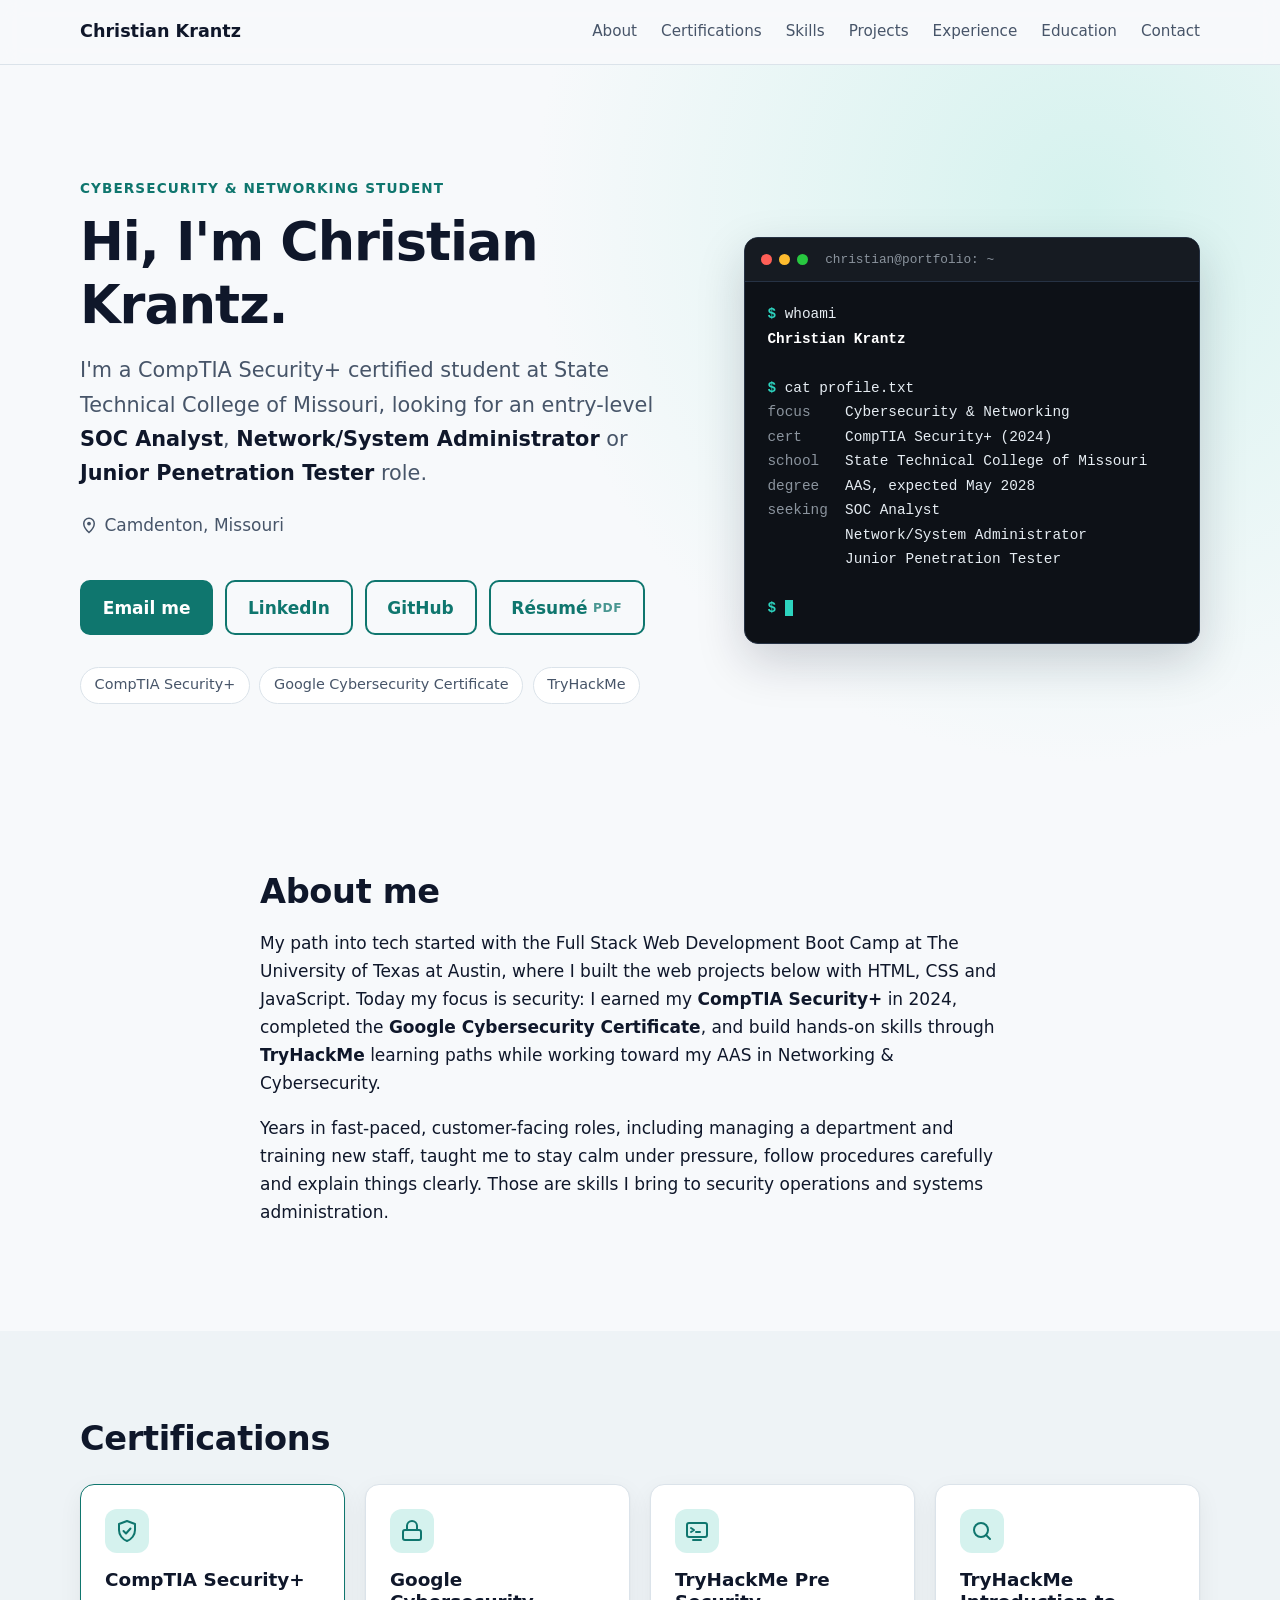
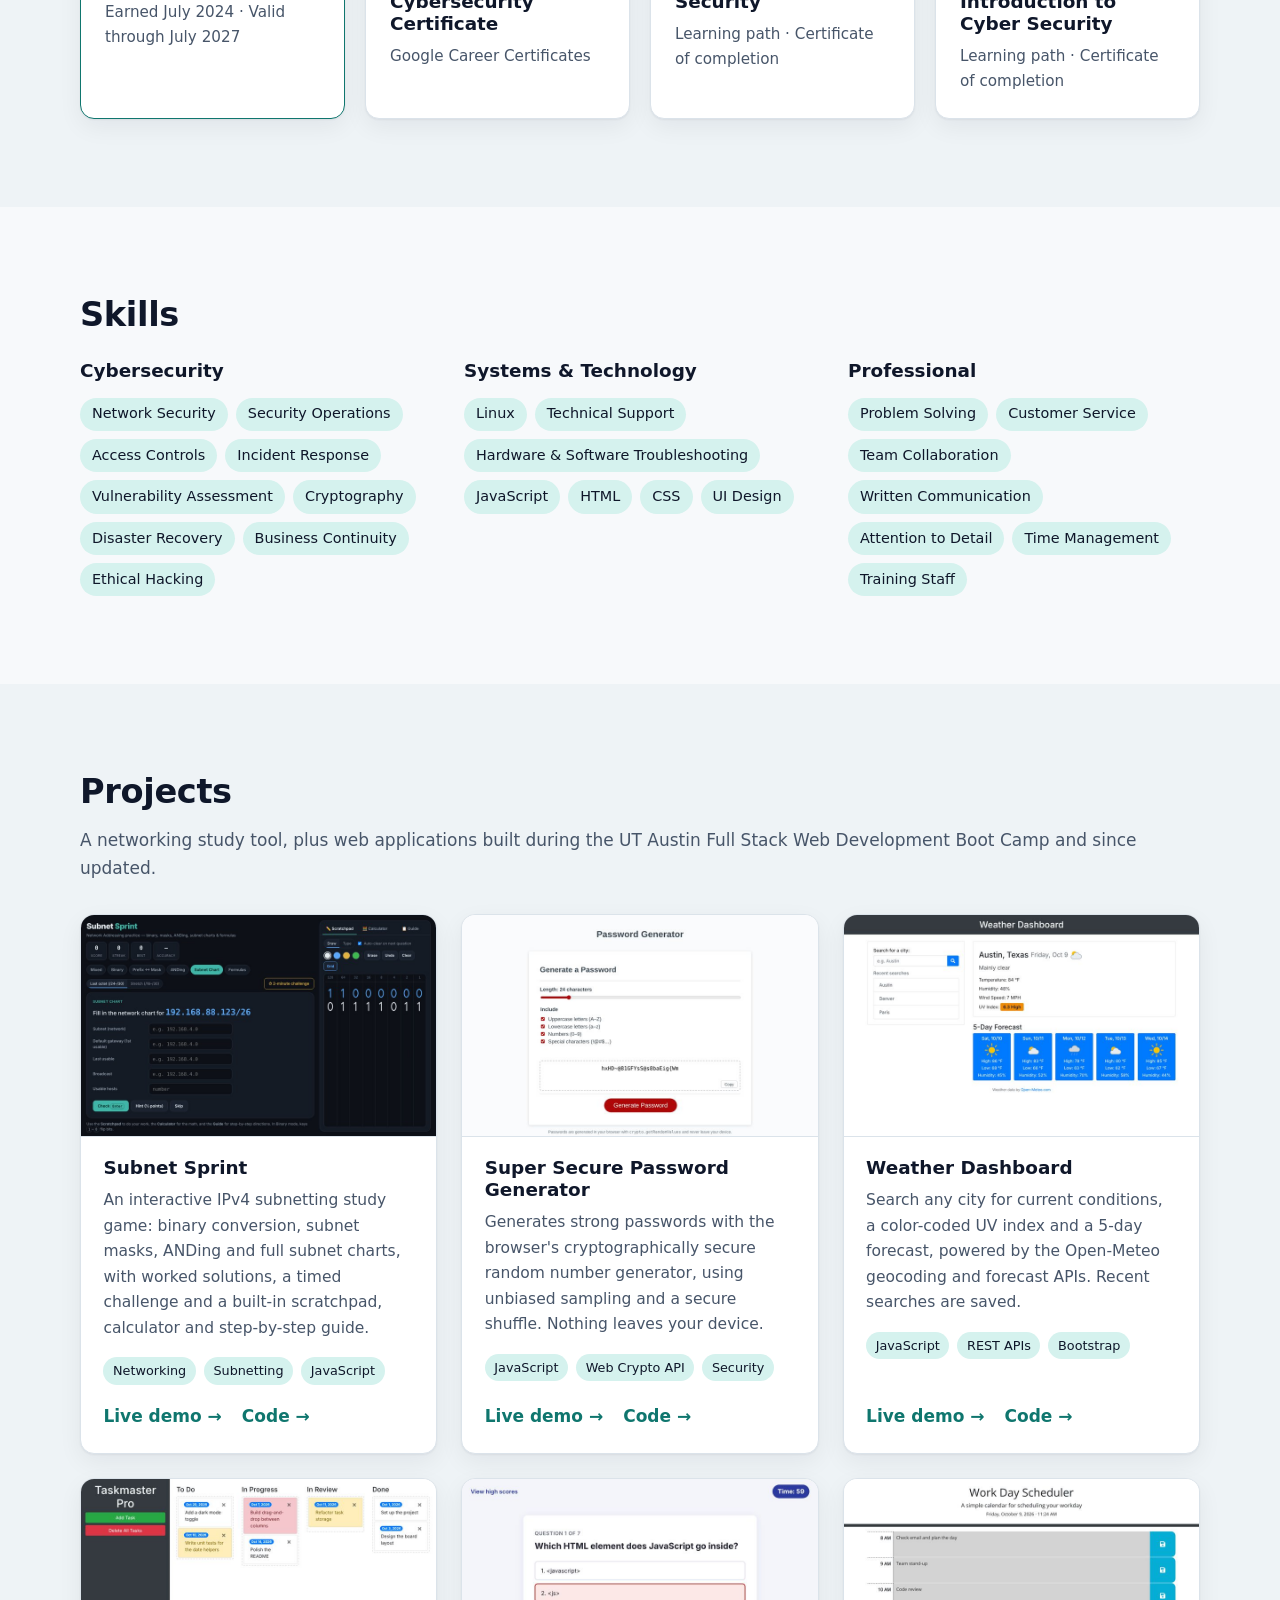
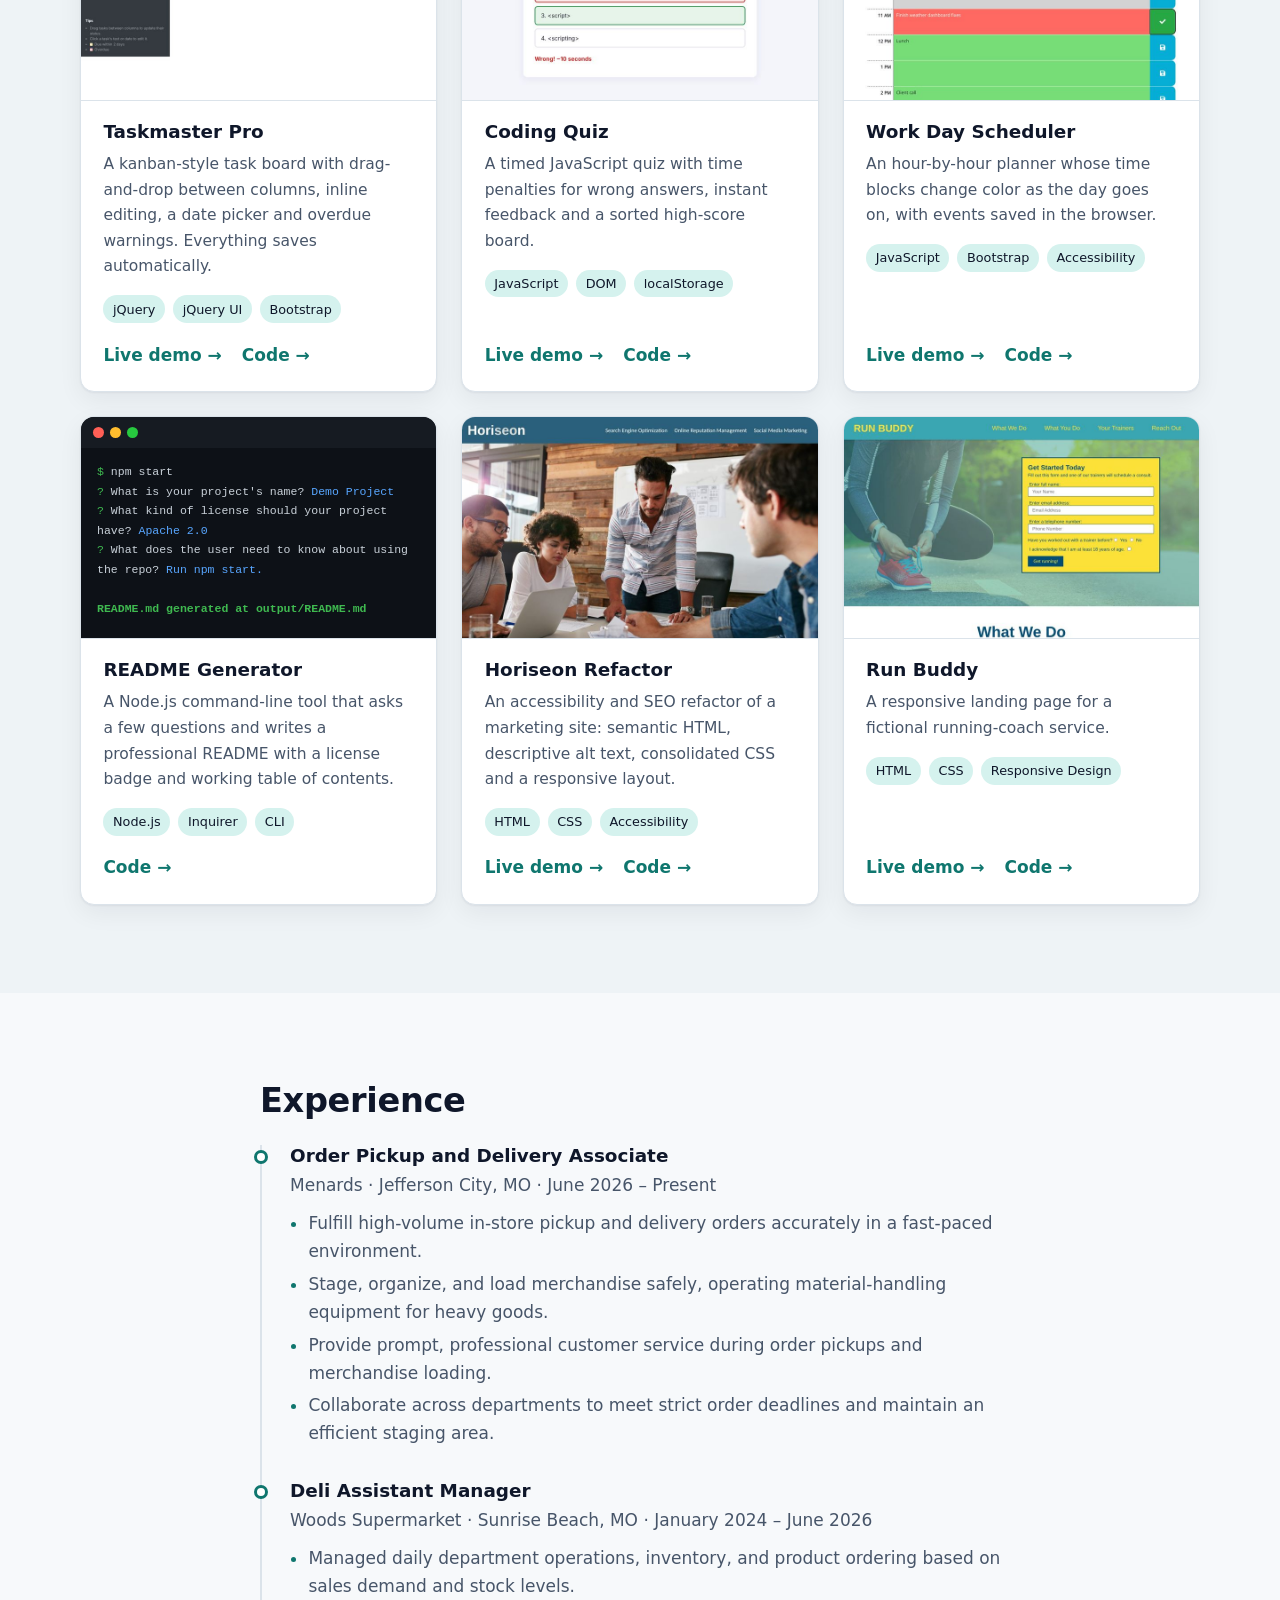
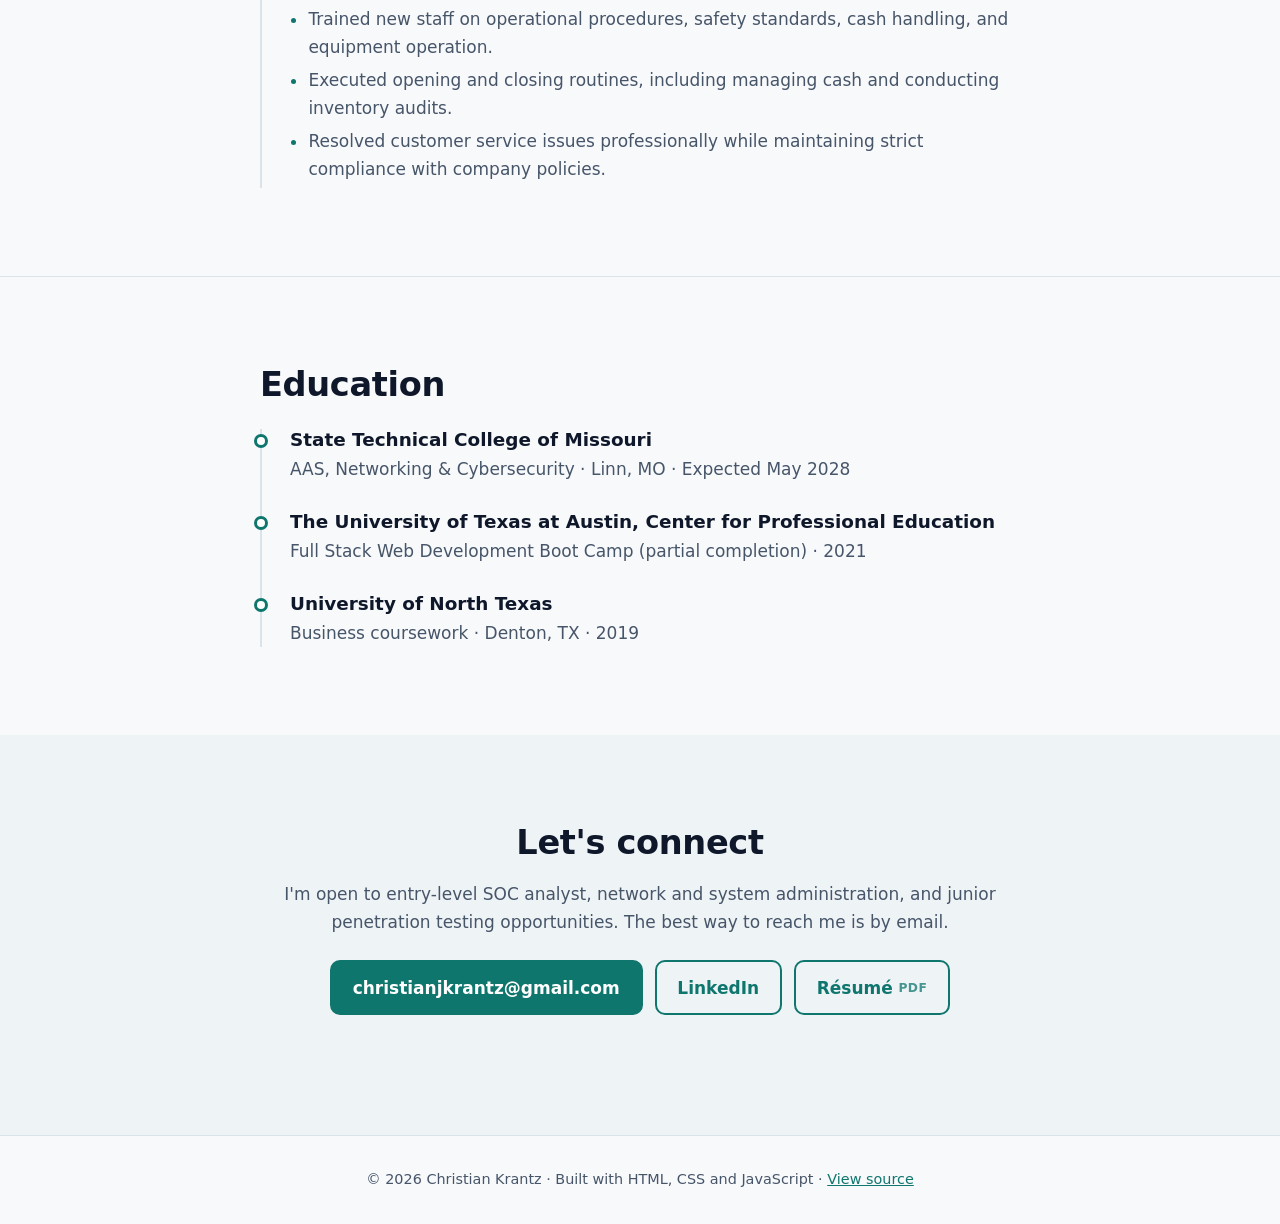
==== index.html @ e434d335 "Refresh link preview image" ====
<!DOCTYPE html>
<html lang="en">
<head>
  <meta charset="UTF-8">
  <meta name="viewport" content="width=device-width, initial-scale=1.0">
  <title>Christian Krantz | Cybersecurity &amp; Networking</title>
  <meta name="description" content="Christian Krantz is a CompTIA Security+ certified Cybersecurity & Networking student seeking an entry-level SOC Analyst, Network/System Administrator or Junior Penetration Tester role.">
  <meta name="color-scheme" content="light dark">
  <meta property="og:title" content="Christian Krantz | Cybersecurity & Networking">
  <meta property="og:description" content="CompTIA Security+ certified Cybersecurity & Networking student. Certifications, skills and projects.">
  <meta property="og:type" content="website">
  <meta property="og:url" content="https://christianjkrantz.github.io/">
  <meta property="og:image" content="https://christianjkrantz.github.io/assets/img/og-image.png?v=2">
  <meta property="og:image:width" content="1200">
  <meta property="og:image:height" content="630">
  <meta property="og:image:alt" content="Christian Krantz, Cybersecurity &amp; Networking student, CompTIA Security+ certified">
  <meta name="twitter:card" content="summary_large_image">
  <link rel="canonical" href="https://christianjkrantz.github.io/">
  <meta name="theme-color" content="#0f766e" media="(prefers-color-scheme: light)">
  <meta name="theme-color" content="#0b1220" media="(prefers-color-scheme: dark)">
  <link rel="icon" href="data:image/svg+xml,%3Csvg xmlns='http://www.w3.org/2000/svg' viewBox='0 0 64 64'%3E%3Cpath d='M32 4 8 13v17c0 15 10 26 24 30 14-4 24-15 24-30V13Z' fill='%230f766e'/%3E%3Cpath d='m22 32 7 7 13-14' fill='none' stroke='white' stroke-width='5' stroke-linecap='round' stroke-linejoin='round'/%3E%3C/svg%3E">
  <link rel="stylesheet" href="assets/css/style.css">
</head>
<body>
  <a class="skip-link" href="#main">Skip to content</a>

  <header class="site-header">
    <div class="container nav-wrap">
      <a class="brand" href="#top">Christian Krantz</a>
      <button class="nav-toggle" type="button" aria-expanded="false" aria-controls="site-nav">
        <span class="visually-hidden">Menu</span>
        <svg viewBox="0 0 24 24" width="24" height="24" aria-hidden="true"><path d="M3 6h18M3 12h18M3 18h18" stroke="currentColor" stroke-width="2" stroke-linecap="round"/></svg>
      </button>
      <nav id="site-nav" class="site-nav" aria-label="Main">
        <a href="#about">About</a>
        <a href="#certifications">Certifications</a>
        <a href="#skills">Skills</a>
        <a href="#projects">Projects</a>
        <a href="#experience">Experience</a>
        <a href="#education">Education</a>
        <a href="#contact">Contact</a>
      </nav>
    </div>
  </header>

  <main id="main">
    <!-- Hero -->
    <section class="hero" id="top">
      <div class="container hero-inner">
        <div class="hero-text">
        <p class="eyebrow">Cybersecurity &amp; Networking Student</p>
        <h1>Hi, I'm Christian Krantz.</h1>
        <p class="lead">
          I'm a CompTIA Security+ certified student at State Technical College of Missouri, looking for an
          entry-level <strong>SOC Analyst</strong>, <strong>Network/System Administrator</strong> or <strong>Junior Penetration Tester</strong> role.
        </p>
        <p class="location">
          <svg viewBox="0 0 24 24" width="18" height="18" aria-hidden="true"><path d="M12 22s7-6.2 7-12a7 7 0 1 0-14 0c0 5.8 7 12 7 12Z" fill="none" stroke="currentColor" stroke-width="2"/><circle cx="12" cy="10" r="2.5" fill="currentColor"/></svg>
          Camdenton, Missouri
        </p>
        <div class="hero-actions">
          <a class="btn btn-primary" href="mailto:christianjkrantz@gmail.com">Email me</a>
          <a class="btn btn-outline" href="https://www.linkedin.com/in/christianjkrantz" target="_blank" rel="noopener">LinkedIn</a>
          <a class="btn btn-outline" href="https://github.com/ChristianJKrantz" target="_blank" rel="noopener">GitHub</a>
          <a class="btn btn-outline" href="assets/docs/Christian_Krantz_Resume.pdf" target="_blank" rel="noopener">Résumé <span class="btn-note">PDF</span></a>
        </div>
        <ul class="badges" aria-label="Highlights">
          <li>CompTIA Security+</li>
          <li>Google Cybersecurity Certificate</li>
          <li>TryHackMe</li>
        </ul>
        </div>
        <figure class="hero-term" aria-label="Quick facts">
          <div class="hero-term-bar" aria-hidden="true"><span></span><span></span><span></span><em>christian@portfolio: ~</em></div>
<pre class="hero-term-body"><span class="t-prompt">$</span> whoami
<span class="t-out">Christian Krantz</span>

<span class="t-prompt">$</span> cat profile.txt
<span class="t-key">focus   </span> Cybersecurity &amp; Networking
<span class="t-key">cert    </span> CompTIA Security+ (2024)
<span class="t-key">school  </span> State Technical College of Missouri
<span class="t-key">degree  </span> AAS, expected May 2028
<span class="t-key">seeking </span> SOC Analyst
<span class="t-key">        </span> Network/System Administrator
<span class="t-key">        </span> Junior Penetration Tester

<span class="t-prompt">$</span> <span class="t-cursor" aria-hidden="true"></span></pre>
        </figure>
      </div>
    </section>

    <!-- About -->
    <section id="about" class="section">
      <div class="container narrow">
        <h2>About me</h2>
        <p>
          My path into tech started with the Full Stack Web Development Boot Camp at The University of Texas at Austin,
          where I built the web projects below with HTML, CSS and JavaScript. Today my focus is security: I earned my
          <strong>CompTIA Security+</strong> in 2024, completed the <strong>Google Cybersecurity Certificate</strong>, and
          build hands-on skills through <strong>TryHackMe</strong> learning paths while working toward my AAS in Networking
          &amp; Cybersecurity.
        </p>
        <p>
          Years in fast-paced, customer-facing roles, including managing a department and training new staff, taught me
          to stay calm under pressure, follow procedures carefully and explain things clearly. Those are skills I bring to
          security operations and systems administration.
        </p>
      </div>
    </section>

    <!-- Certifications -->
    <section id="certifications" class="section alt">
      <div class="container">
        <h2>Certifications</h2>
        <ul class="cert-grid">
          <li class="cert-card featured">
            <span class="cert-icon" aria-hidden="true">
              <svg viewBox="0 0 24 24"><path d="M12 2 4 5v6c0 5 3.4 9.4 8 11 4.6-1.6 8-6 8-11V5Z" fill="none" stroke="currentColor" stroke-width="2" stroke-linejoin="round"/><path d="m8.5 12 2.5 2.5 4.5-5" fill="none" stroke="currentColor" stroke-width="2" stroke-linecap="round" stroke-linejoin="round"/></svg>
            </span>
            <h3>CompTIA Security+</h3>
            <p>Earned July 2024 · Valid through July 2027</p>
          </li>
          <li class="cert-card">
            <span class="cert-icon" aria-hidden="true">
              <svg viewBox="0 0 24 24"><rect x="3" y="11" width="18" height="10" rx="2" fill="none" stroke="currentColor" stroke-width="2"/><path d="M7 11V7a5 5 0 0 1 10 0v4" fill="none" stroke="currentColor" stroke-width="2"/></svg>
            </span>
            <h3>Google Cybersecurity Certificate</h3>
            <p>Google Career Certificates</p>
          </li>
          <li class="cert-card">
            <span class="cert-icon" aria-hidden="true">
              <svg viewBox="0 0 24 24"><rect x="2" y="4" width="20" height="14" rx="2" fill="none" stroke="currentColor" stroke-width="2"/><path d="m6 9 3 2-3 2M11 13h4" fill="none" stroke="currentColor" stroke-width="2" stroke-linecap="round" stroke-linejoin="round"/><path d="M8 21h8" stroke="currentColor" stroke-width="2" stroke-linecap="round"/></svg>
            </span>
            <h3>TryHackMe Pre Security</h3>
            <p>Learning path · Certificate of completion</p>
          </li>
          <li class="cert-card">
            <span class="cert-icon" aria-hidden="true">
              <svg viewBox="0 0 24 24"><circle cx="11" cy="11" r="7" fill="none" stroke="currentColor" stroke-width="2"/><path d="m20 20-4-4" stroke="currentColor" stroke-width="2" stroke-linecap="round"/></svg>
            </span>
            <h3>TryHackMe Introduction to Cyber Security</h3>
            <p>Learning path · Certificate of completion</p>
          </li>
        </ul>
      </div>
    </section>

    <!-- Skills -->
    <section id="skills" class="section">
      <div class="container">
        <h2>Skills</h2>
        <div class="skill-groups">
          <div class="skill-group">
            <h3>Cybersecurity</h3>
            <ul class="tags">
              <li>Network Security</li>
              <li>Security Operations</li>
              <li>Access Controls</li>
              <li>Incident Response</li>
              <li>Vulnerability Assessment</li>
              <li>Cryptography</li>
              <li>Disaster Recovery</li>
              <li>Business Continuity</li>
              <li>Ethical Hacking</li>
            </ul>
          </div>
          <div class="skill-group">
            <h3>Systems &amp; Technology</h3>
            <ul class="tags">
              <li>Linux</li>
              <li>Technical Support</li>
              <li>Hardware &amp; Software Troubleshooting</li>
              <li>JavaScript</li>
              <li>HTML</li>
              <li>CSS</li>
              <li>UI Design</li>
            </ul>
          </div>
          <div class="skill-group">
            <h3>Professional</h3>
            <ul class="tags">
              <li>Problem Solving</li>
              <li>Customer Service</li>
              <li>Team Collaboration</li>
              <li>Written Communication</li>
              <li>Attention to Detail</li>
              <li>Time Management</li>
              <li>Training Staff</li>
            </ul>
          </div>
        </div>
      </div>
    </section>

    <!-- Projects -->
    <section id="projects" class="section alt">
      <div class="container">
        <h2>Projects</h2>
        <p class="section-intro">A networking study tool, plus web applications built during the UT Austin Full Stack Web Development Boot Camp and since updated.</p>
        <div class="project-grid">

          <article class="project-card">
            <img src="assets/img/projects/subnet-sprint.jpg" alt="Subnet Sprint subnet chart question with the subnet mask and IP address written in binary on the scratchpad" width="800" height="500" loading="lazy">
            <div class="project-body">
              <h3>Subnet Sprint</h3>
              <p>An interactive IPv4 subnetting study game: binary conversion, subnet masks, ANDing and full subnet charts, with worked solutions, a timed challenge and a built-in scratchpad, calculator and step-by-step guide.</p>
              <ul class="tags small"><li>Networking</li><li>Subnetting</li><li>JavaScript</li></ul>
              <div class="project-links">
                <a href="https://christianjkrantz.github.io/subnet-sprint/" target="_blank" rel="noopener">Live demo</a>
                <a href="https://github.com/ChristianJKrantz/subnet-sprint" target="_blank" rel="noopener">Code</a>
              </div>
            </div>
          </article>

          <article class="project-card">
            <img src="assets/img/projects/password-generator.jpg" alt="Password generator with a length slider, character options and a generated password" width="800" height="500" loading="lazy">
            <div class="project-body">
              <h3>Super Secure Password Generator</h3>
              <p>Generates strong passwords with the browser's cryptographically secure random number generator, using unbiased sampling and a secure shuffle. Nothing leaves your device.</p>
              <ul class="tags small"><li>JavaScript</li><li>Web Crypto API</li><li>Security</li></ul>
              <div class="project-links">
                <a href="https://christianjkrantz.github.io/super-secure-password-generator/" target="_blank" rel="noopener">Live demo</a>
                <a href="https://github.com/ChristianJKrantz/super-secure-password-generator" target="_blank" rel="noopener">Code</a>
              </div>
            </div>
          </article>

          <article class="project-card">
            <img src="assets/img/projects/weather-dashboard.jpg" alt="Weather dashboard showing current conditions and a 5-day forecast for Austin, Texas" width="800" height="500" loading="lazy">
            <div class="project-body">
              <h3>Weather Dashboard</h3>
              <p>Search any city for current conditions, a color-coded UV index and a 5-day forecast, powered by the Open-Meteo geocoding and forecast APIs. Recent searches are saved.</p>
              <ul class="tags small"><li>JavaScript</li><li>REST APIs</li><li>Bootstrap</li></ul>
              <div class="project-links">
                <a href="https://christianjkrantz.github.io/weather-dashboard/" target="_blank" rel="noopener">Live demo</a>
                <a href="https://github.com/ChristianJKrantz/weather-dashboard" target="_blank" rel="noopener">Code</a>
              </div>
            </div>
          </article>

          <article class="project-card">
            <img src="assets/img/projects/taskmaster-pro.jpg" alt="Kanban task board with To Do, In Progress, In Review and Done columns" width="800" height="500" loading="lazy">
            <div class="project-body">
              <h3>Taskmaster Pro</h3>
              <p>A kanban-style task board with drag-and-drop between columns, inline editing, a date picker and overdue warnings. Everything saves automatically.</p>
              <ul class="tags small"><li>jQuery</li><li>jQuery UI</li><li>Bootstrap</li></ul>
              <div class="project-links">
                <a href="https://christianjkrantz.github.io/taskmaster-pro/" target="_blank" rel="noopener">Live demo</a>
                <a href="https://github.com/ChristianJKrantz/taskmaster-pro" target="_blank" rel="noopener">Code</a>
              </div>
            </div>
          </article>

          <article class="project-card">
            <img src="assets/img/projects/coding-quiz.jpg" alt="Coding quiz question showing a wrong answer in red and the correct answer in green" width="800" height="500" loading="lazy">
            <div class="project-body">
              <h3>Coding Quiz</h3>
              <p>A timed JavaScript quiz with time penalties for wrong answers, instant feedback and a sorted high-score board.</p>
              <ul class="tags small"><li>JavaScript</li><li>DOM</li><li>localStorage</li></ul>
              <div class="project-links">
                <a href="https://christianjkrantz.github.io/coding-quiz/" target="_blank" rel="noopener">Live demo</a>
                <a href="https://github.com/ChristianJKrantz/coding-quiz" target="_blank" rel="noopener">Code</a>
              </div>
            </div>
          </article>

          <article class="project-card">
            <img src="assets/img/projects/scheduler.jpg" alt="Work day scheduler with hourly blocks colored for past, present and future" width="800" height="500" loading="lazy">
            <div class="project-body">
              <h3>Work Day Scheduler</h3>
              <p>An hour-by-hour planner whose time blocks change color as the day goes on, with events saved in the browser.</p>
              <ul class="tags small"><li>JavaScript</li><li>Bootstrap</li><li>Accessibility</li></ul>
              <div class="project-links">
                <a href="https://christianjkrantz.github.io/Scheduler/" target="_blank" rel="noopener">Live demo</a>
                <a href="https://github.com/ChristianJKrantz/Scheduler" target="_blank" rel="noopener">Code</a>
              </div>
            </div>
          </article>

          <article class="project-card">
            <div class="terminal" role="img" aria-label="Terminal running the README generator">
              <div class="terminal-bar"><span></span><span></span><span></span></div>
              <pre><span class="prompt">$</span> npm start
<span class="q">?</span> What is your project's name? <span class="a">Demo Project</span>
<span class="q">?</span> What kind of license should your project have? <span class="a">Apache 2.0</span>
<span class="q">?</span> What does the user need to know about using the repo? <span class="a">Run npm start.</span>

<span class="ok">README.md generated at output/README.md</span></pre>
            </div>
            <div class="project-body">
              <h3>README Generator</h3>
              <p>A Node.js command-line tool that asks a few questions and writes a professional README with a license badge and working table of contents.</p>
              <ul class="tags small"><li>Node.js</li><li>Inquirer</li><li>CLI</li></ul>
              <div class="project-links">
                <a href="https://github.com/ChristianJKrantz/readme-generator" target="_blank" rel="noopener">Code</a>
              </div>
            </div>
          </article>

          <article class="project-card">
            <img src="assets/img/projects/horiseon.jpg" alt="Horiseon marketing landing page with a hero image and navigation" width="800" height="500" loading="lazy">
            <div class="project-body">
              <h3>Horiseon Refactor</h3>
              <p>An accessibility and SEO refactor of a marketing site: semantic HTML, descriptive alt text, consolidated CSS and a responsive layout.</p>
              <ul class="tags small"><li>HTML</li><li>CSS</li><li>Accessibility</li></ul>
              <div class="project-links">
                <a href="https://christianjkrantz.github.io/horiseon-challenge/" target="_blank" rel="noopener">Live demo</a>
                <a href="https://github.com/ChristianJKrantz/horiseon-challenge" target="_blank" rel="noopener">Code</a>
              </div>
            </div>
          </article>

          <article class="project-card">
            <img src="assets/img/projects/run-buddy.jpg" alt="Run Buddy landing page with a sign-up form over a photo of a runner" width="800" height="500" loading="lazy">
            <div class="project-body">
              <h3>Run Buddy</h3>
              <p>A responsive landing page for a fictional running-coach service.</p>
              <ul class="tags small"><li>HTML</li><li>CSS</li><li>Responsive Design</li></ul>
              <div class="project-links">
                <a href="https://christianjkrantz.github.io/run-buddy/" target="_blank" rel="noopener">Live demo</a>
                <a href="https://github.com/ChristianJKrantz/run-buddy" target="_blank" rel="noopener">Code</a>
              </div>
            </div>
          </article>

        </div>
      </div>
    </section>

    <!-- Experience -->
    <section id="experience" class="section">
      <div class="container narrow">
        <h2>Experience</h2>
        <ol class="timeline">
          <li>
            <h3>Order Pickup and Delivery Associate</h3>
            <p class="meta">Menards · Jefferson City, MO · June 2026 – Present</p>
            <ul class="duties">
              <li>Fulfill high-volume in-store pickup and delivery orders accurately in a fast-paced environment.</li>
              <li>Stage, organize, and load merchandise safely, operating material-handling equipment for heavy goods.</li>
              <li>Provide prompt, professional customer service during order pickups and merchandise loading.</li>
              <li>Collaborate across departments to meet strict order deadlines and maintain an efficient staging area.</li>
            </ul>
          </li>
          <li>
            <h3>Deli Assistant Manager</h3>
            <p class="meta">Woods Supermarket · Sunrise Beach, MO · January 2024 – June 2026</p>
            <ul class="duties">
              <li>Managed daily department operations, inventory, and product ordering based on sales demand and stock levels.</li>
              <li>Trained new staff on operational procedures, safety standards, cash handling, and equipment operation.</li>
              <li>Executed opening and closing routines, including managing cash and conducting inventory audits.</li>
              <li>Resolved customer service issues professionally while maintaining strict compliance with company policies.</li>
            </ul>
          </li>
        </ol>
      </div>
    </section>

    <!-- Education -->
    <section id="education" class="section divided">
      <div class="container narrow">
        <h2>Education</h2>
        <ol class="timeline">
          <li>
            <h3>State Technical College of Missouri</h3>
            <p class="meta">AAS, Networking &amp; Cybersecurity · Linn, MO · Expected May 2028</p>
          </li>
          <li>
            <h3>The University of Texas at Austin, Center for Professional Education</h3>
            <p class="meta">Full Stack Web Development Boot Camp (partial completion) · 2021</p>
          </li>
          <li>
            <h3>University of North Texas</h3>
            <p class="meta">Business coursework · Denton, TX · 2019</p>
          </li>
        </ol>
      </div>
    </section>

    <!-- Contact -->
    <section id="contact" class="section contact">
      <div class="container narrow center">
        <h2>Let's connect</h2>
        <p>I'm open to entry-level SOC analyst, network and system administration, and junior penetration testing opportunities. The best way to reach me is by email.</p>
        <div class="hero-actions center">
          <a class="btn btn-primary" href="mailto:christianjkrantz@gmail.com">christianjkrantz@gmail.com</a>
          <a class="btn btn-outline" href="https://www.linkedin.com/in/christianjkrantz" target="_blank" rel="noopener">LinkedIn</a>
          <a class="btn btn-outline" href="assets/docs/Christian_Krantz_Resume.pdf" target="_blank" rel="noopener">Résumé <span class="btn-note">PDF</span></a>
        </div>
      </div>
    </section>
  </main>

  <footer class="site-footer">
    <div class="container">
      <p>&copy; <span id="year">2026</span> Christian Krantz · Built with HTML, CSS and JavaScript · <a href="https://github.com/ChristianJKrantz/ChristianJKrantz.github.io" target="_blank" rel="noopener">View source</a></p>
    </div>
  </footer>

  <script src="assets/js/main.js"></script>
</body>
</html>
---- assets/css/style.css ----
/* ---------- Theme ---------- */
:root {
  --bg: #f7f9fb;
  --bg-alt: #eef3f6;
  --surface: #ffffff;
  --text: #0f172a;
  --muted: #475569;
  --border: #dbe3ea;
  --accent: #0f766e;
  --accent-strong: #0b5f59;
  --accent-soft: #d5f2ee;
  --on-accent: #ffffff;
  --shadow: 0 1px 2px rgba(15, 23, 42, 0.05), 0 8px 24px rgba(15, 23, 42, 0.06);
  --radius: 14px;
  --font: system-ui, -apple-system, "Segoe UI", Roboto, "Helvetica Neue", Arial, sans-serif;
  --mono: ui-monospace, SFMono-Regular, Menlo, Consolas, monospace;
}

@media (prefers-color-scheme: dark) {
  :root {
    --bg: #0b1220;
    --bg-alt: #0f1a2b;
    --surface: #132036;
    --text: #e6edf5;
    --muted: #9fb0c3;
    --border: #22324a;
    --accent: #2dd4bf;
    --accent-strong: #5eead4;
    --accent-soft: #123b3a;
    --on-accent: #062925;
    --shadow: 0 1px 2px rgba(0, 0, 0, 0.3), 0 8px 24px rgba(0, 0, 0, 0.25);
  }
}

/* ---------- Base ---------- */
*,
*::before,
*::after {
  box-sizing: border-box;
}

html {
  scroll-behavior: smooth;
  scroll-padding-top: 72px;
}

@media (prefers-reduced-motion: reduce) {
  html {
    scroll-behavior: auto;
  }
}

body {
  margin: 0;
  background: var(--bg);
  color: var(--text);
  font-family: var(--font);
  font-size: 1.0625rem;
  line-height: 1.65;
  -webkit-font-smoothing: antialiased;
}

img {
  display: block;
  max-width: 100%;
  height: auto;
}

a {
  color: var(--accent);
}

a:hover {
  color: var(--accent-strong);
}

:focus-visible {
  outline: 3px solid var(--accent);
  outline-offset: 2px;
  border-radius: 4px;
}

h1,
h2,
h3 {
  line-height: 1.2;
  margin: 0 0 0.5em;
}

h2 {
  font-size: clamp(1.6rem, 3vw, 2.1rem);
  letter-spacing: -0.01em;
}

h3 {
  font-size: 1.15rem;
}

p {
  margin: 0 0 1em;
}

ul,
ol {
  margin: 0;
  padding: 0;
  list-style: none;
}

.container {
  width: min(1120px, 100% - 2.5rem);
  margin-inline: auto;
}

.narrow {
  width: min(760px, 100% - 2.5rem);
}

.center {
  text-align: center;
  justify-content: center;
}

.visually-hidden {
  position: absolute;
  width: 1px;
  height: 1px;
  overflow: hidden;
  clip: rect(0 0 0 0);
  white-space: nowrap;
}

.skip-link {
  position: absolute;
  left: 1rem;
  top: -3rem;
  z-index: 100;
  padding: 0.5rem 1rem;
  background: var(--accent);
  color: var(--on-accent);
  border-radius: 8px;
}

.skip-link:focus {
  top: 1rem;
}

/* ---------- Header ---------- */
.site-header {
  position: sticky;
  top: 0;
  z-index: 50;
  background: color-mix(in srgb, var(--bg) 88%, transparent);
  backdrop-filter: blur(10px);
  border-bottom: 1px solid var(--border);
}

.nav-wrap {
  display: flex;
  align-items: center;
  justify-content: space-between;
  min-height: 64px;
}

.brand {
  font-weight: 700;
  font-size: 1.1rem;
  color: var(--text);
  text-decoration: none;
}

.site-nav {
  display: flex;
  gap: 1.5rem;
}

.site-nav a {
  color: var(--muted);
  text-decoration: none;
  font-weight: 500;
  font-size: 0.95rem;
}

.site-nav a:hover {
  color: var(--text);
}

.nav-toggle {
  display: none;
  background: none;
  border: 0;
  color: var(--text);
  padding: 0.4rem;
  cursor: pointer;
}

/* ---------- Buttons & tags ---------- */
.btn {
  display: inline-flex;
  align-items: center;
  justify-content: center;
  padding: 0.7rem 1.3rem;
  border-radius: 10px;
  font-weight: 600;
  text-decoration: none;
  border: 2px solid var(--accent);
  transition: background 0.15s, color 0.15s;
  overflow-wrap: anywhere;
}

.btn-primary {
  background: var(--accent);
  color: var(--on-accent);
}

.btn-primary:hover {
  background: var(--accent-strong);
  border-color: var(--accent-strong);
  color: var(--on-accent);
}

.btn-outline {
  color: var(--accent);
}

.btn-outline:hover {
  background: var(--accent-soft);
}

.tags {
  display: flex;
  flex-wrap: wrap;
  gap: 0.5rem;
}

.tags li {
  padding: 0.3rem 0.75rem;
  border-radius: 999px;
  background: var(--accent-soft);
  color: var(--text);
  font-size: 0.9rem;
}

.tags.small li {
  font-size: 0.8rem;
  padding: 0.2rem 0.6rem;
}

/* ---------- Hero ---------- */
.hero {
  padding: clamp(4rem, 10vw, 7rem) 0 clamp(3rem, 8vw, 5rem);
  background:
    radial-gradient(circle at 85% 20%, var(--accent-soft), transparent 45%),
    var(--bg);
}

.eyebrow {
  color: var(--accent);
  font-weight: 700;
  text-transform: uppercase;
  letter-spacing: 0.08em;
  font-size: 0.85rem;
  margin-bottom: 0.75rem;
}

.hero h1 {
  font-size: clamp(2.4rem, 6vw, 3.8rem);
  letter-spacing: -0.02em;
  margin-bottom: 1rem;
}

.lead {
  font-size: clamp(1.1rem, 2.2vw, 1.3rem);
  color: var(--muted);
  max-width: 40rem;
}

.lead strong {
  color: var(--text);
}

.location {
  display: inline-flex;
  align-items: center;
  gap: 0.4rem;
  color: var(--muted);
}

.hero-actions {
  display: flex;
  flex-wrap: wrap;
  gap: 0.75rem;
  margin: 1.5rem 0 2rem;
}

.badges {
  display: flex;
  flex-wrap: wrap;
  gap: 0.6rem;
}

.badges li {
  padding: 0.35rem 0.85rem;
  border: 1px solid var(--border);
  border-radius: 999px;
  background: var(--surface);
  font-size: 0.9rem;
  color: var(--muted);
}

/* ---------- Hero terminal card ---------- */
.hero-term {
  display: none;
  margin: 0;
  background: #0d1117;
  border: 1px solid #263244;
  border-radius: var(--radius);
  box-shadow: 0 18px 48px rgba(15, 23, 42, 0.18);
  overflow: hidden;
  color: #e6edf3;
}

.hero-term-bar {
  display: flex;
  align-items: center;
  gap: 0.45rem;
  padding: 0.7rem 1rem;
  background: #161b22;
  border-bottom: 1px solid #263244;
}

.hero-term-bar span {
  width: 11px;
  height: 11px;
  border-radius: 50%;
  background: #ff5f57;
}

.hero-term-bar span:nth-child(2) { background: #febc2e; }
.hero-term-bar span:nth-child(3) { background: #28c840; }

.hero-term-bar em {
  margin-left: 0.6rem;
  font-style: normal;
  font-family: var(--mono);
  font-size: 0.8rem;
  color: #8b949e;
}

.hero-term-body {
  margin: 0;
  padding: 1.25rem 1.4rem 1.4rem;
  font-family: var(--mono);
  font-size: 0.9rem;
  line-height: 1.7;
  white-space: pre;
  overflow-x: auto;
}

.t-prompt { color: #2dd4bf; font-weight: 700; }
.t-out { color: #ffffff; font-weight: 600; }
.t-key { color: #8b949e; }

.t-cursor {
  display: inline-block;
  width: 0.55em;
  height: 1.1em;
  vertical-align: text-bottom;
  background: #2dd4bf;
  animation: blink 1.1s steps(1) infinite;
}

@keyframes blink { 50% { opacity: 0; } }

@media (prefers-reduced-motion: reduce) {
  .t-cursor { animation: none; }
}

@media (min-width: 980px) {
  .hero-inner {
    display: grid;
    grid-template-columns: minmax(0, 1.2fr) minmax(0, 0.9fr);
    gap: 3.5rem;
    align-items: center;
  }

  .hero-term {
    display: block;
  }

  .hero h1 {
    font-size: clamp(2.6rem, 4.1vw, 3.3rem);
  }
}

/* ---------- Sections ---------- */
.section {
  padding: clamp(3.5rem, 8vw, 5.5rem) 0;
}

.section.alt {
  background: var(--bg-alt);
}

.section-intro {
  color: var(--muted);
  margin-top: -0.25rem;
  margin-bottom: 2rem;
}

/* ---------- Certifications ---------- */
.cert-grid {
  display: grid;
  grid-template-columns: repeat(auto-fit, minmax(230px, 1fr));
  gap: 1.25rem;
  margin-top: 1.5rem;
}

.cert-card {
  padding: 1.5rem;
  background: var(--surface);
  border: 1px solid var(--border);
  border-radius: var(--radius);
  box-shadow: var(--shadow);
}

.cert-card.featured {
  border-color: var(--accent);
}

.cert-card p {
  margin: 0;
  color: var(--muted);
  font-size: 0.95rem;
}

.cert-icon {
  display: inline-grid;
  place-items: center;
  width: 44px;
  height: 44px;
  margin-bottom: 1rem;
  border-radius: 12px;
  background: var(--accent-soft);
  color: var(--accent);
}

.cert-icon svg {
  width: 24px;
  height: 24px;
}

/* ---------- Skills ---------- */
.skill-groups {
  display: grid;
  grid-template-columns: repeat(auto-fit, minmax(280px, 1fr));
  gap: 2rem;
  margin-top: 1.5rem;
}

.skill-group h3 {
  margin-bottom: 1rem;
}

/* ---------- Projects ---------- */
.project-grid {
  display: grid;
  grid-template-columns: repeat(auto-fill, minmax(320px, 1fr));
  gap: 1.5rem;
}

.project-card {
  display: flex;
  flex-direction: column;
  background: var(--surface);
  border: 1px solid var(--border);
  border-radius: var(--radius);
  box-shadow: var(--shadow);
  overflow: hidden;
  transition: transform 0.2s, box-shadow 0.2s;
}

.project-card:hover {
  transform: translateY(-3px);
  box-shadow: 0 2px 4px rgba(15, 23, 42, 0.06), 0 16px 32px rgba(15, 23, 42, 0.1);
}

@media (prefers-reduced-motion: reduce) {
  .project-card,
  .project-card:hover {
    transition: none;
    transform: none;
  }
}

.project-card > img {
  aspect-ratio: 16 / 10;
  object-fit: cover;
  object-position: top;
  border-bottom: 1px solid var(--border);
}

.project-body {
  display: flex;
  flex-direction: column;
  flex: 1;
  padding: 1.25rem 1.4rem 1.4rem;
}

.project-body p {
  color: var(--muted);
  font-size: 0.97rem;
}

.project-links {
  display: flex;
  gap: 1.25rem;
  margin-top: auto;
  padding-top: 1.1rem;
  font-weight: 600;
}

.project-links a {
  text-decoration: none;
}

.project-links a::after {
  content: " →";
}

.project-links a:hover {
  text-decoration: underline;
}

/* Terminal preview for the CLI project */
.terminal {
  aspect-ratio: 16 / 10;
  display: flex;
  flex-direction: column;
  background: #0d1117;
  border-bottom: 1px solid var(--border);
}

.terminal-bar {
  display: flex;
  gap: 6px;
  padding: 10px 12px;
  background: #161b22;
}

.terminal-bar span {
  width: 11px;
  height: 11px;
  border-radius: 50%;
  background: #ff5f56;
}

.terminal-bar span:nth-child(2) {
  background: #ffbd2e;
}

.terminal-bar span:nth-child(3) {
  background: #27c93f;
}

.terminal pre {
  flex: 1;
  margin: 0;
  padding: 14px 16px;
  overflow: hidden;
  color: #c9d1d9;
  font-family: var(--mono);
  font-size: 0.72rem;
  line-height: 1.7;
  white-space: pre-wrap;
}

.terminal .prompt,
.terminal .q {
  color: #3fb950;
}

.terminal .a {
  color: #58a6ff;
}

.terminal .ok {
  color: #3fb950;
  font-weight: 700;
}

/* ---------- Education ---------- */
.timeline {
  margin-top: 1.5rem;
  border-left: 2px solid var(--border);
}

.timeline li {
  position: relative;
  padding: 0 0 1.75rem 1.75rem;
}

.timeline li:last-child {
  padding-bottom: 0;
}

.timeline li::before {
  content: "";
  position: absolute;
  left: -8px;
  top: 0.3rem;
  width: 14px;
  height: 14px;
  border-radius: 50%;
  background: var(--surface);
  border: 3px solid var(--accent);
}

.timeline h3 {
  margin-bottom: 0.25rem;
}

.timeline .meta {
  margin: 0;
  color: var(--muted);
}

.timeline .duties {
  margin: 0.6rem 0 0;
  padding-left: 1.15rem;
  list-style: disc;
  color: var(--muted);
}

.timeline .duties li {
  padding: 0 0 0.3rem;
}

.timeline .duties li::before {
  content: none;
}

.timeline .duties li::marker {
  color: var(--accent);
}

.section.divided {
  border-top: 1px solid var(--border);
}

.btn-note {
  margin-left: 0.35rem;
  font-size: 0.72em;
  font-weight: 700;
  letter-spacing: 0.04em;
  opacity: 0.75;
}

/* ---------- Contact & footer ---------- */
.contact {
  background: var(--bg-alt);
}

.contact p {
  color: var(--muted);
}

.site-footer {
  padding: 2rem 0;
  border-top: 1px solid var(--border);
  color: var(--muted);
  font-size: 0.9rem;
  text-align: center;
}

.site-footer p {
  margin: 0;
}

/* ---------- Small screens ---------- */
@media (max-width: 760px) {
  .nav-toggle {
    display: inline-flex;
  }

  .site-nav {
    display: none;
    position: absolute;
    top: 64px;
    left: 0;
    right: 0;
    flex-direction: column;
    gap: 0;
    padding: 0.5rem 1.25rem 1rem;
    background: var(--bg);
    border-bottom: 1px solid var(--border);
    box-shadow: var(--shadow);
  }

  .site-nav.open {
    display: flex;
  }

  .site-nav a {
    padding: 0.75rem 0;
    border-bottom: 1px solid var(--border);
    font-size: 1rem;
  }

  .site-nav a:last-child {
    border-bottom: 0;
  }

  .project-grid {
    grid-template-columns: 1fr;
  }

  .hero-actions {
    display: grid;
    grid-template-columns: repeat(2, 1fr);
    gap: 0.5rem;
  }

  .hero-actions .btn {
    padding: 0.7rem 0.4rem;
  }

  .contact .hero-actions .btn-primary {
    grid-column: 1 / -1;
  }
}
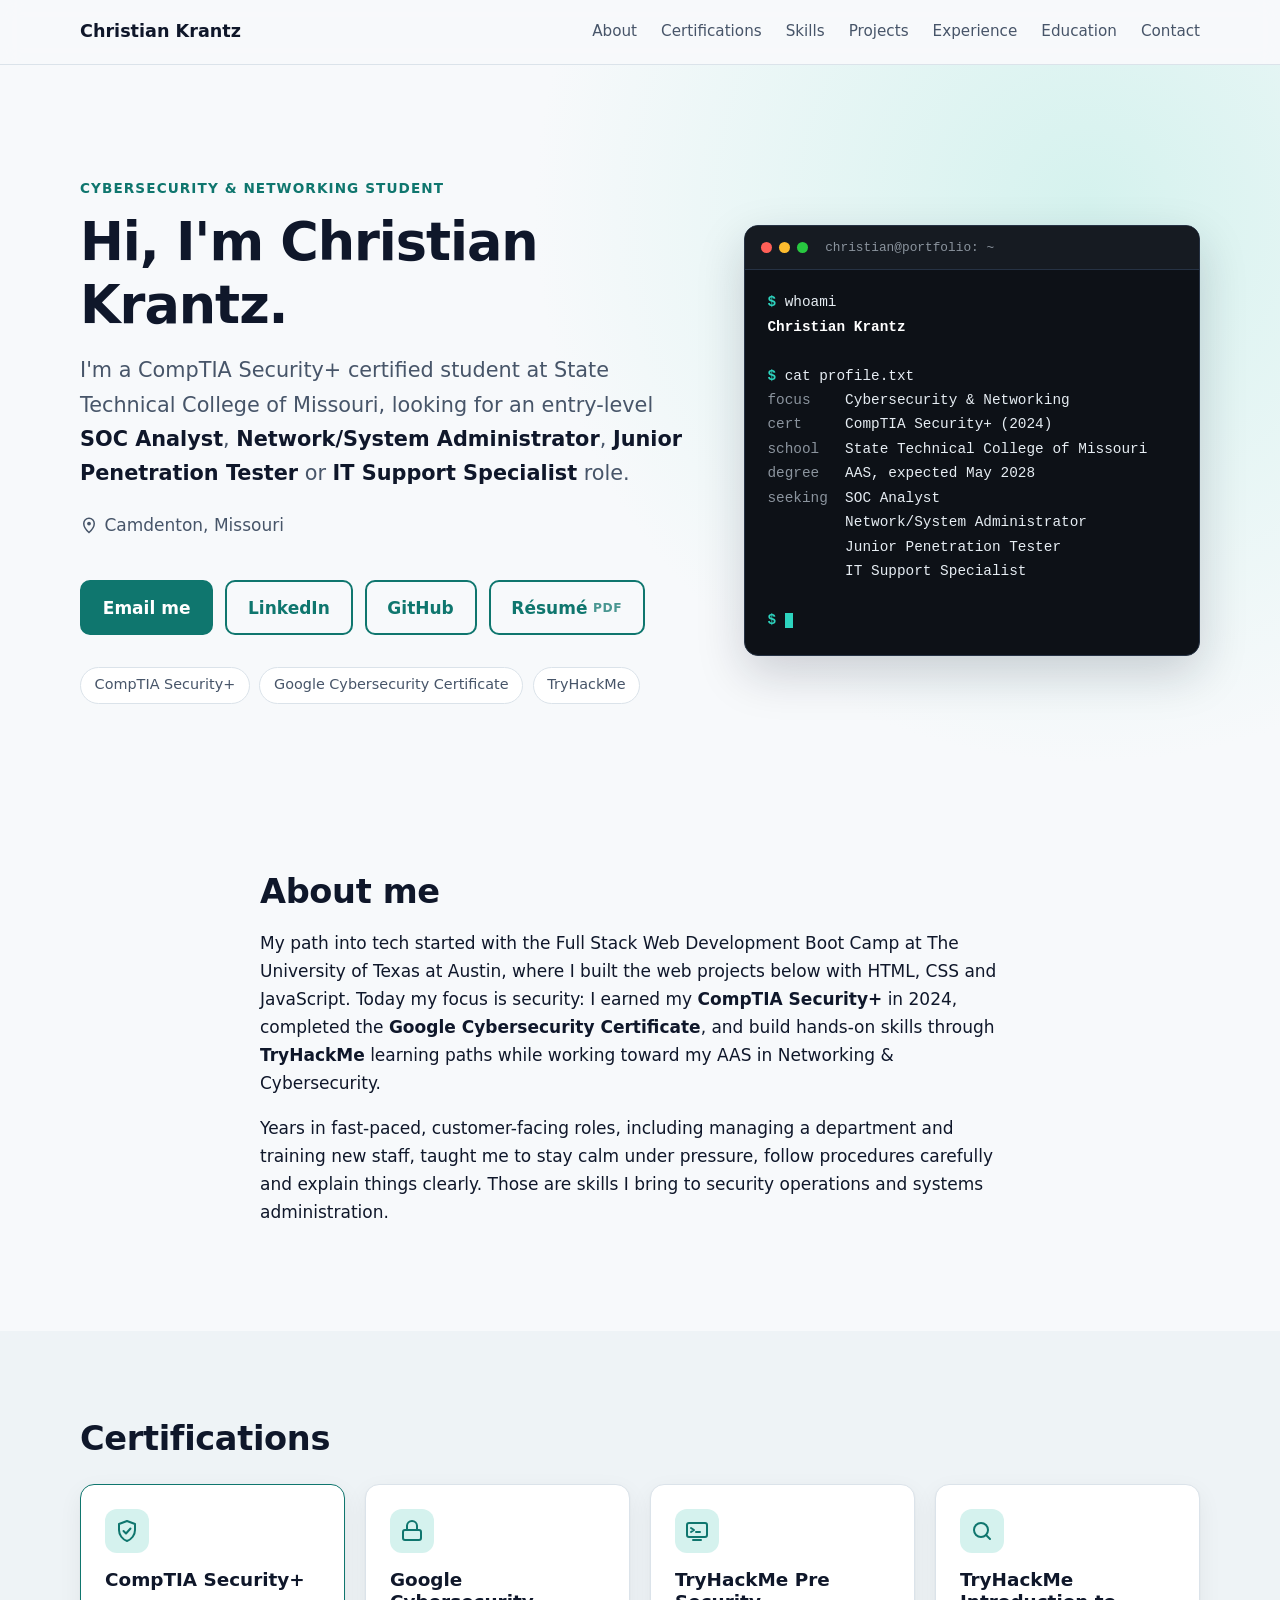
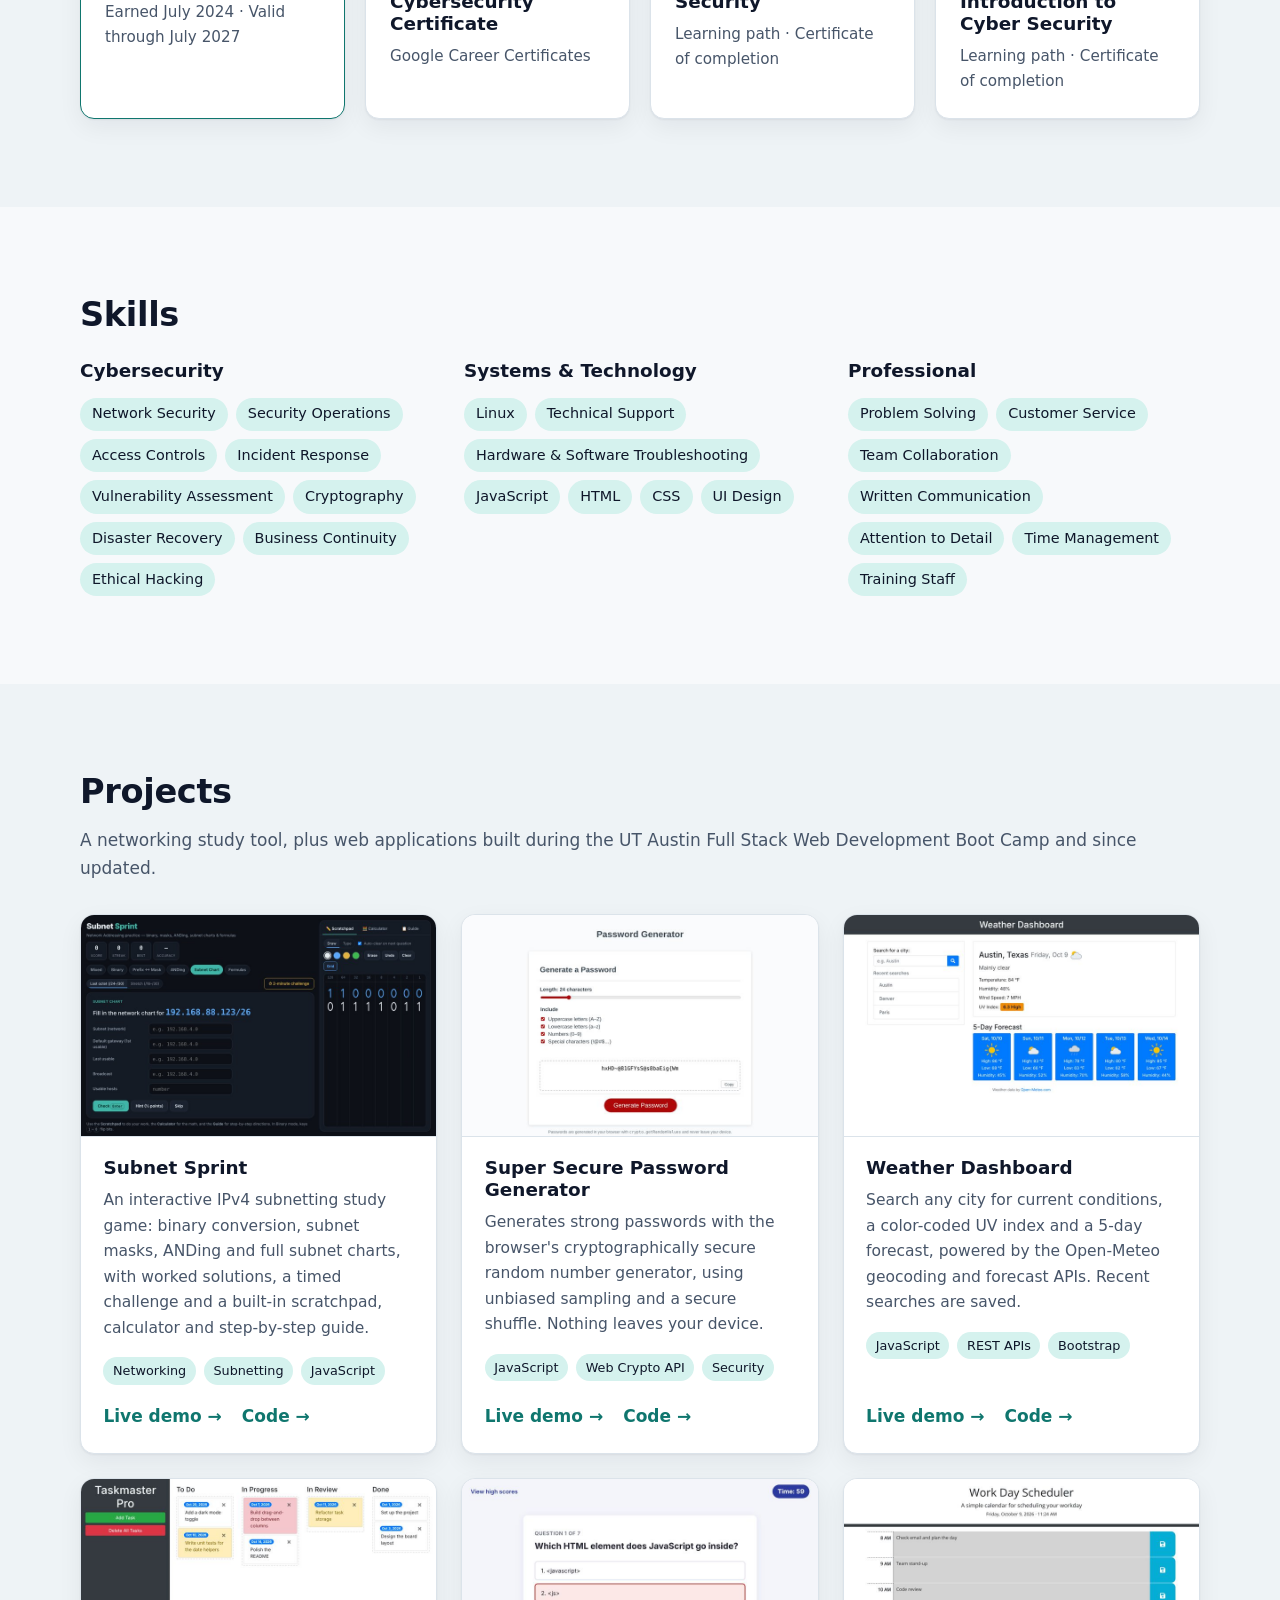
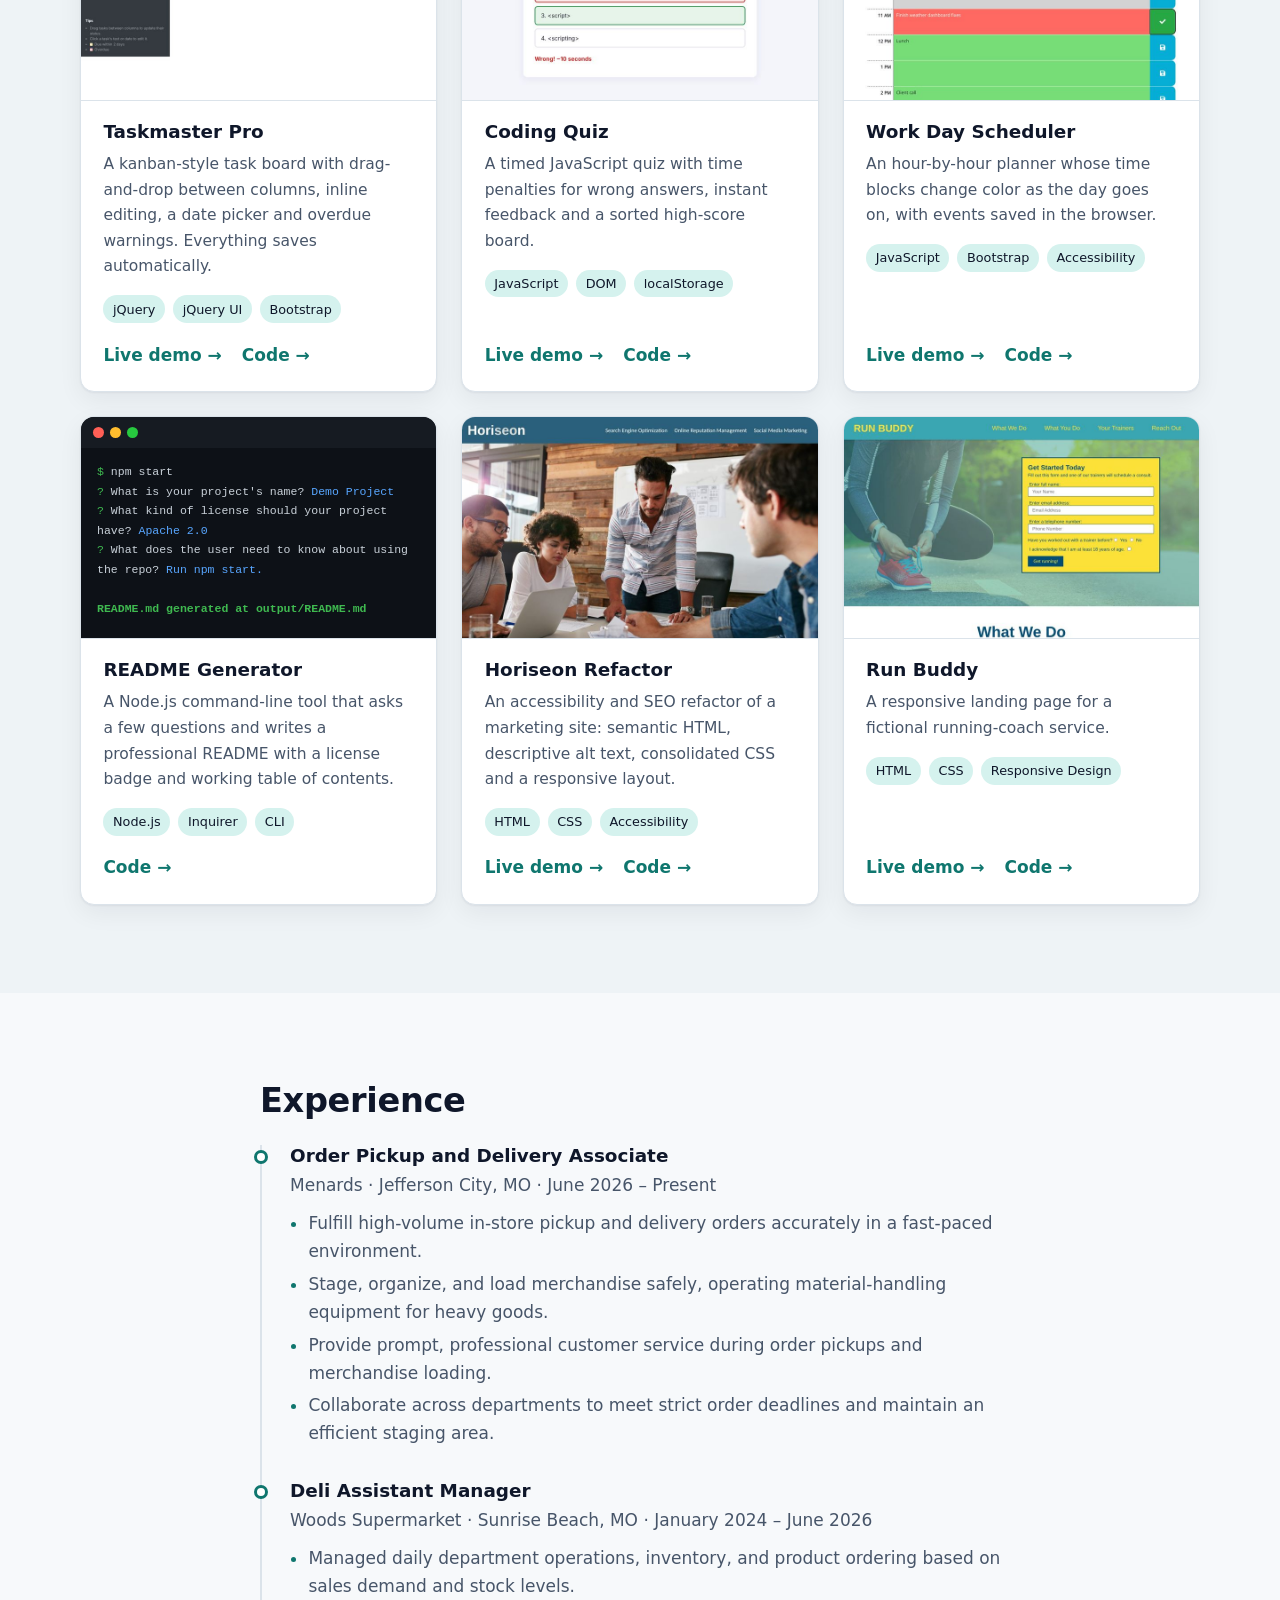
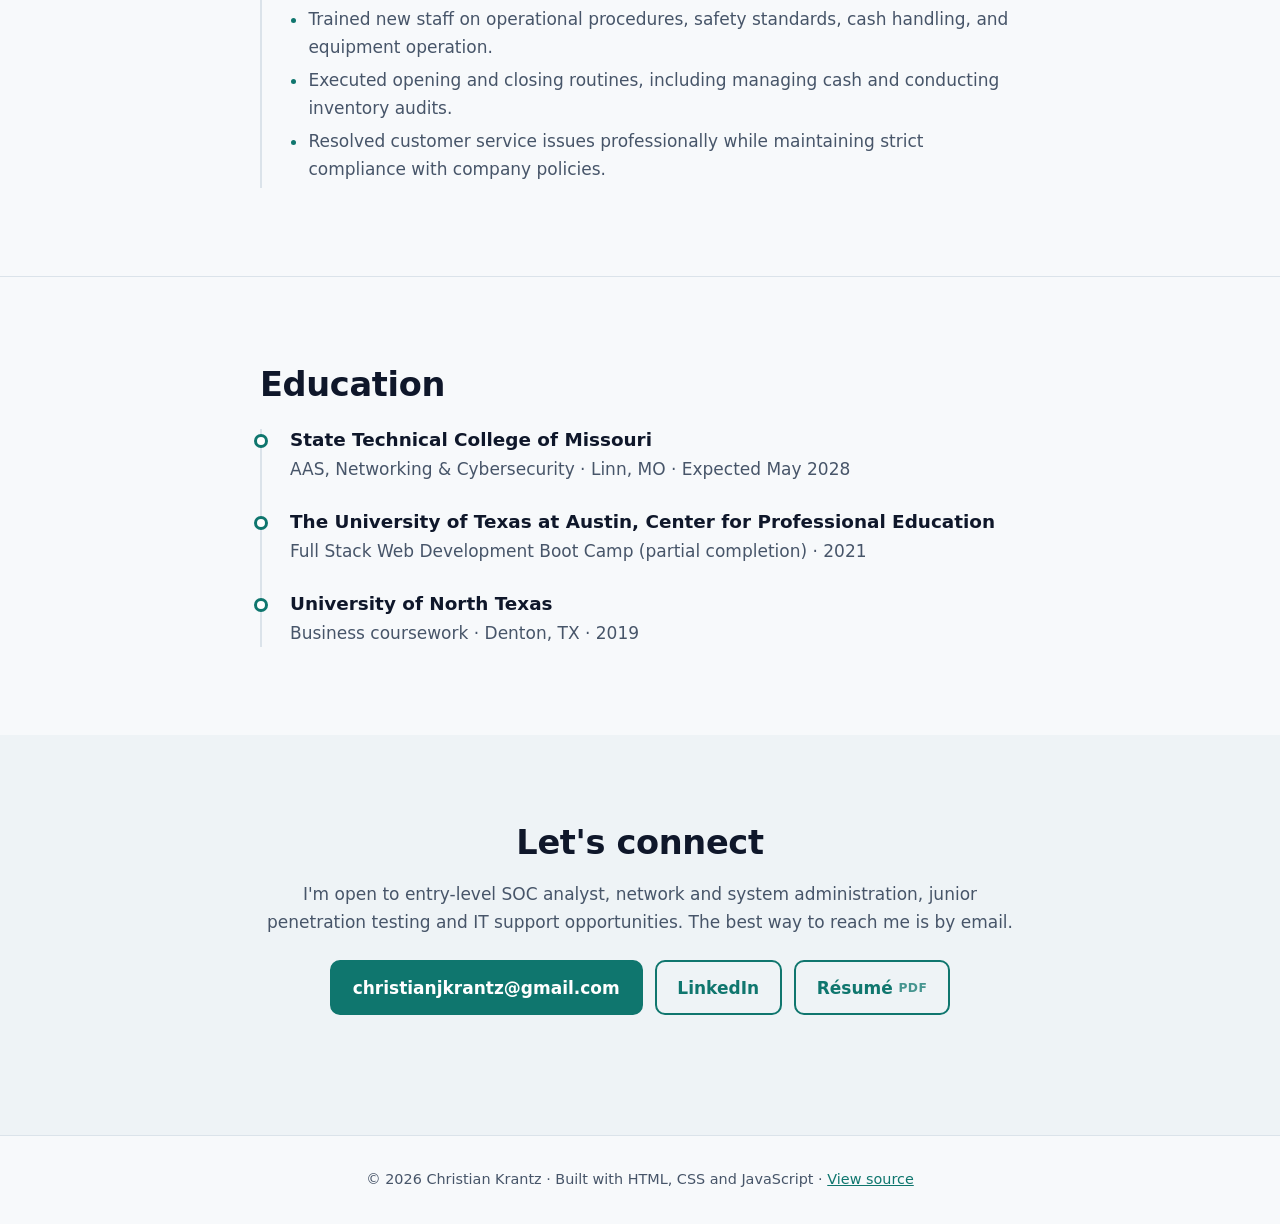
==== commit 9cdb0728: "Add IT Support Specialist to target roles" ====
--- a/index.html
+++ b/index.html
@@ -4,13 +4,13 @@
   <meta charset="UTF-8">
   <meta name="viewport" content="width=device-width, initial-scale=1.0">
   <title>Christian Krantz | Cybersecurity &amp; Networking</title>
-  <meta name="description" content="Christian Krantz is a CompTIA Security+ certified Cybersecurity & Networking student seeking an entry-level SOC Analyst, Network/System Administrator or Junior Penetration Tester role.">
+  <meta name="description" content="Christian Krantz is a CompTIA Security+ certified Cybersecurity & Networking student seeking an entry-level SOC Analyst, Network/System Administrator, Junior Penetration Tester or IT Support Specialist role.">
   <meta name="color-scheme" content="light dark">
   <meta property="og:title" content="Christian Krantz | Cybersecurity & Networking">
   <meta property="og:description" content="CompTIA Security+ certified Cybersecurity & Networking student. Certifications, skills and projects.">
   <meta property="og:type" content="website">
   <meta property="og:url" content="https://christianjkrantz.github.io/">
-  <meta property="og:image" content="https://christianjkrantz.github.io/assets/img/og-image.png?v=2">
+  <meta property="og:image" content="https://christianjkrantz.github.io/assets/img/og-image.png?v=3">
   <meta property="og:image:width" content="1200">
   <meta property="og:image:height" content="630">
   <meta property="og:image:alt" content="Christian Krantz, Cybersecurity &amp; Networking student, CompTIA Security+ certified">
@@ -52,7 +52,7 @@
         <h1>Hi, I'm Christian Krantz.</h1>
         <p class="lead">
           I'm a CompTIA Security+ certified student at State Technical College of Missouri, looking for an
-          entry-level <strong>SOC Analyst</strong>, <strong>Network/System Administrator</strong> or <strong>Junior Penetration Tester</strong> role.
+          entry-level <strong>SOC Analyst</strong>, <strong>Network/System Administrator</strong>, <strong>Junior Penetration Tester</strong> or <strong>IT Support Specialist</strong> role.
         </p>
         <p class="location">
           <svg viewBox="0 0 24 24" width="18" height="18" aria-hidden="true"><path d="M12 22s7-6.2 7-12a7 7 0 1 0-14 0c0 5.8 7 12 7 12Z" fill="none" stroke="currentColor" stroke-width="2"/><circle cx="12" cy="10" r="2.5" fill="currentColor"/></svg>
@@ -83,6 +83,7 @@
 <span class="t-key">seeking </span> SOC Analyst
 <span class="t-key">        </span> Network/System Administrator
 <span class="t-key">        </span> Junior Penetration Tester
+<span class="t-key">        </span> IT Support Specialist
 
 <span class="t-prompt">$</span> <span class="t-cursor" aria-hidden="true"></span></pre>
         </figure>
@@ -381,7 +382,7 @@
     <section id="contact" class="section contact">
       <div class="container narrow center">
         <h2>Let's connect</h2>
-        <p>I'm open to entry-level SOC analyst, network and system administration, and junior penetration testing opportunities. The best way to reach me is by email.</p>
+        <p>I'm open to entry-level SOC analyst, network and system administration, junior penetration testing and IT support opportunities. The best way to reach me is by email.</p>
         <div class="hero-actions center">
           <a class="btn btn-primary" href="mailto:christianjkrantz@gmail.com">christianjkrantz@gmail.com</a>
           <a class="btn btn-outline" href="https://www.linkedin.com/in/christianjkrantz" target="_blank" rel="noopener">LinkedIn</a>
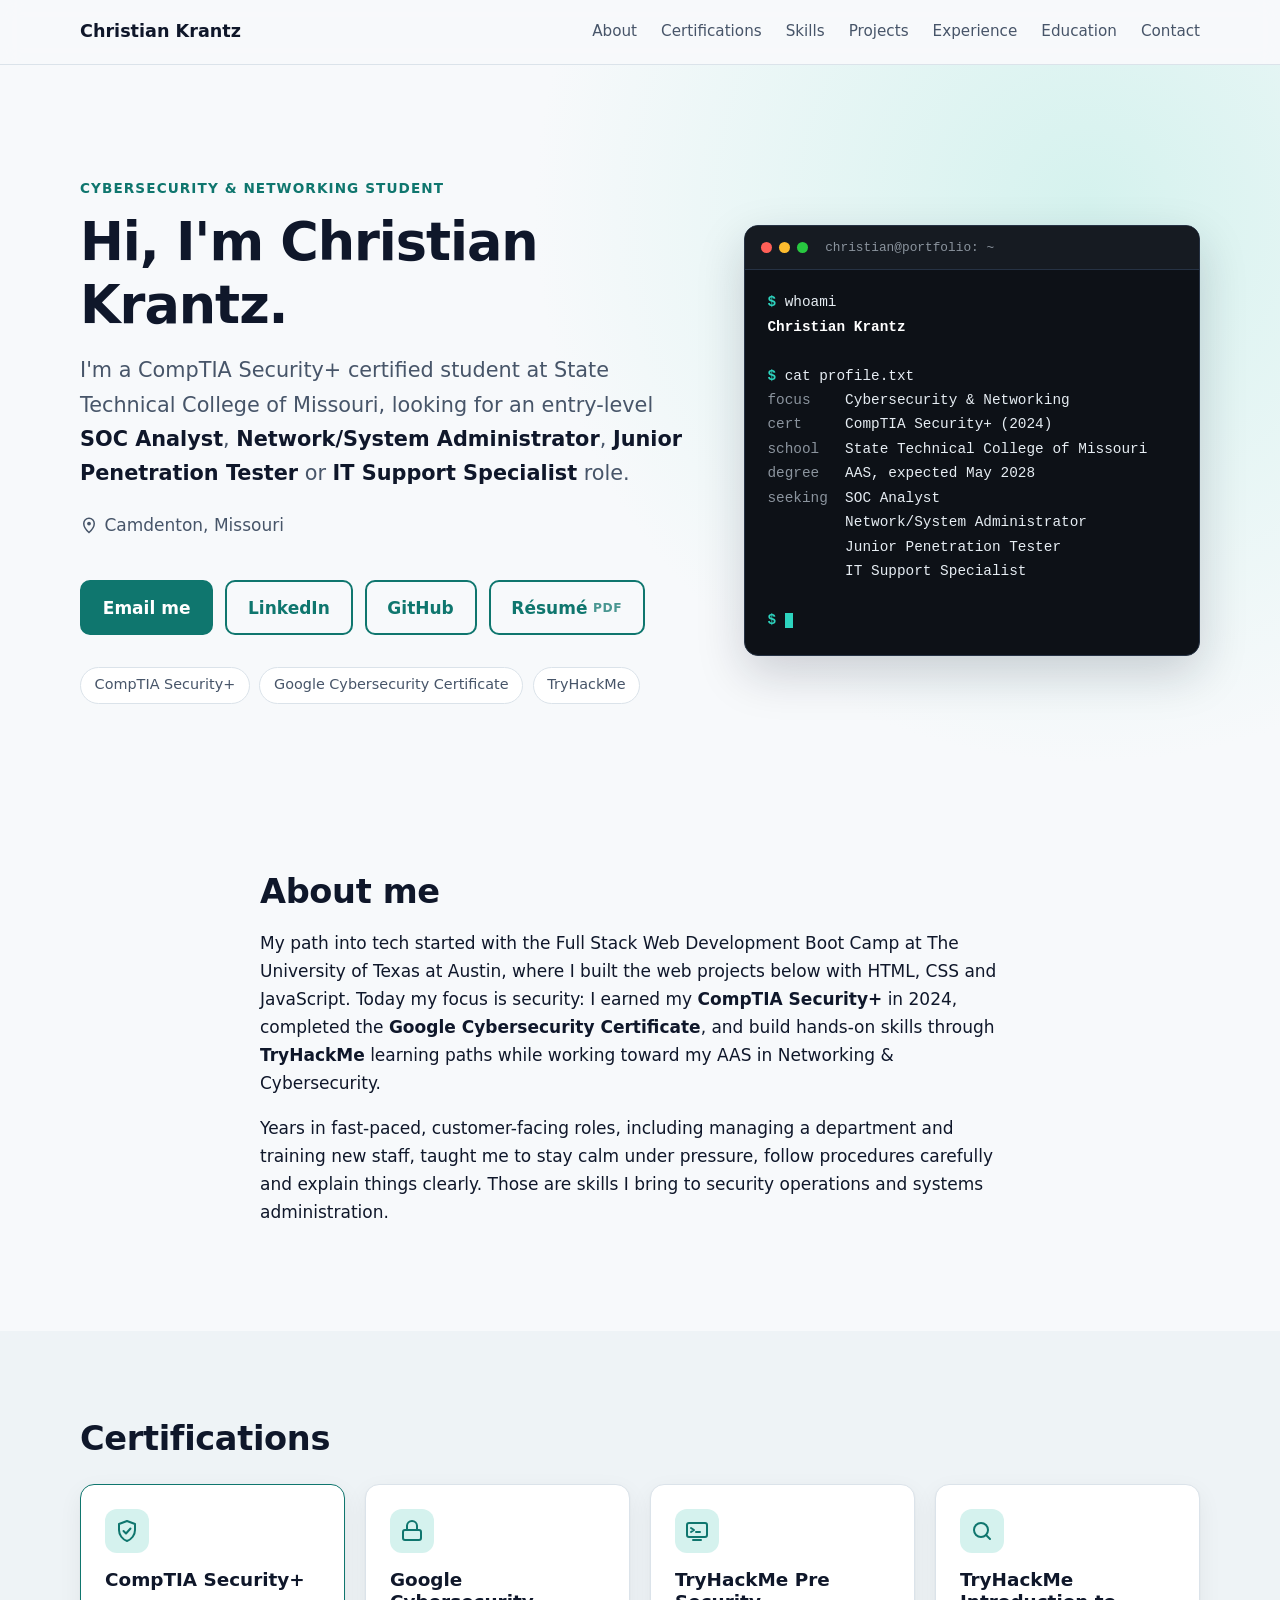
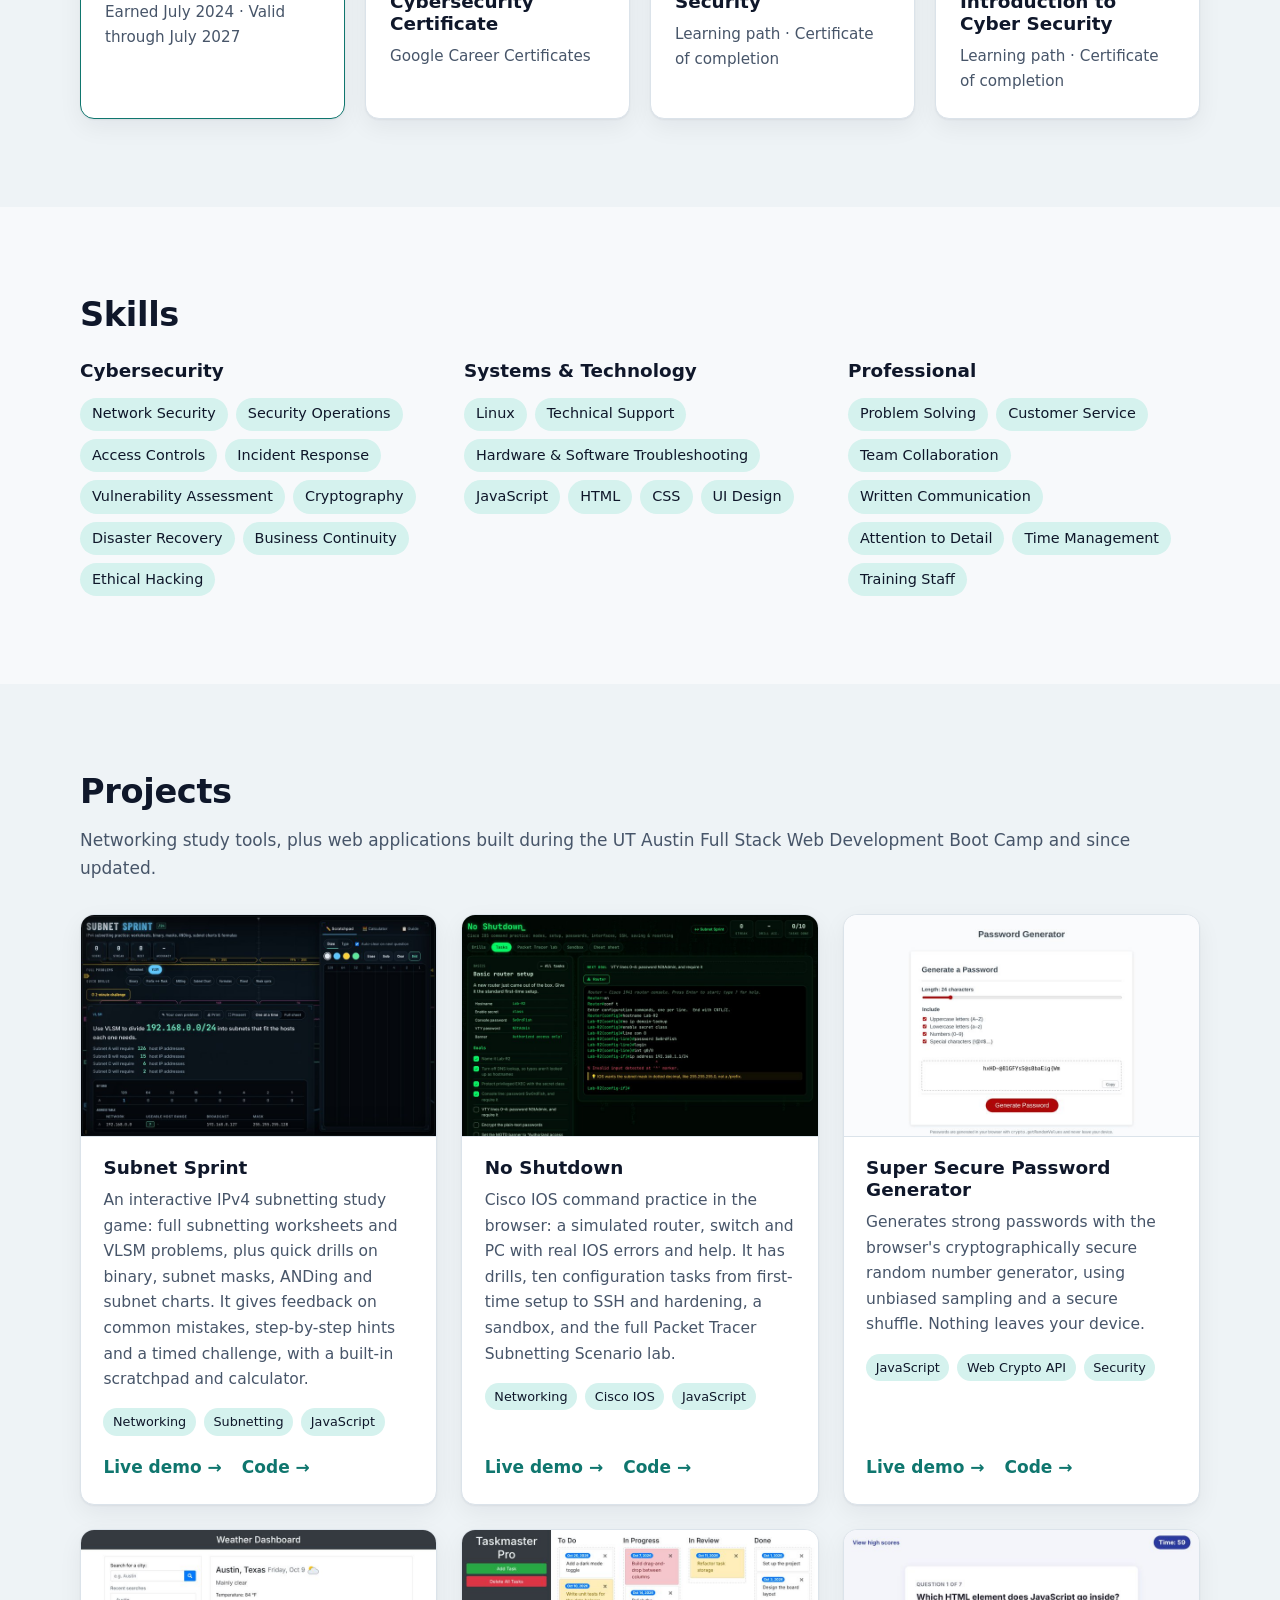
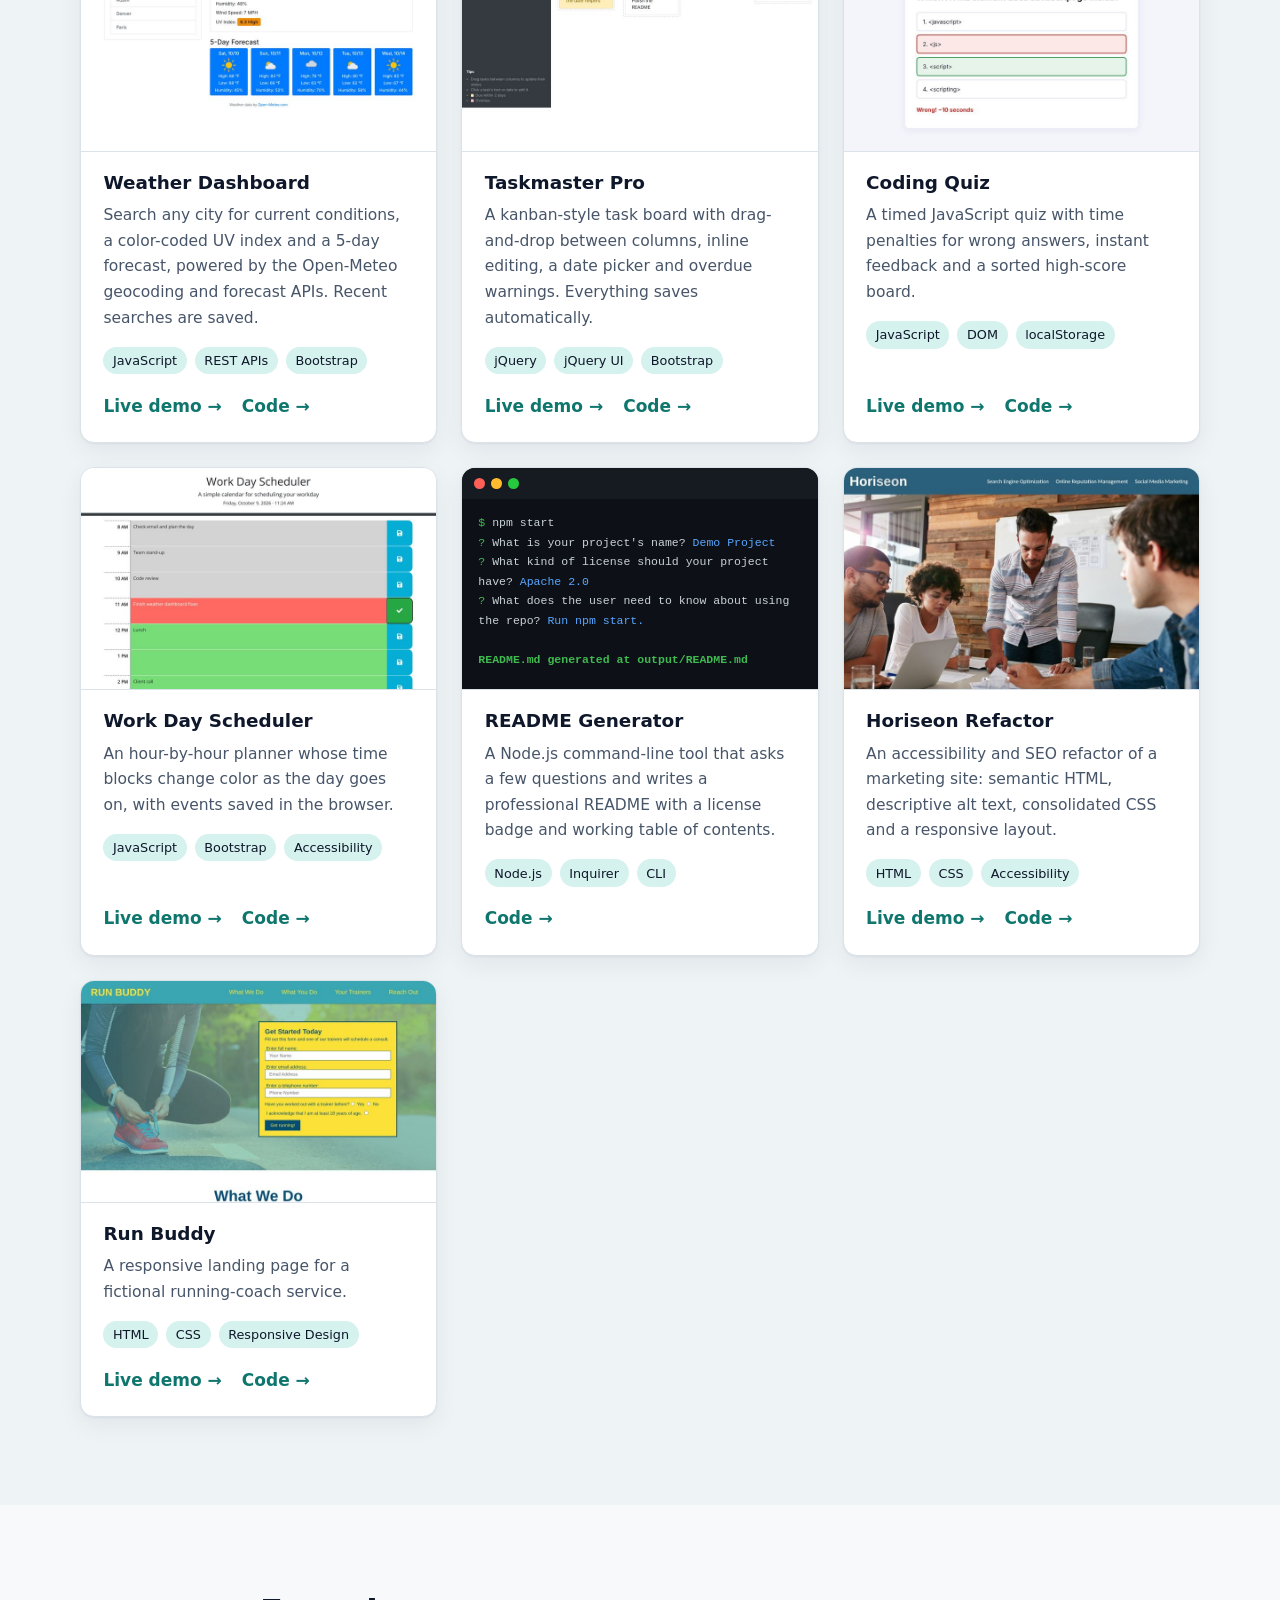
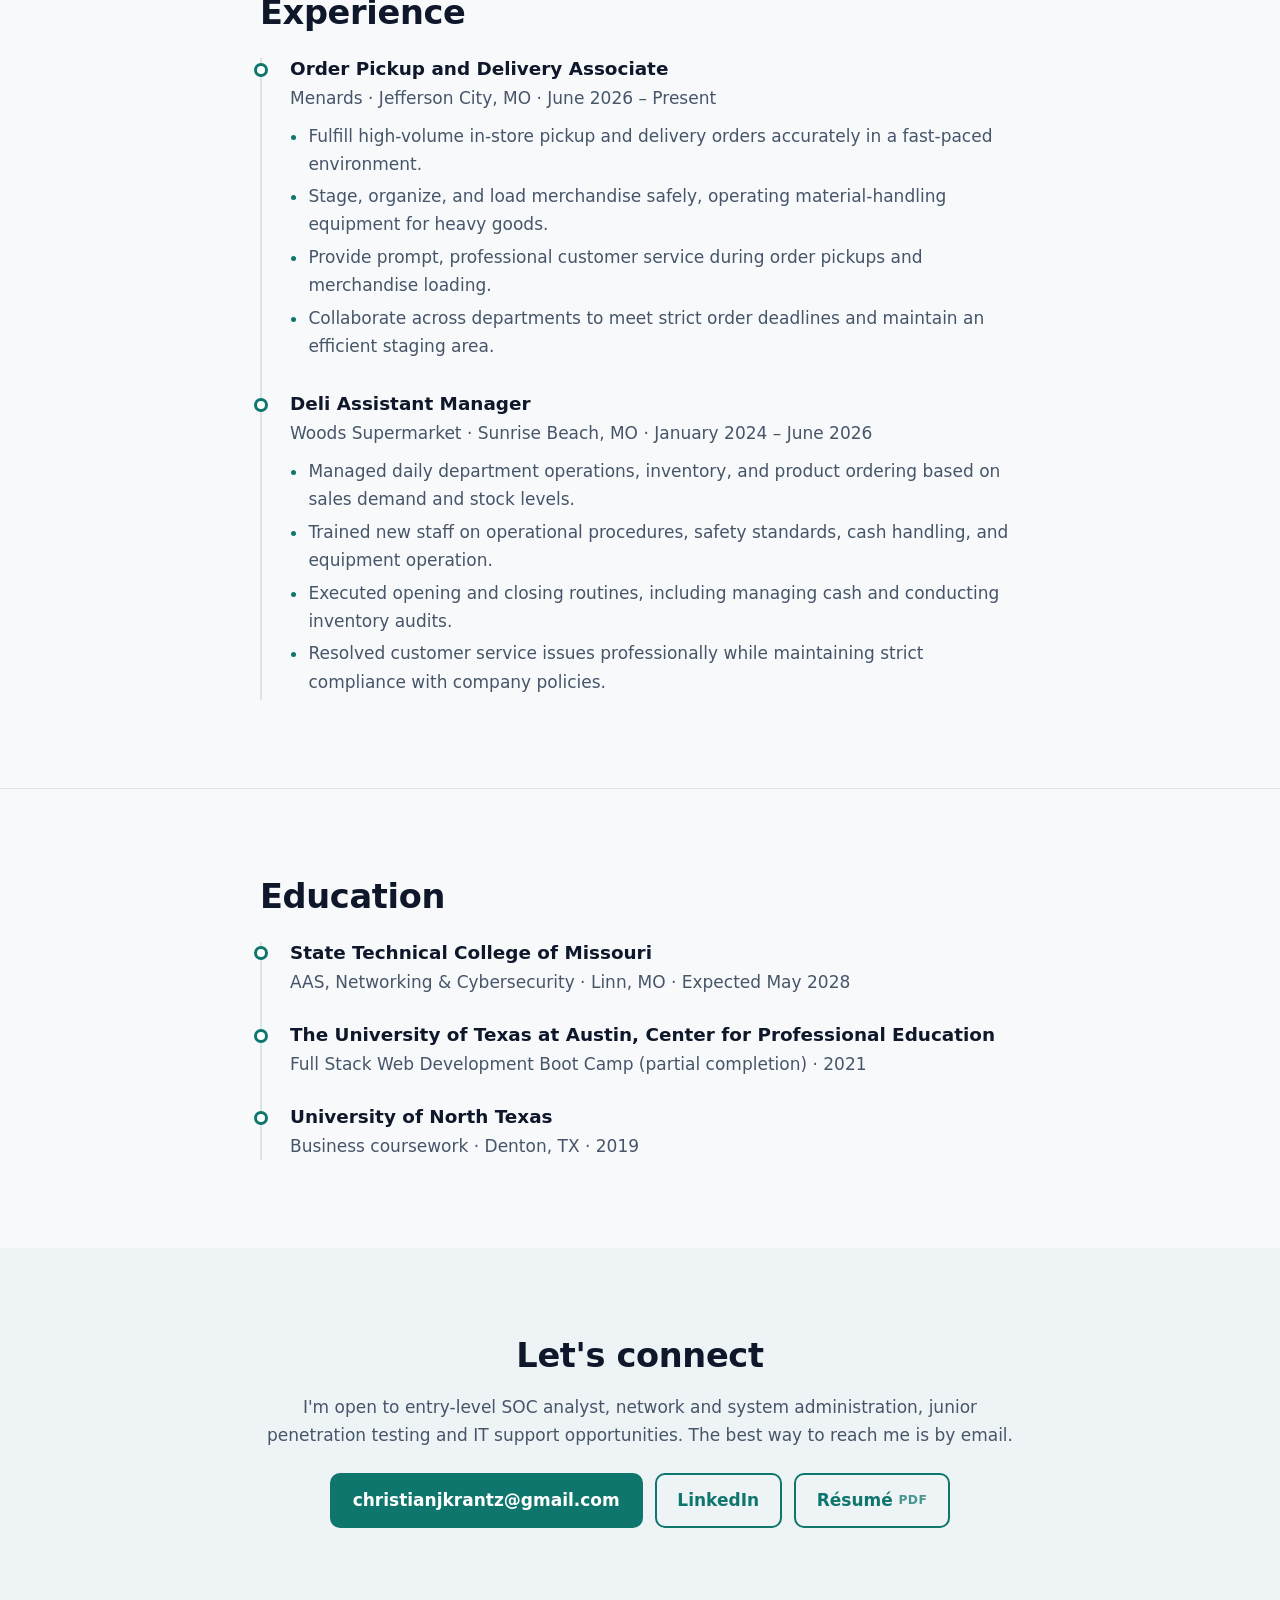
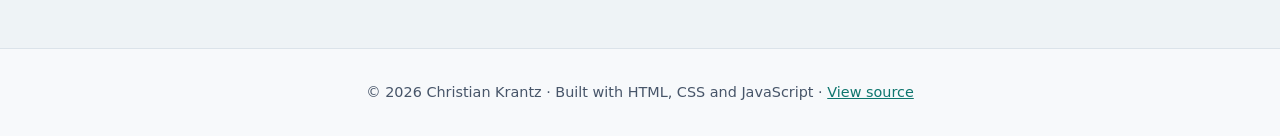
==== commit 28b694ec: "Add No Shutdown and refresh Subnet Sprint in the projects" ====
--- a/index.html
+++ b/index.html
@@ -197,18 +197,31 @@
     <section id="projects" class="section alt">
       <div class="container">
         <h2>Projects</h2>
-        <p class="section-intro">A networking study tool, plus web applications built during the UT Austin Full Stack Web Development Boot Camp and since updated.</p>
+        <p class="section-intro">Networking study tools, plus web applications built during the UT Austin Full Stack Web Development Boot Camp and since updated.</p>
         <div class="project-grid">
 
           <article class="project-card">
-            <img src="assets/img/projects/subnet-sprint.jpg" alt="Subnet Sprint subnet chart question with the subnet mask and IP address written in binary on the scratchpad" width="800" height="500" loading="lazy">
+            <img src="assets/img/projects/subnet-sprint.jpg" alt="Subnet Sprint VLSM problem with the bit grid and address table filling in, on an oscilloscope-style screen" width="800" height="500" loading="lazy">
             <div class="project-body">
               <h3>Subnet Sprint</h3>
-              <p>An interactive IPv4 subnetting study game: binary conversion, subnet masks, ANDing and full subnet charts, with worked solutions, a timed challenge and a built-in scratchpad, calculator and step-by-step guide.</p>
+              <p>An interactive IPv4 subnetting study game: full subnetting worksheets and VLSM problems, plus quick drills on binary, subnet masks, ANDing and subnet charts. It gives feedback on common mistakes, step-by-step hints and a timed challenge, with a built-in scratchpad and calculator.</p>
               <ul class="tags small"><li>Networking</li><li>Subnetting</li><li>JavaScript</li></ul>
               <div class="project-links">
                 <a href="https://christianjkrantz.github.io/subnet-sprint/" target="_blank" rel="noopener">Live demo</a>
                 <a href="https://github.com/ChristianJKrantz/subnet-sprint" target="_blank" rel="noopener">Code</a>
+              </div>
+            </div>
+          </article>
+
+          <article class="project-card">
+            <img src="assets/img/projects/no-shutdown.jpg" alt="No Shutdown basic router setup task: the goal checklist beside a router console showing an IOS error and a teaching note" width="800" height="500" loading="lazy">
+            <div class="project-body">
+              <h3>No Shutdown</h3>
+              <p>Cisco IOS command practice in the browser: a simulated router, switch and PC with real IOS errors and help. It has drills, ten configuration tasks from first-time setup to SSH and hardening, a sandbox, and the full Packet Tracer Subnetting Scenario lab.</p>
+              <ul class="tags small"><li>Networking</li><li>Cisco IOS</li><li>JavaScript</li></ul>
+              <div class="project-links">
+                <a href="https://christianjkrantz.github.io/no-shutdown/" target="_blank" rel="noopener">Live demo</a>
+                <a href="https://github.com/ChristianJKrantz/no-shutdown" target="_blank" rel="noopener">Code</a>
               </div>
             </div>
           </article>
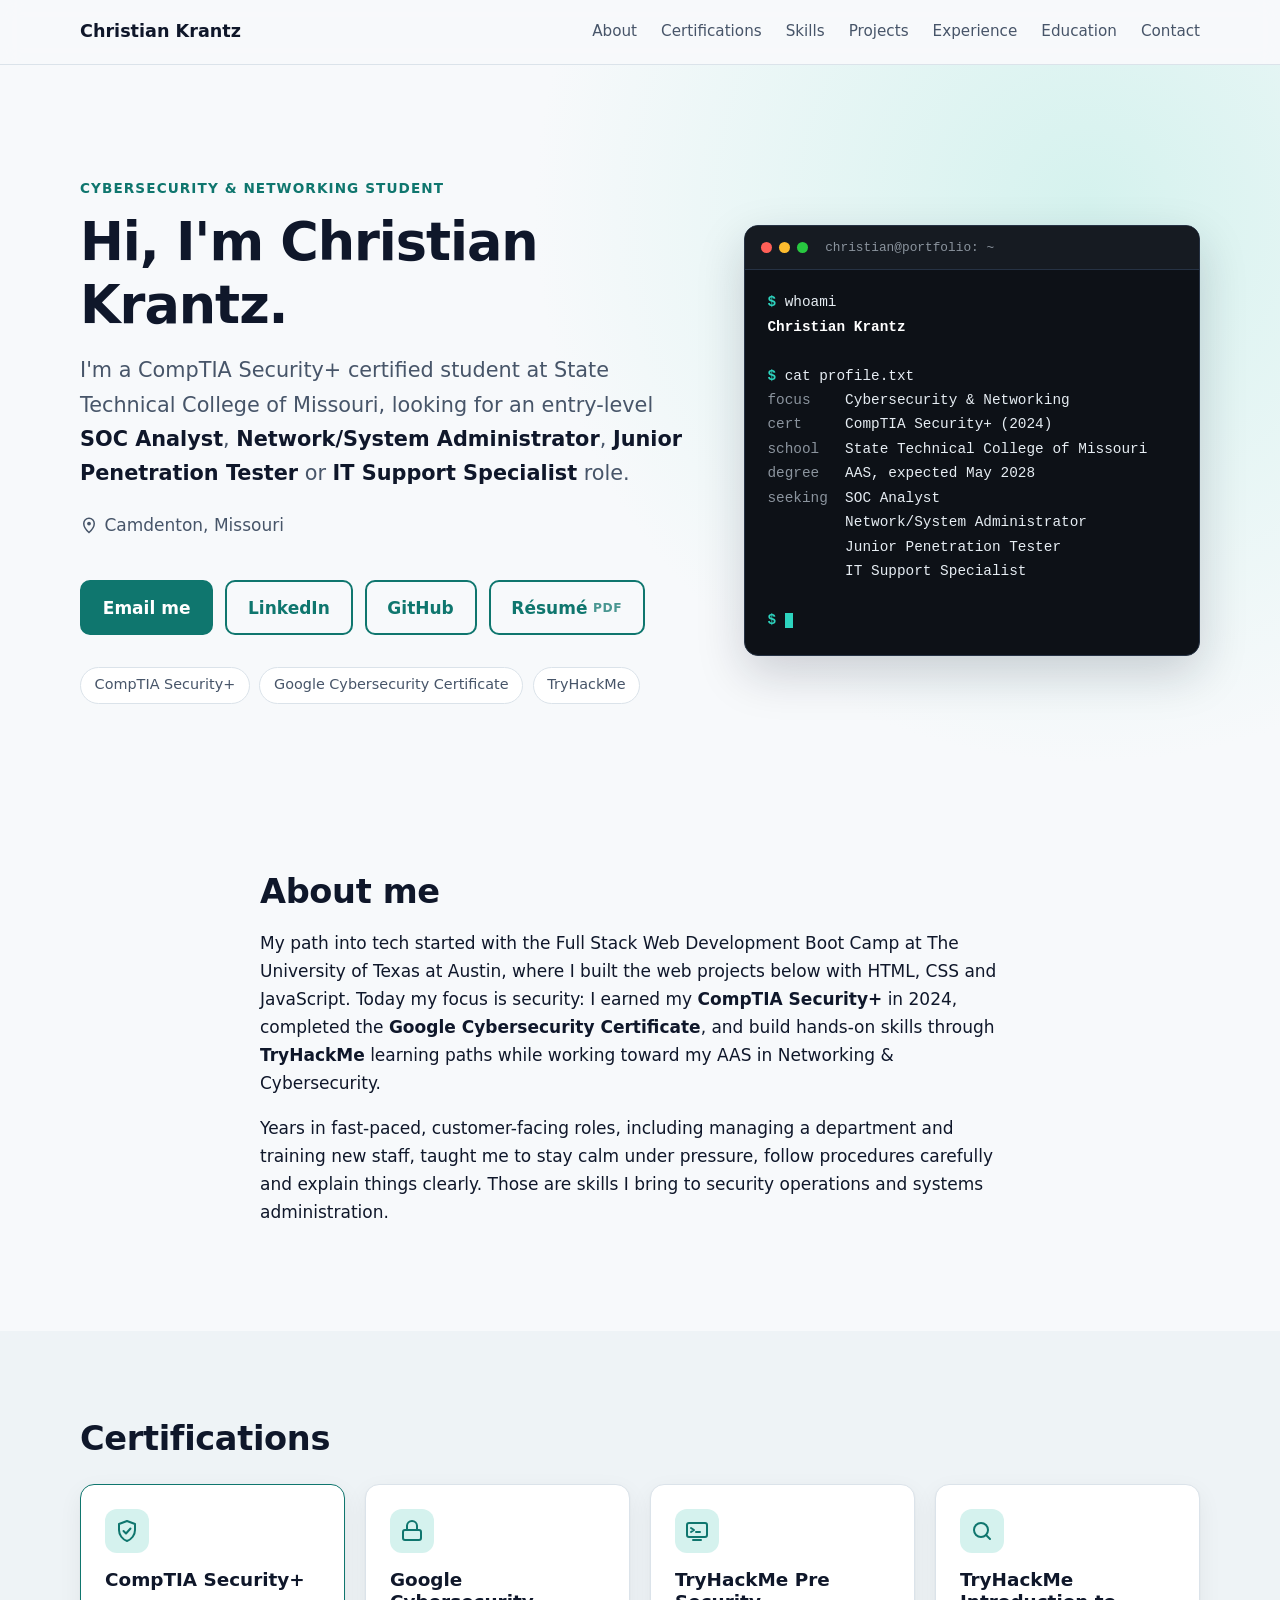
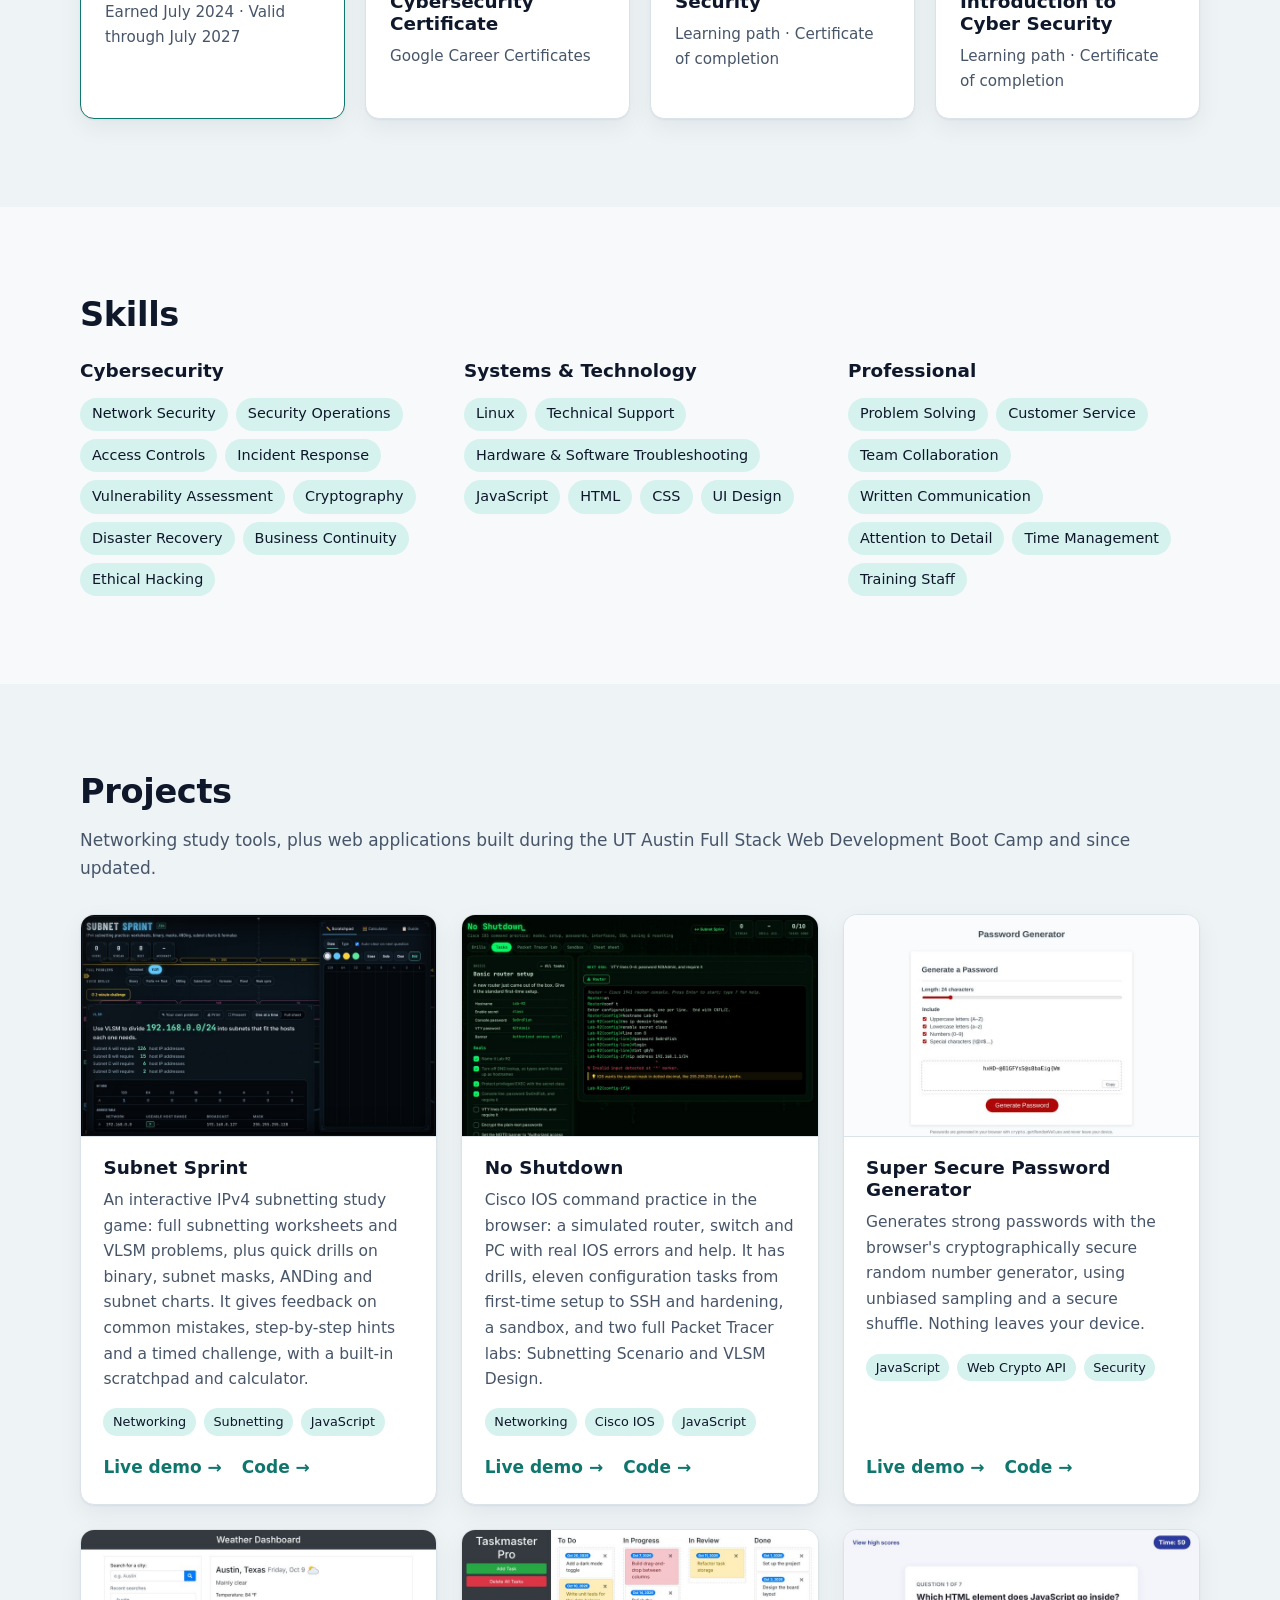
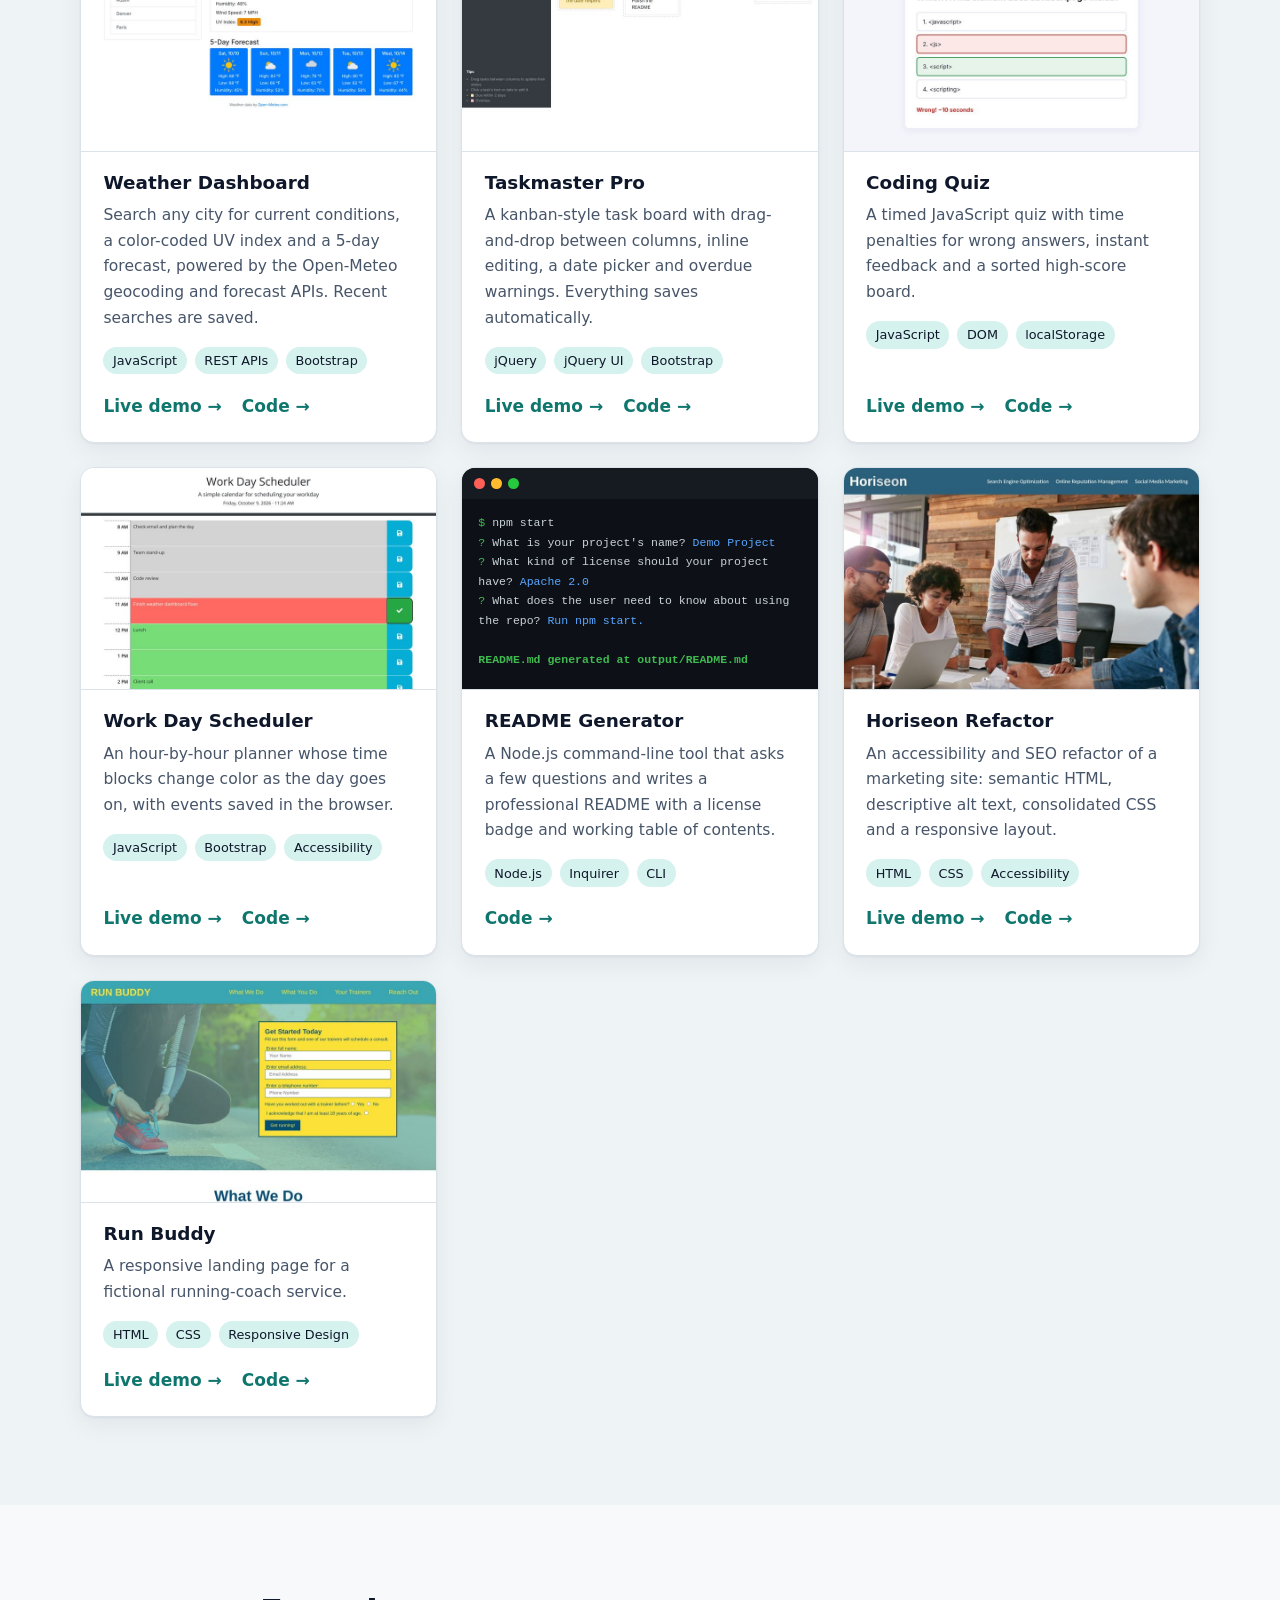
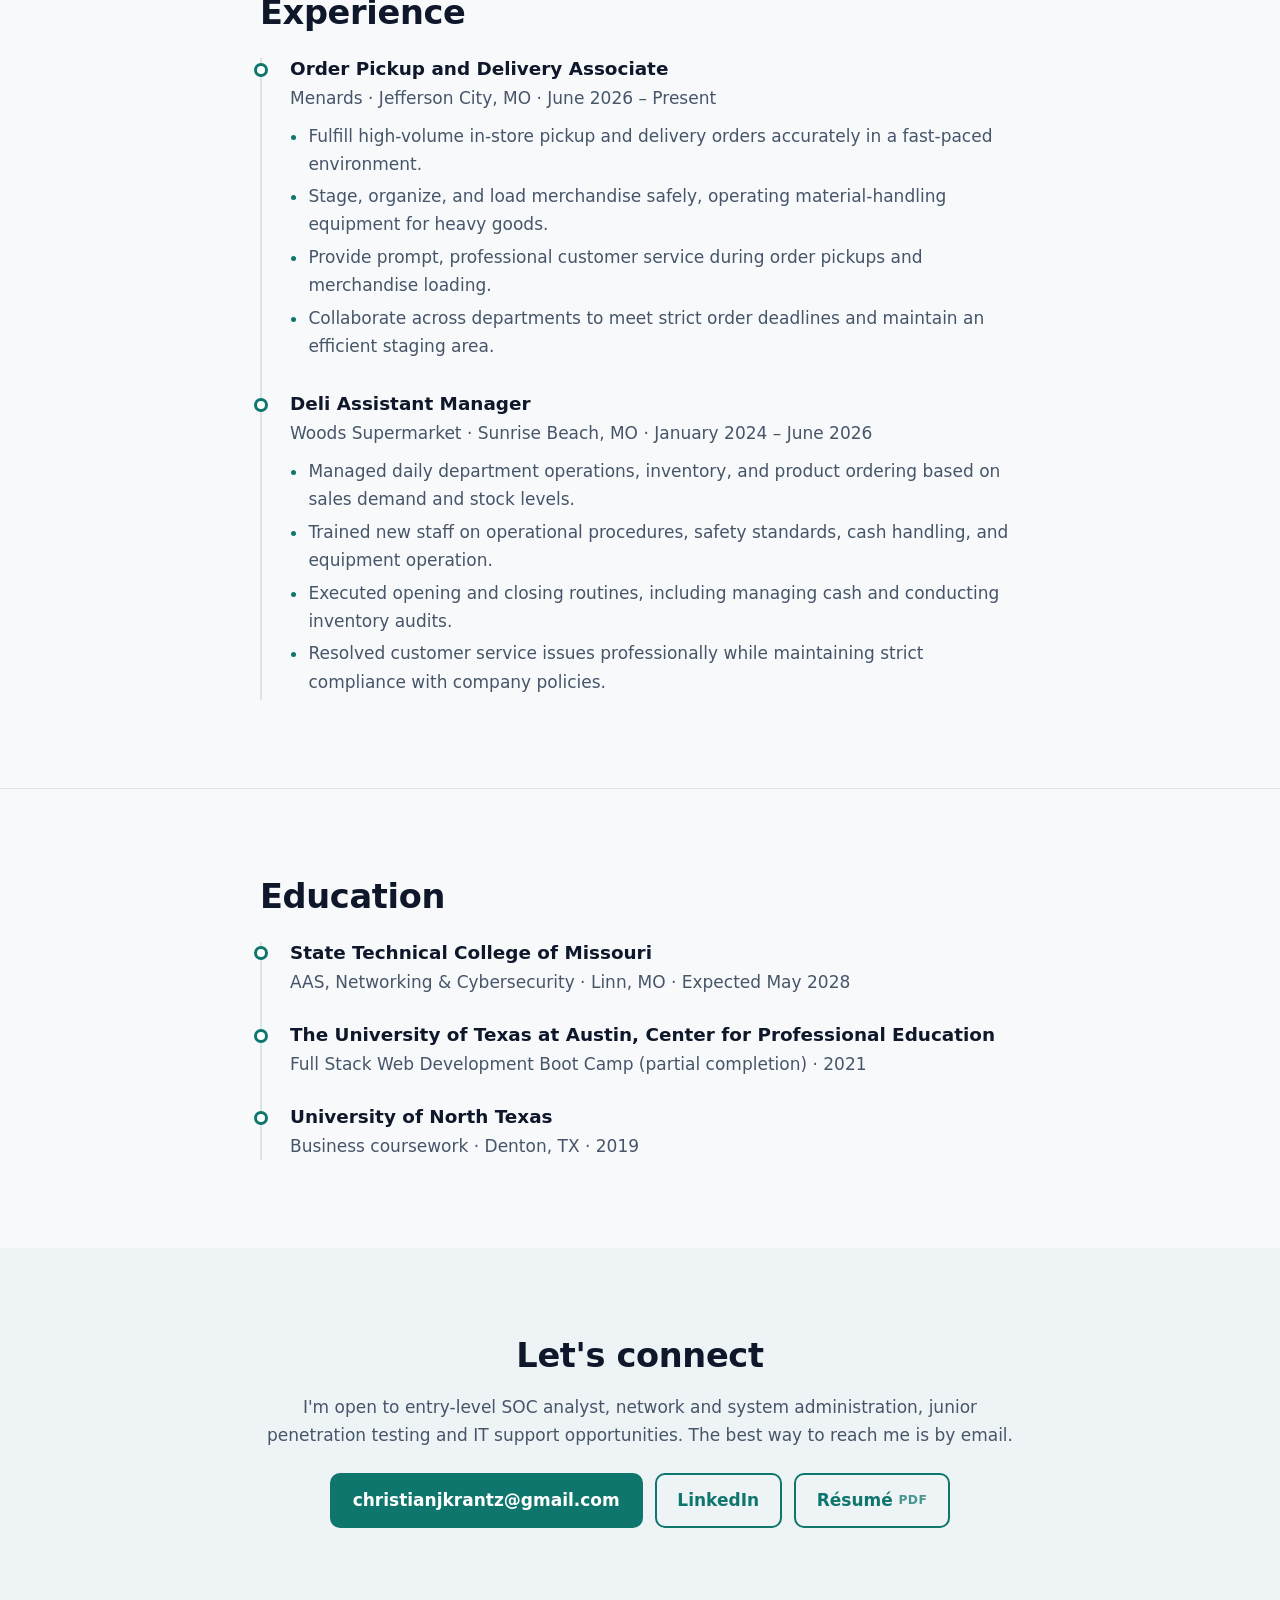
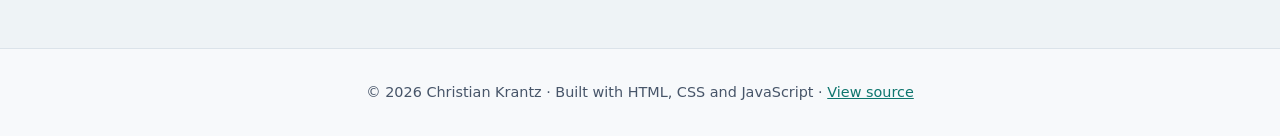
==== commit 0eac8003: "Update No Shutdown's description: two Packet Tracer labs" ====
--- a/index.html
+++ b/index.html
@@ -217,7 +217,7 @@
             <img src="assets/img/projects/no-shutdown.jpg" alt="No Shutdown basic router setup task: the goal checklist beside a router console showing an IOS error and a teaching note" width="800" height="500" loading="lazy">
             <div class="project-body">
               <h3>No Shutdown</h3>
-              <p>Cisco IOS command practice in the browser: a simulated router, switch and PC with real IOS errors and help. It has drills, ten configuration tasks from first-time setup to SSH and hardening, a sandbox, and the full Packet Tracer Subnetting Scenario lab.</p>
+              <p>Cisco IOS command practice in the browser: a simulated router, switch and PC with real IOS errors and help. It has drills, eleven configuration tasks from first-time setup to SSH and hardening, a sandbox, and two full Packet Tracer labs: Subnetting Scenario and VLSM Design.</p>
               <ul class="tags small"><li>Networking</li><li>Cisco IOS</li><li>JavaScript</li></ul>
               <div class="project-links">
                 <a href="https://christianjkrantz.github.io/no-shutdown/" target="_blank" rel="noopener">Live demo</a>
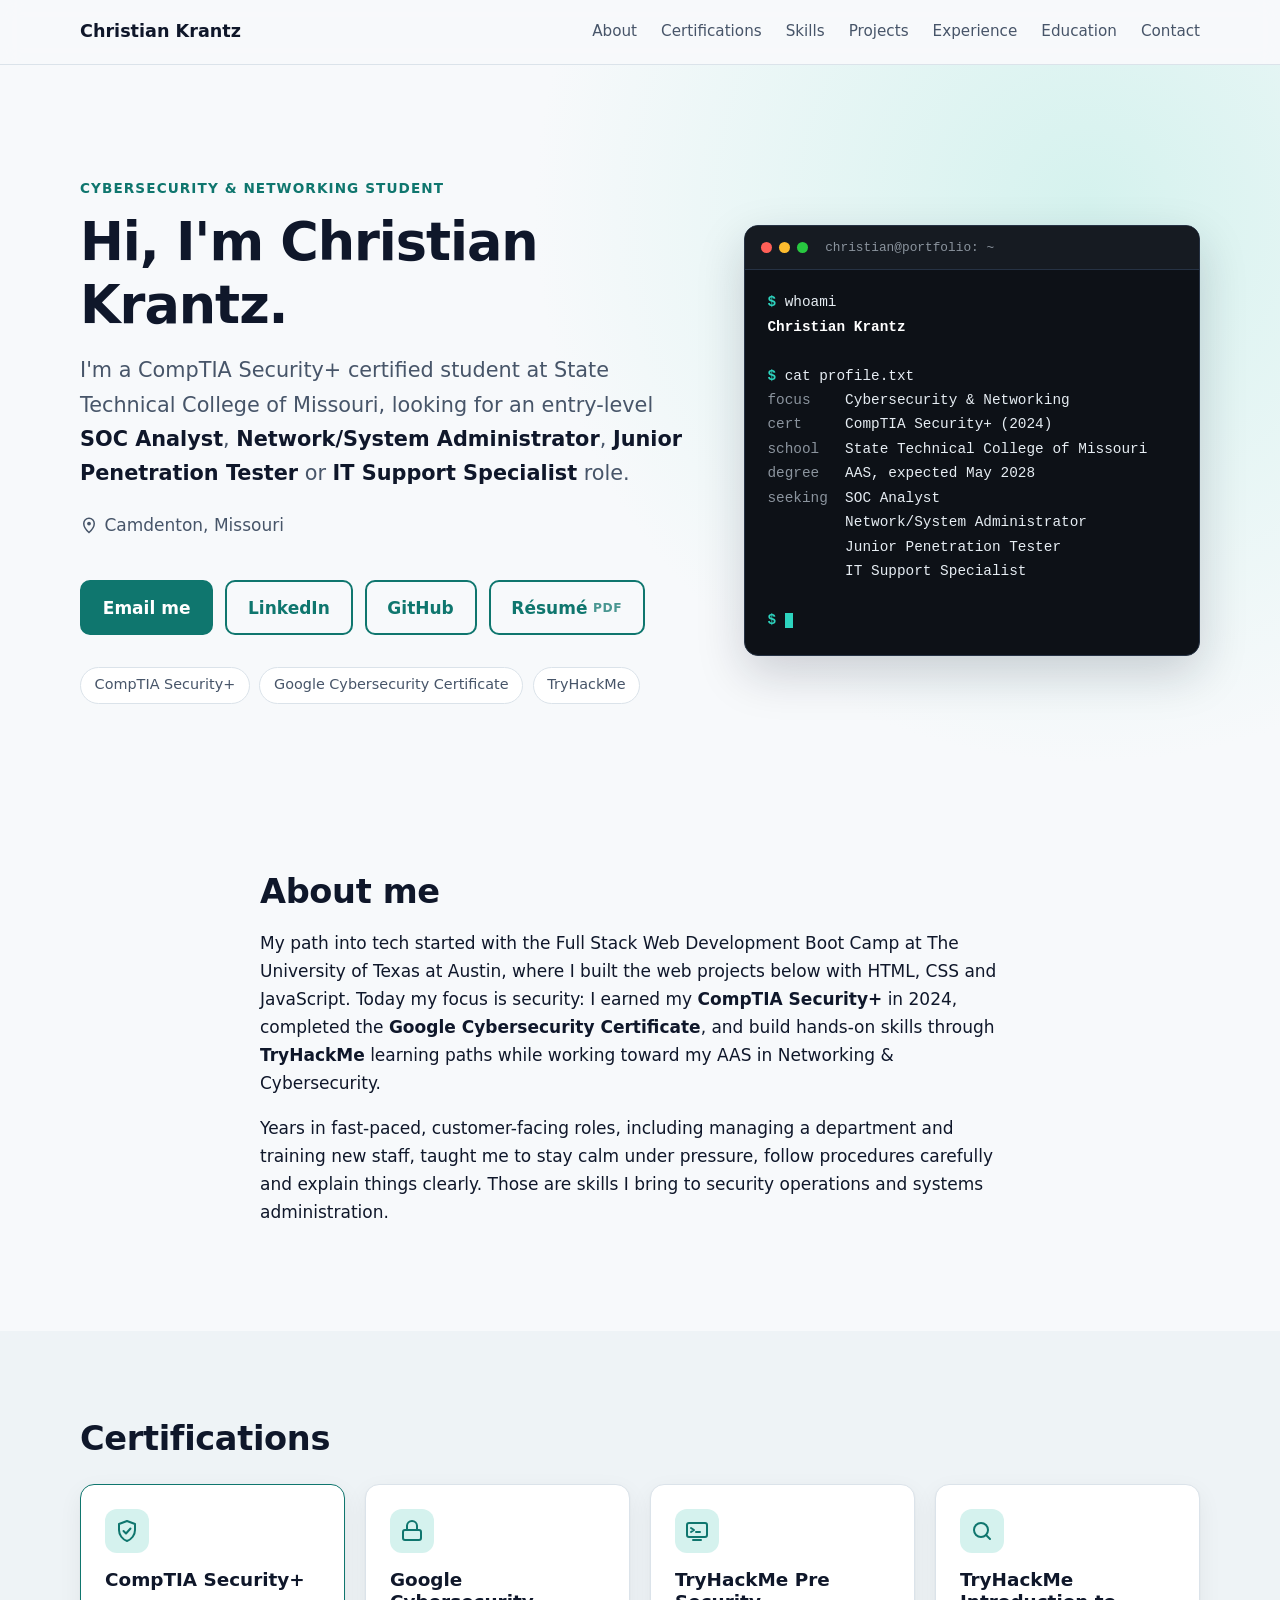
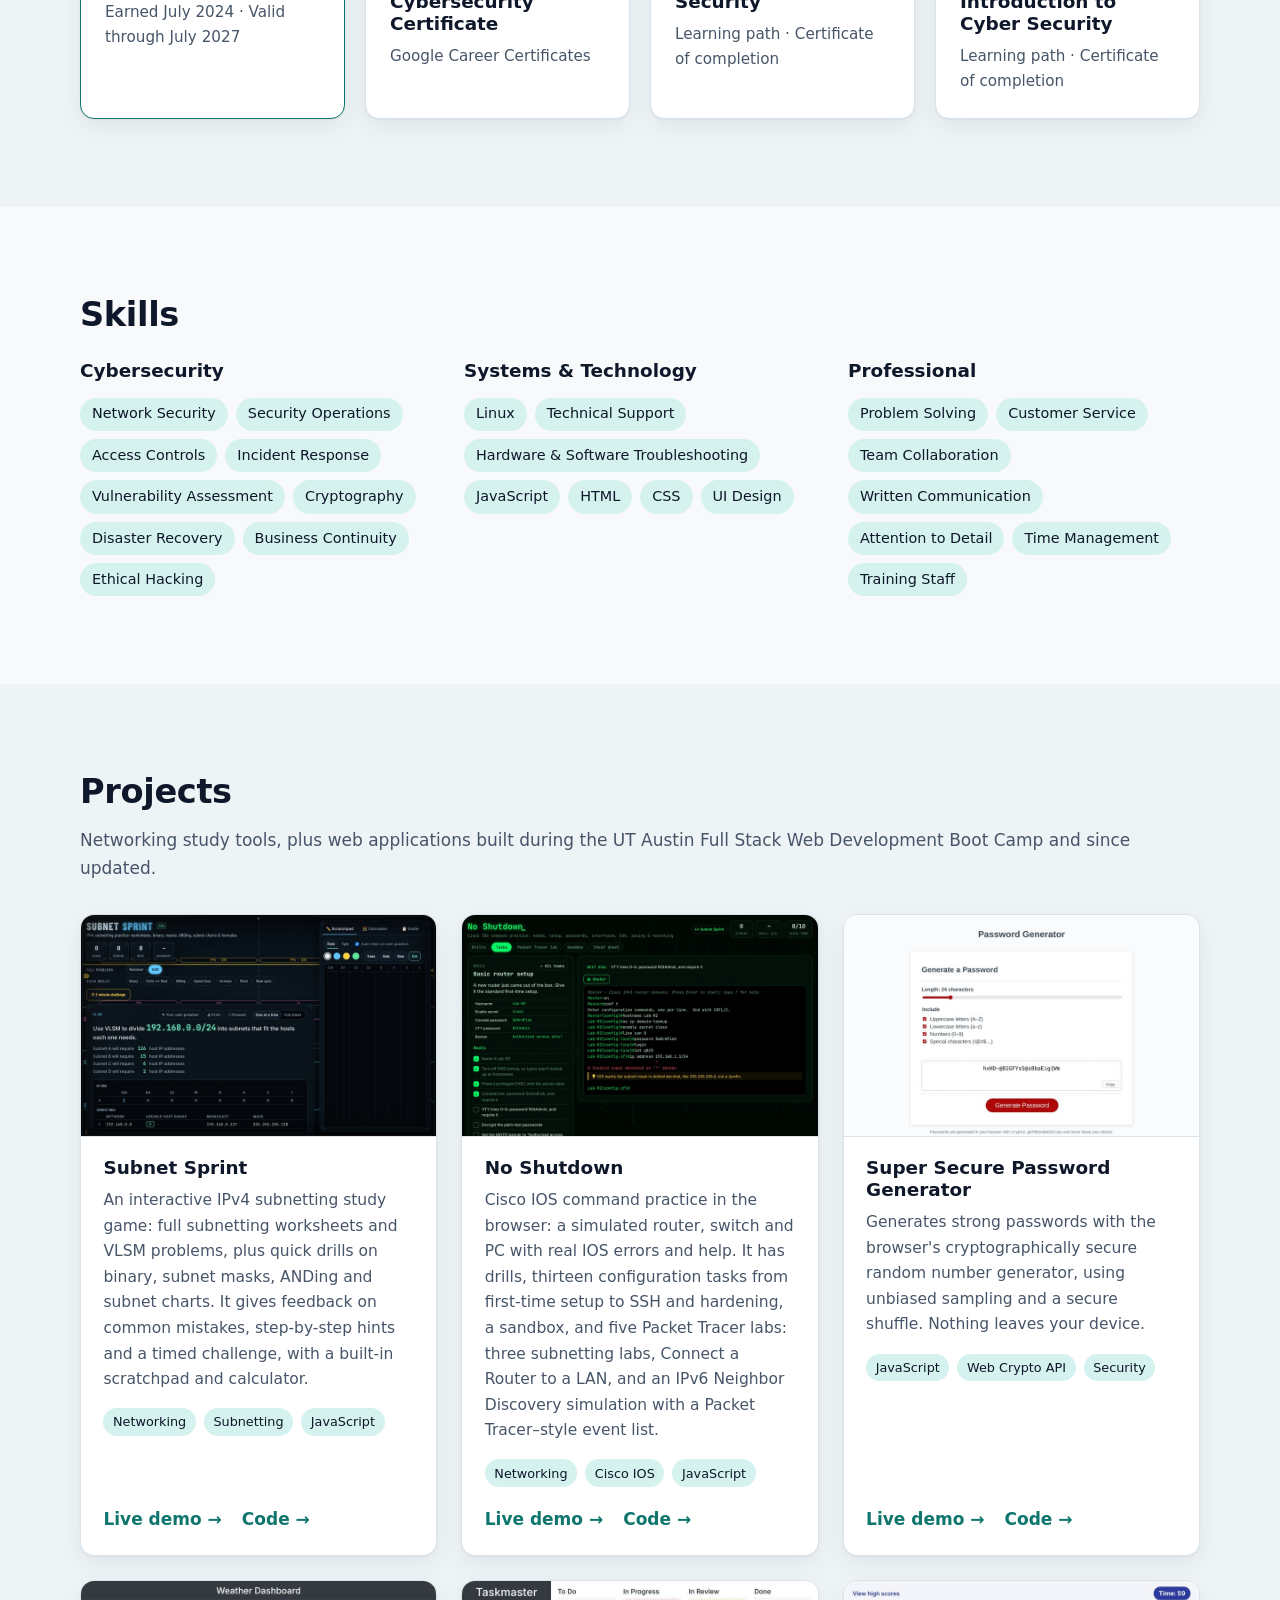
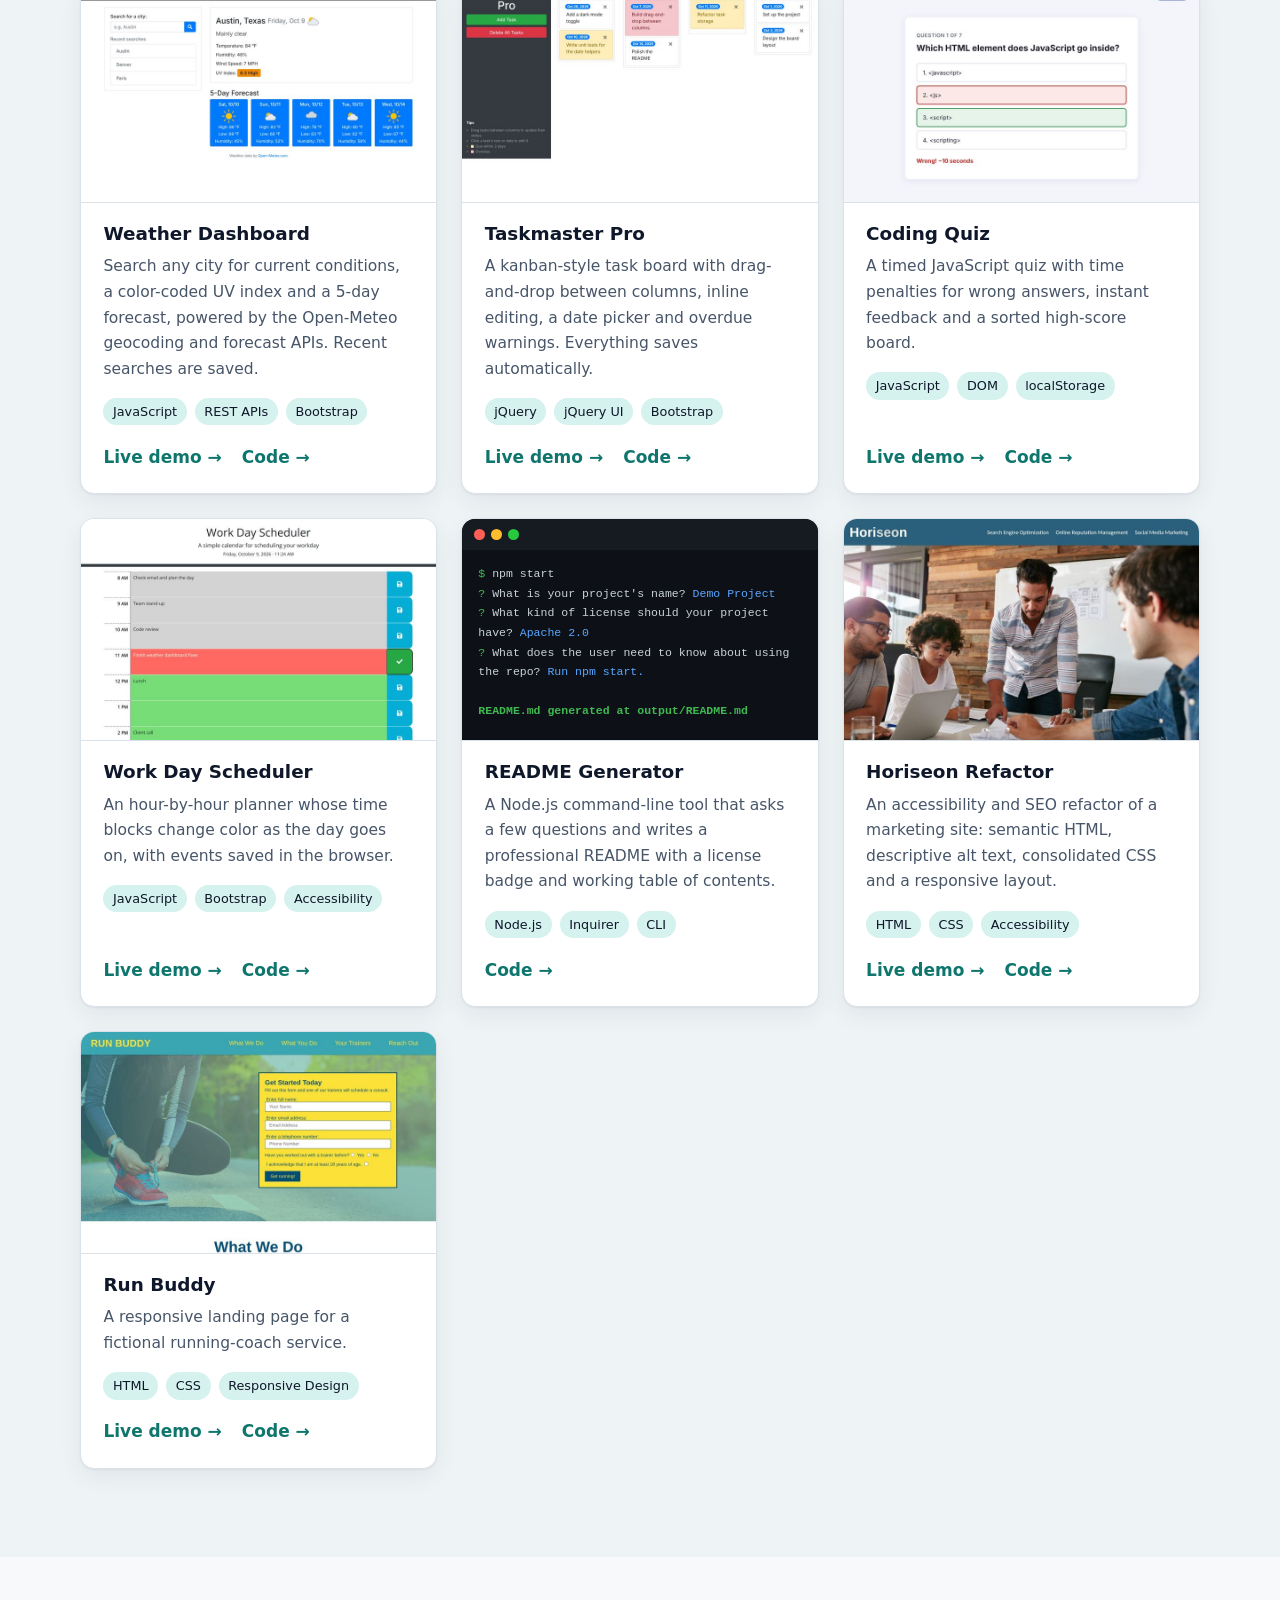
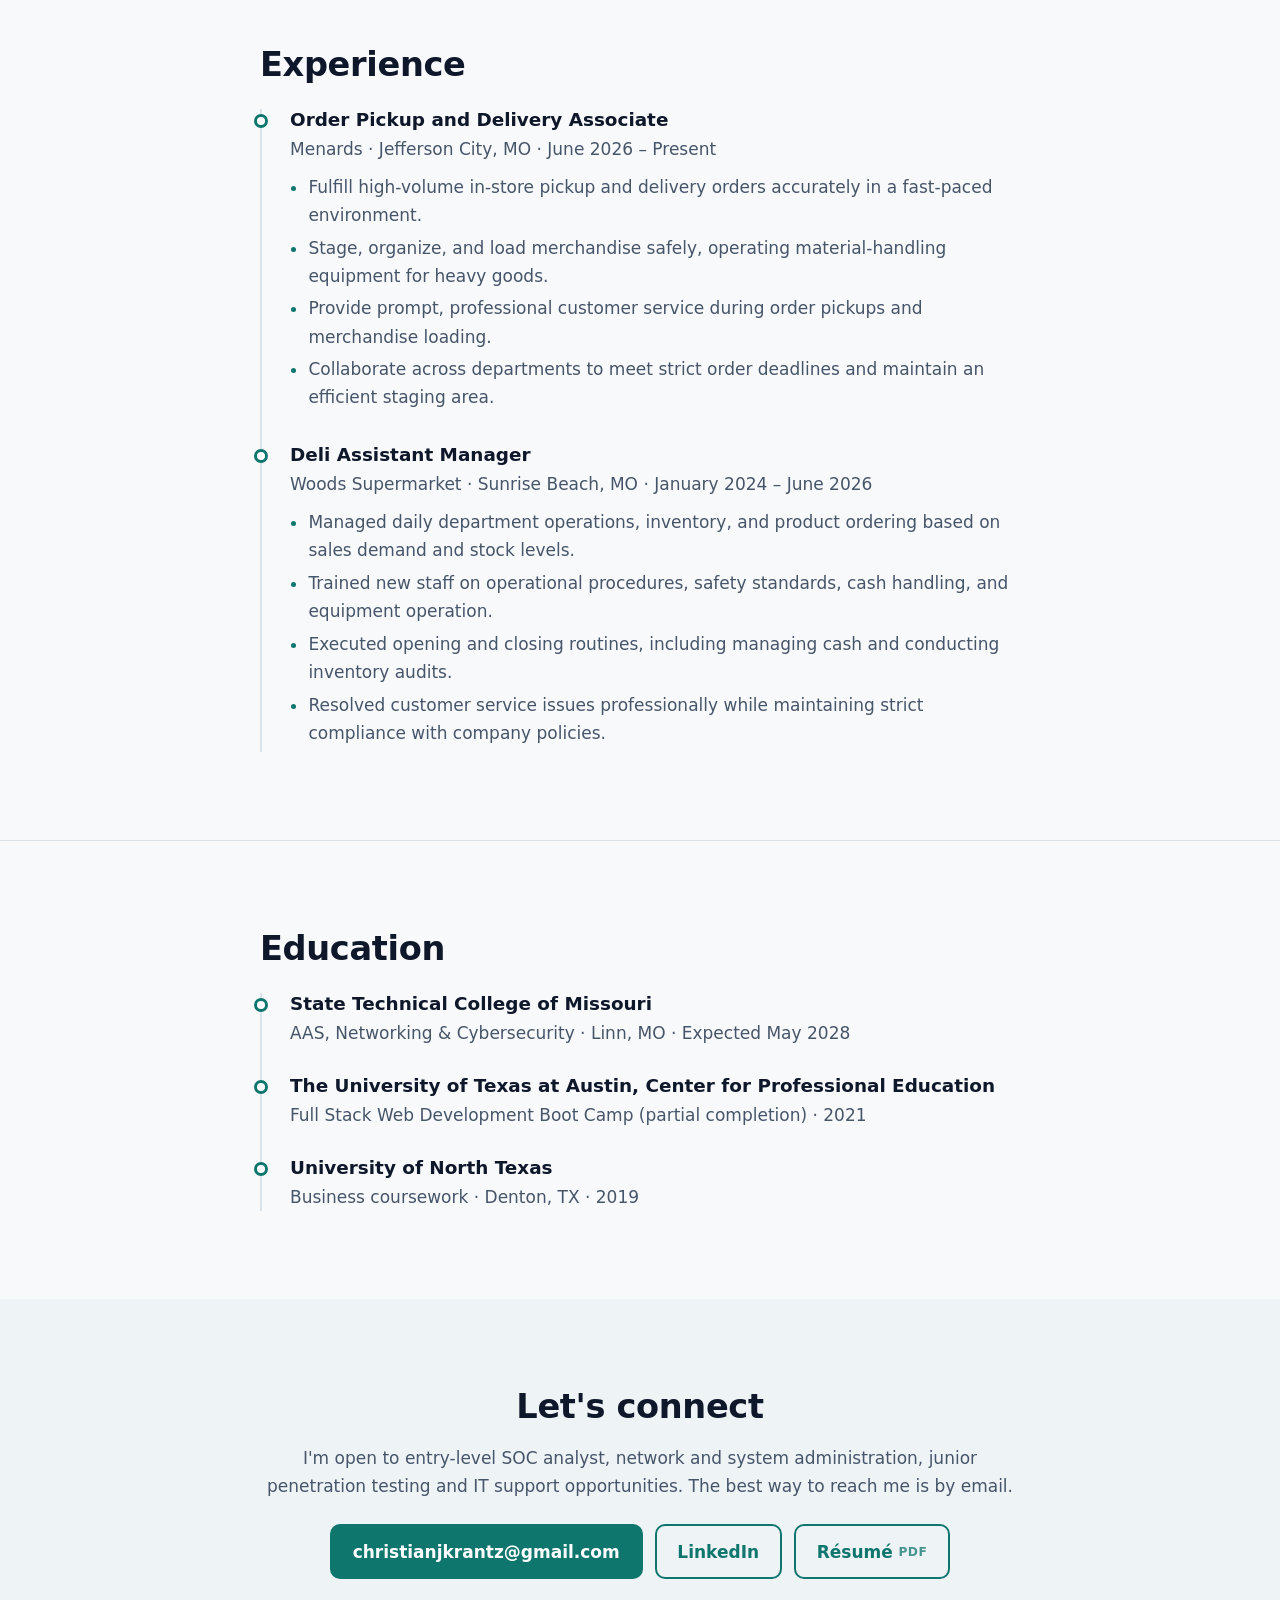
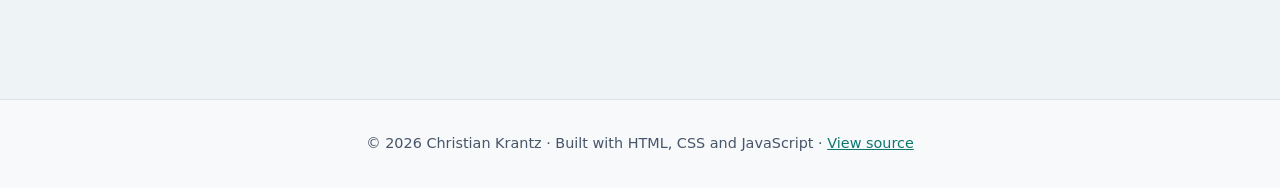
==== commit 0d2bad86: "Update the No Shutdown description: five Packet Tracer labs, thirteen tasks" ====
--- a/index.html
+++ b/index.html
@@ -217,7 +217,7 @@
             <img src="assets/img/projects/no-shutdown.jpg" alt="No Shutdown basic router setup task: the goal checklist beside a router console showing an IOS error and a teaching note" width="800" height="500" loading="lazy">
             <div class="project-body">
               <h3>No Shutdown</h3>
-              <p>Cisco IOS command practice in the browser: a simulated router, switch and PC with real IOS errors and help. It has drills, eleven configuration tasks from first-time setup to SSH and hardening, a sandbox, and two full Packet Tracer labs: Subnetting Scenario and VLSM Design.</p>
+              <p>Cisco IOS command practice in the browser: a simulated router, switch and PC with real IOS errors and help. It has drills, thirteen configuration tasks from first-time setup to SSH and hardening, a sandbox, and five Packet Tracer labs: three subnetting labs, Connect a Router to a LAN, and an IPv6 Neighbor Discovery simulation with a Packet Tracer–style event list.</p>
               <ul class="tags small"><li>Networking</li><li>Cisco IOS</li><li>JavaScript</li></ul>
               <div class="project-links">
                 <a href="https://christianjkrantz.github.io/no-shutdown/" target="_blank" rel="noopener">Live demo</a>
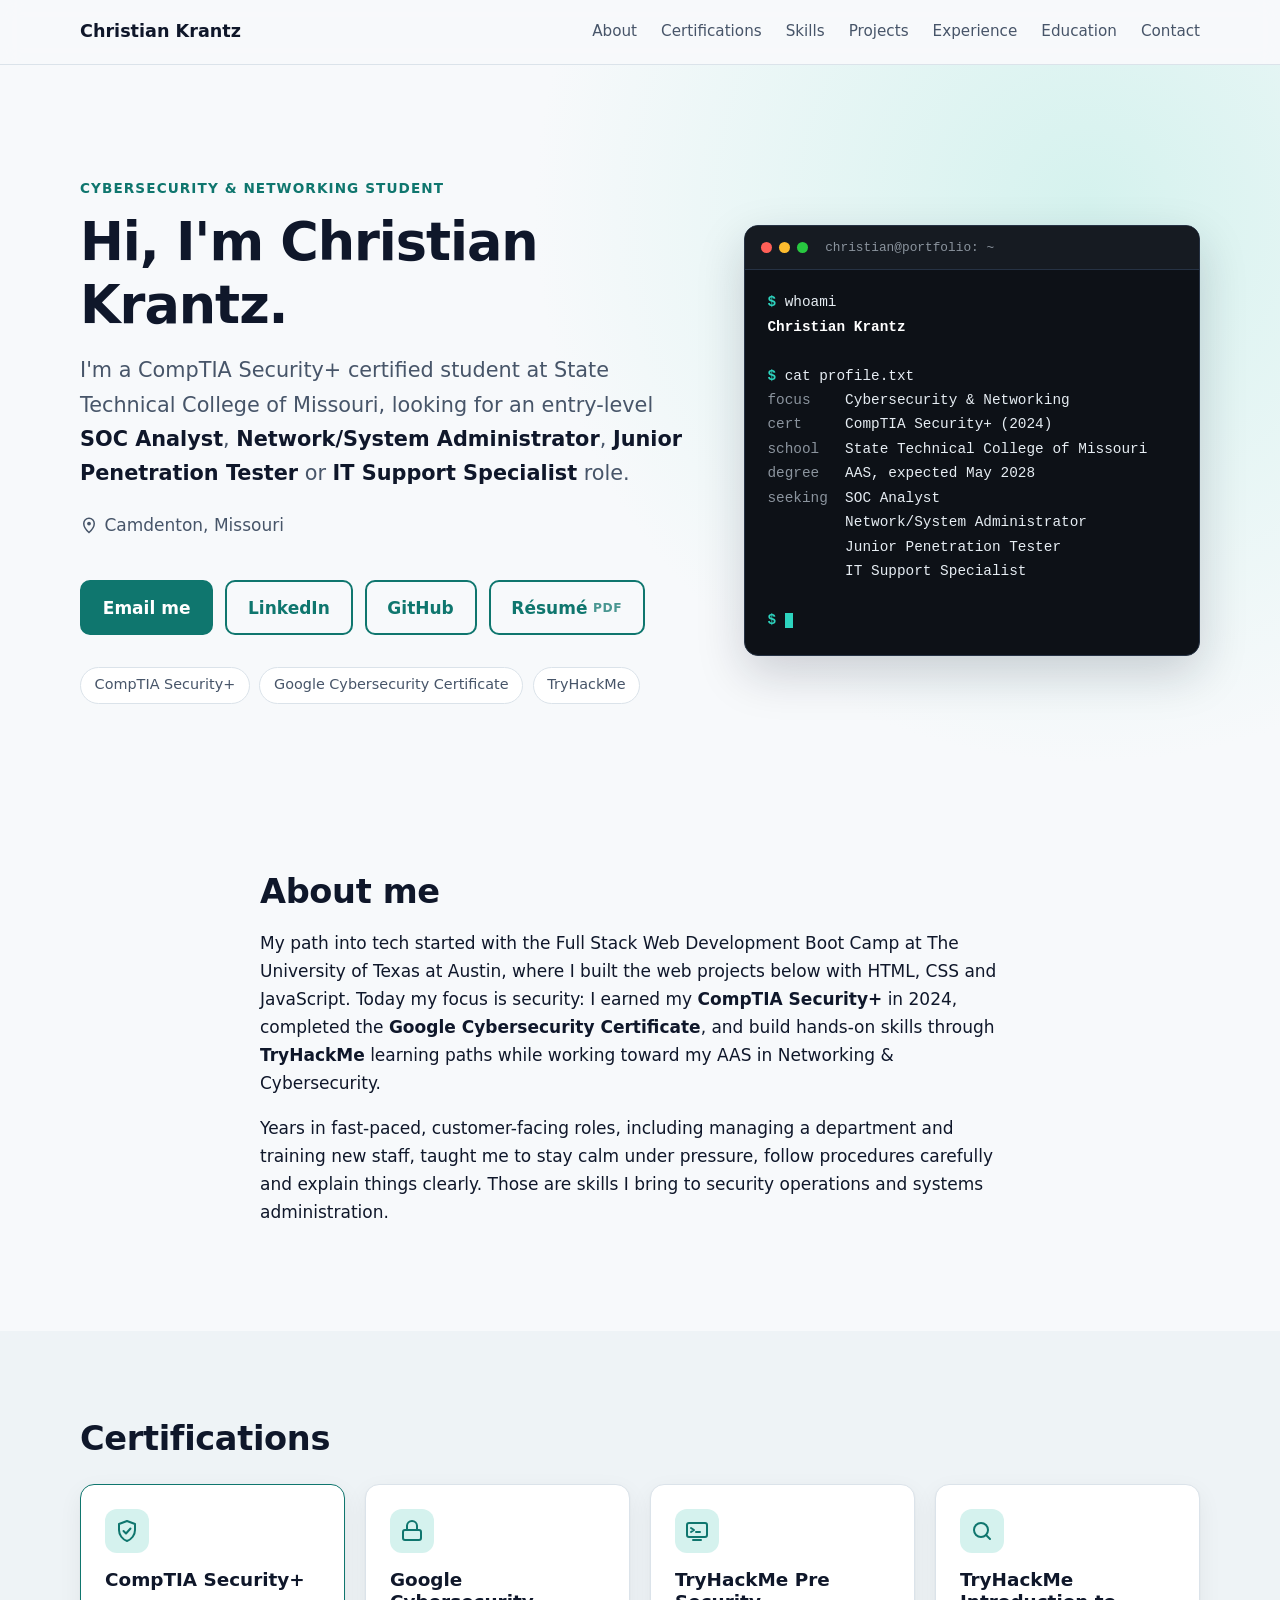
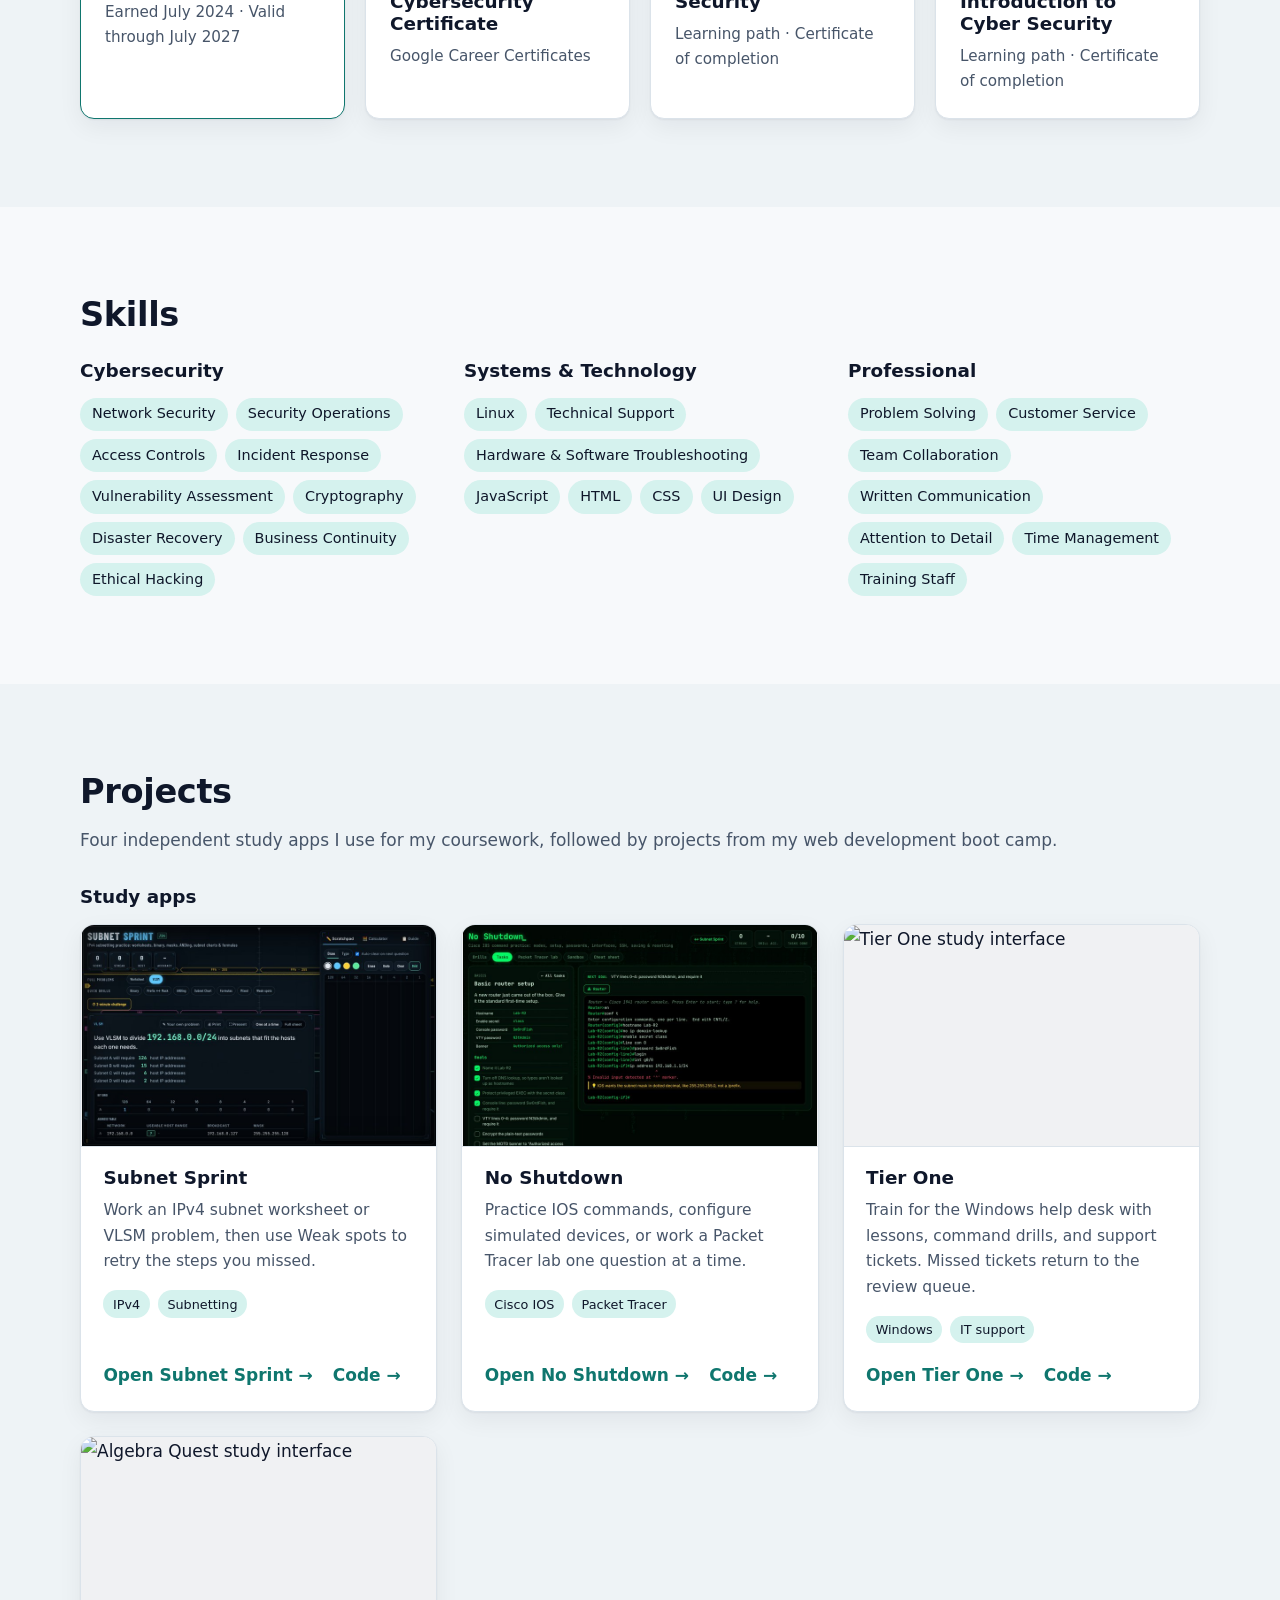
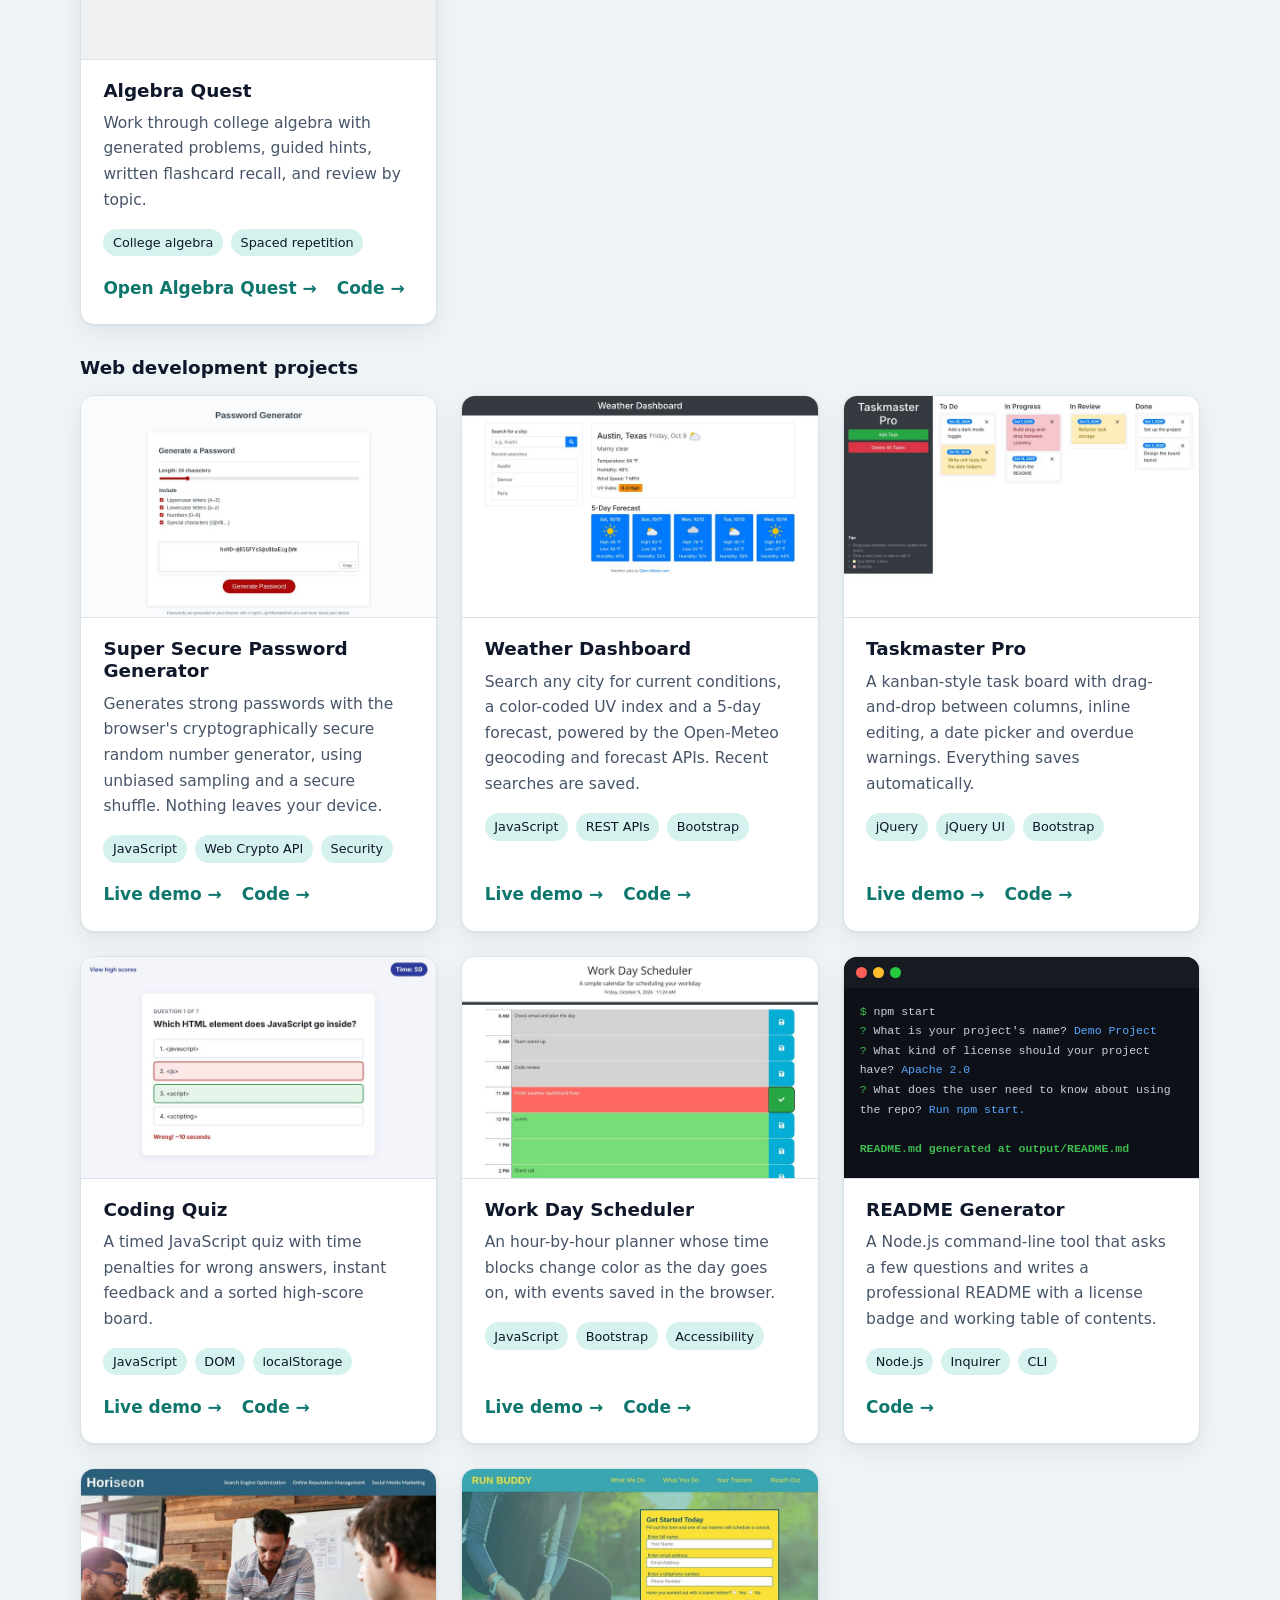
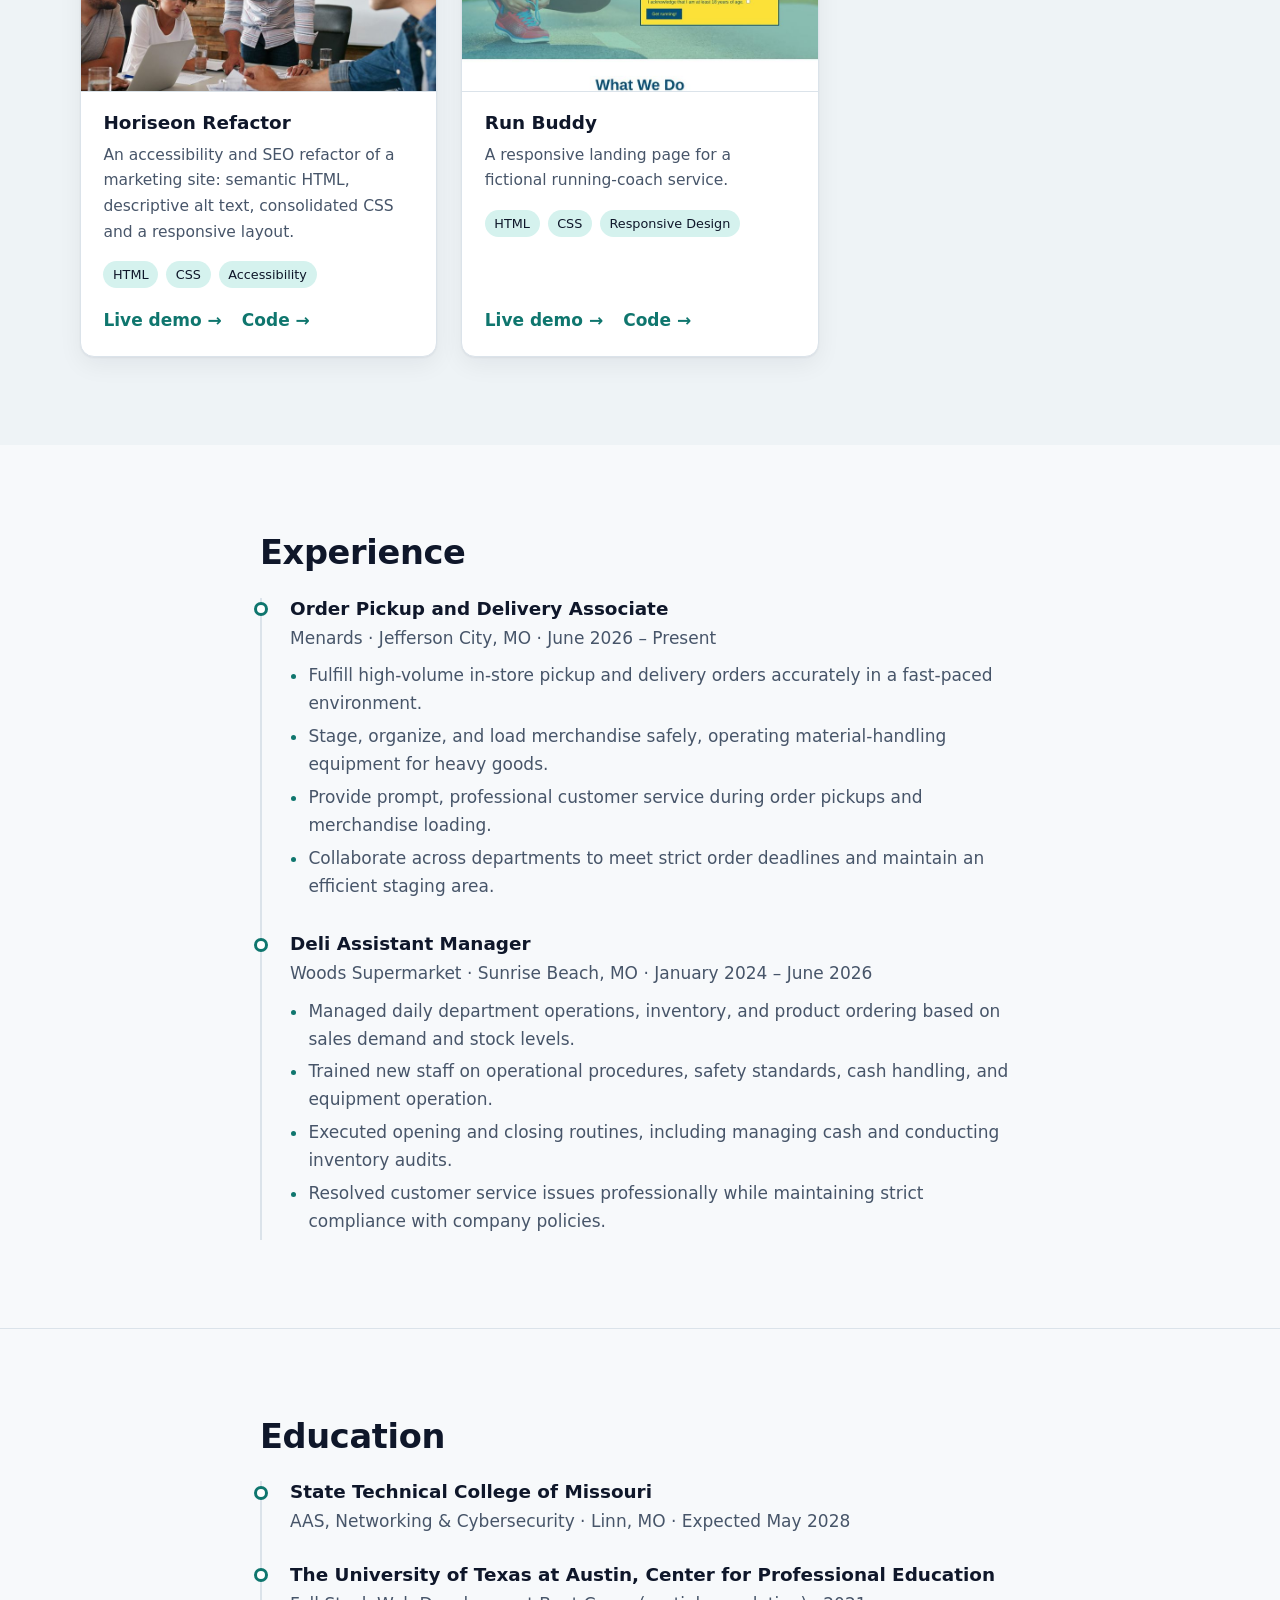
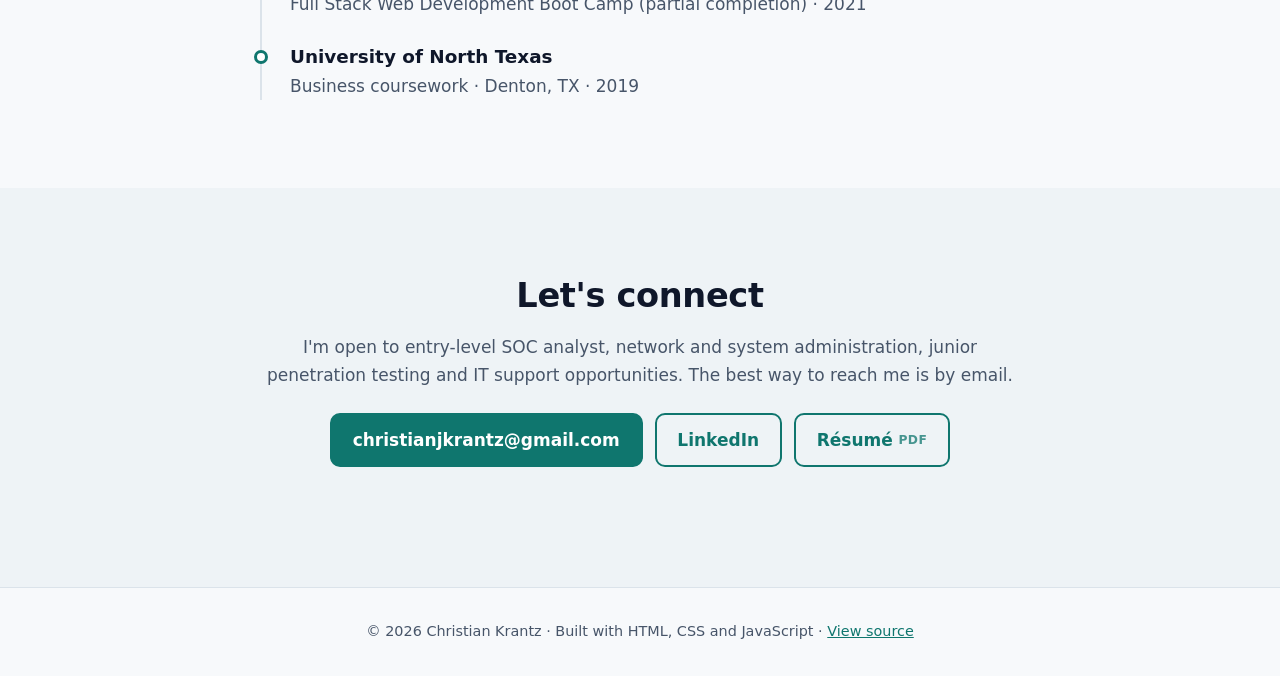
==== commit f9ad83e2: "Feature all four study apps in the portfolio" ====
--- a/index.html
+++ b/index.html
@@ -197,35 +197,49 @@
     <section id="projects" class="section alt">
       <div class="container">
         <h2>Projects</h2>
-        <p class="section-intro">Networking study tools, plus web applications built during the UT Austin Full Stack Web Development Boot Camp and since updated.</p>
+        <p class="section-intro">Four independent study apps I use for my coursework, followed by projects from my web development boot camp.</p>
+        <h3 id="study-apps">Study apps</h3>
         <div class="project-grid">
 
           <article class="project-card">
-            <img src="assets/img/projects/subnet-sprint.jpg" alt="Subnet Sprint VLSM problem with the bit grid and address table filling in, on an oscilloscope-style screen" width="800" height="500" loading="lazy">
+            <img src="assets/img/projects/subnet-sprint.jpg" alt="Subnet Sprint study interface" width="800" height="500" loading="lazy">
             <div class="project-body">
               <h3>Subnet Sprint</h3>
-              <p>An interactive IPv4 subnetting study game: full subnetting worksheets and VLSM problems, plus quick drills on binary, subnet masks, ANDing and subnet charts. It gives feedback on common mistakes, step-by-step hints and a timed challenge, with a built-in scratchpad and calculator.</p>
-              <ul class="tags small"><li>Networking</li><li>Subnetting</li><li>JavaScript</li></ul>
-              <div class="project-links">
-                <a href="https://christianjkrantz.github.io/subnet-sprint/" target="_blank" rel="noopener">Live demo</a>
-                <a href="https://github.com/ChristianJKrantz/subnet-sprint" target="_blank" rel="noopener">Code</a>
-              </div>
-            </div>
-          </article>
-
-          <article class="project-card">
-            <img src="assets/img/projects/no-shutdown.jpg" alt="No Shutdown basic router setup task: the goal checklist beside a router console showing an IOS error and a teaching note" width="800" height="500" loading="lazy">
+              <p>Work an IPv4 subnet worksheet or VLSM problem, then use Weak spots to retry the steps you missed.</p>
+              <ul class="tags small"><li>IPv4</li><li>Subnetting</li></ul>
+              <div class="project-links"><a href="https://christianjkrantz.github.io/subnet-sprint/">Open Subnet Sprint</a><a href="https://github.com/ChristianJKrantz/subnet-sprint" aria-label="Subnet Sprint source code">Code</a></div>
+            </div>
+          </article>
+          <article class="project-card">
+            <img src="assets/img/projects/no-shutdown.jpg" alt="No Shutdown study interface" width="800" height="500" loading="lazy">
             <div class="project-body">
               <h3>No Shutdown</h3>
-              <p>Cisco IOS command practice in the browser: a simulated router, switch and PC with real IOS errors and help. It has drills, thirteen configuration tasks from first-time setup to SSH and hardening, a sandbox, and five Packet Tracer labs: three subnetting labs, Connect a Router to a LAN, and an IPv6 Neighbor Discovery simulation with a Packet Tracer–style event list.</p>
-              <ul class="tags small"><li>Networking</li><li>Cisco IOS</li><li>JavaScript</li></ul>
-              <div class="project-links">
-                <a href="https://christianjkrantz.github.io/no-shutdown/" target="_blank" rel="noopener">Live demo</a>
-                <a href="https://github.com/ChristianJKrantz/no-shutdown" target="_blank" rel="noopener">Code</a>
-              </div>
-            </div>
-          </article>
-
+              <p>Practice IOS commands, configure simulated devices, or work a Packet Tracer lab one question at a time.</p>
+              <ul class="tags small"><li>Cisco IOS</li><li>Packet Tracer</li></ul>
+              <div class="project-links"><a href="https://christianjkrantz.github.io/no-shutdown/">Open No Shutdown</a><a href="https://github.com/ChristianJKrantz/no-shutdown" aria-label="No Shutdown source code">Code</a></div>
+            </div>
+          </article>
+          <article class="project-card">
+            <img src="assets/img/projects/tier-one.jpg" alt="Tier One study interface" width="800" height="500" loading="lazy">
+            <div class="project-body">
+              <h3>Tier One</h3>
+              <p>Train for the Windows help desk with lessons, command drills, and support tickets. Missed tickets return to the review queue.</p>
+              <ul class="tags small"><li>Windows</li><li>IT support</li></ul>
+              <div class="project-links"><a href="https://christianjkrantz.github.io/tier-one/">Open Tier One</a><a href="https://github.com/ChristianJKrantz/tier-one" aria-label="Tier One source code">Code</a></div>
+            </div>
+          </article>
+          <article class="project-card">
+            <img src="assets/img/projects/algebra-quest.jpg" alt="Algebra Quest study interface" width="800" height="500" loading="lazy">
+            <div class="project-body">
+              <h3>Algebra Quest</h3>
+              <p>Work through college algebra with generated problems, guided hints, written flashcard recall, and review by topic.</p>
+              <ul class="tags small"><li>College algebra</li><li>Spaced repetition</li></ul>
+              <div class="project-links"><a href="https://christianjkrantz.github.io/algebra-quest/">Open Algebra Quest</a><a href="https://github.com/ChristianJKrantz/algebra-quest" aria-label="Algebra Quest source code">Code</a></div>
+            </div>
+          </article>
+        </div>
+        <h3 id="web-projects">Web development projects</h3>
+        <div class="project-grid">
           <article class="project-card">
             <img src="assets/img/projects/password-generator.jpg" alt="Password generator with a length slider, character options and a generated password" width="800" height="500" loading="lazy">
             <div class="project-body">
--- a/assets/css/style.css
+++ b/assets/css/style.css
@@ -729,3 +729,6 @@
     grid-column: 1 / -1;
   }
 }
+
+#projects h3[id]{margin:2rem 0 1rem;scroll-margin-top:5rem}
+#study-apps + .project-grid .project-card img{object-fit:contain;background:#f0f1f3}
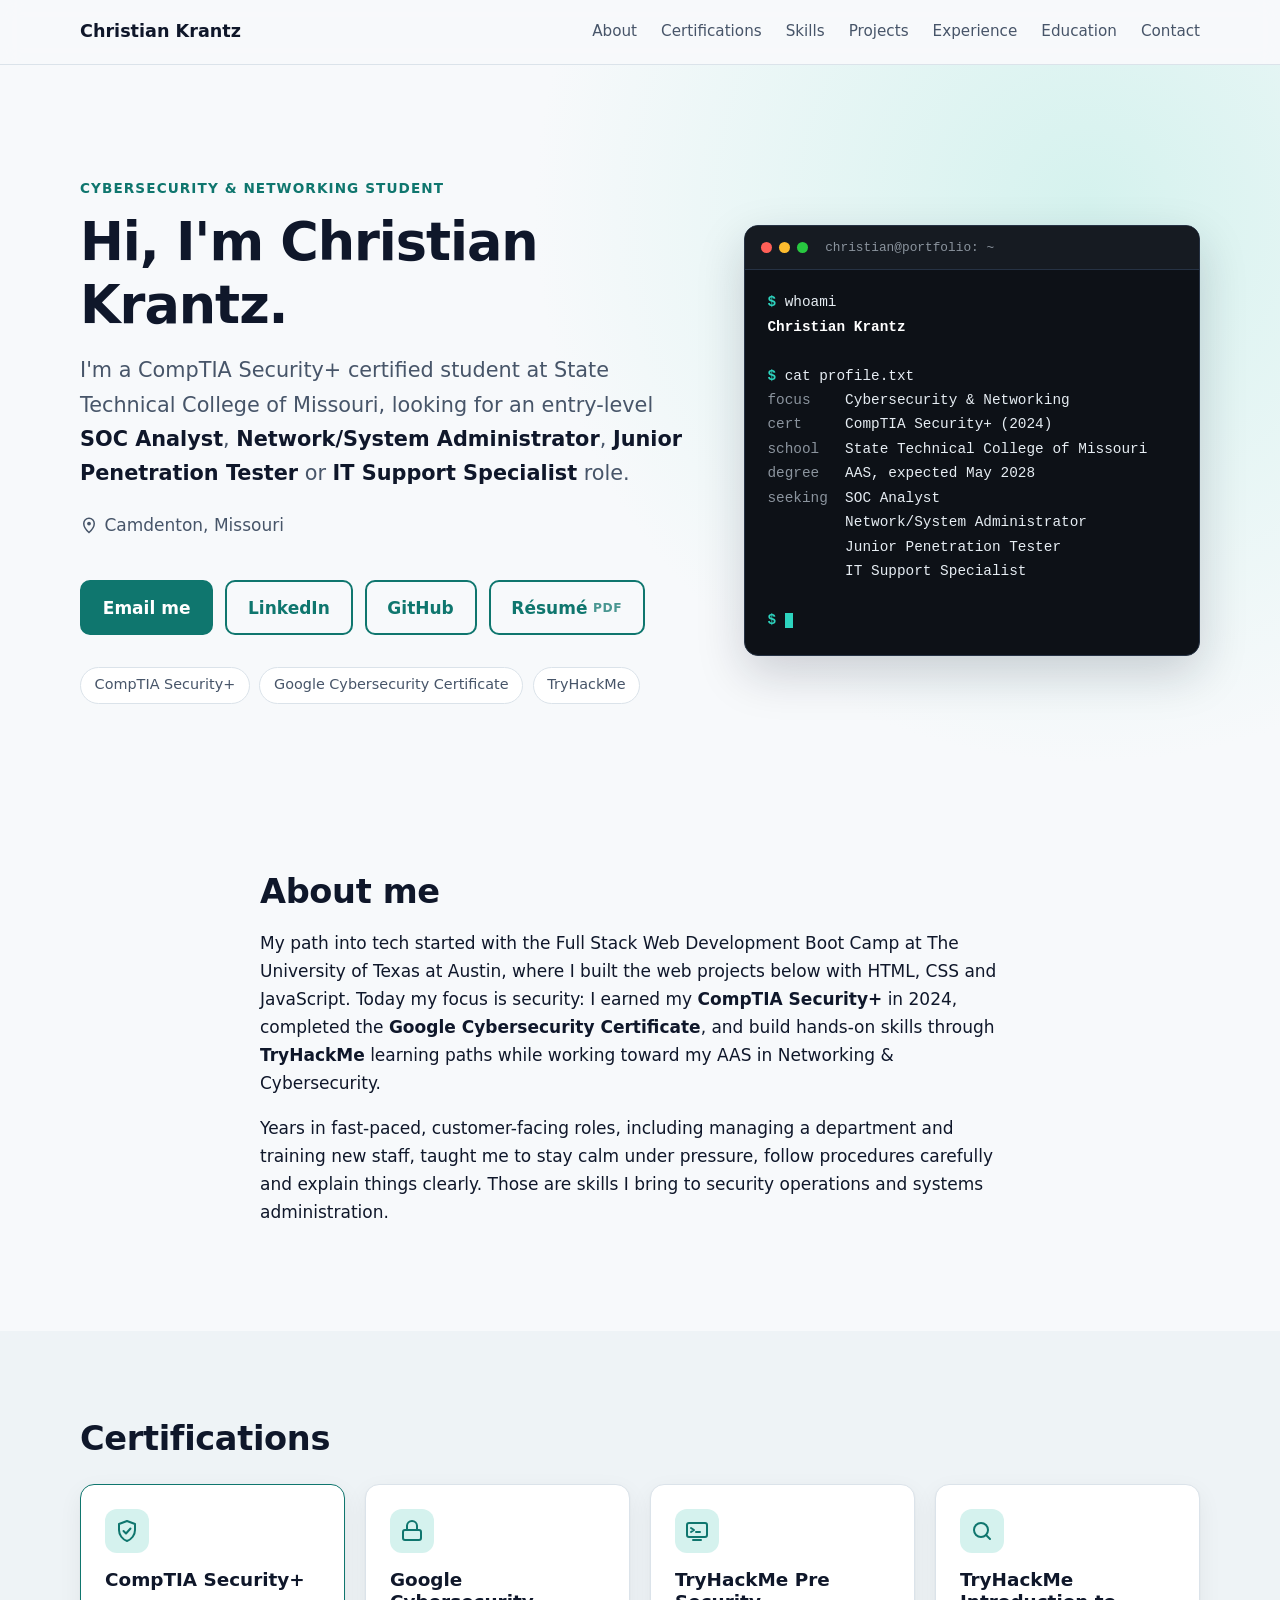
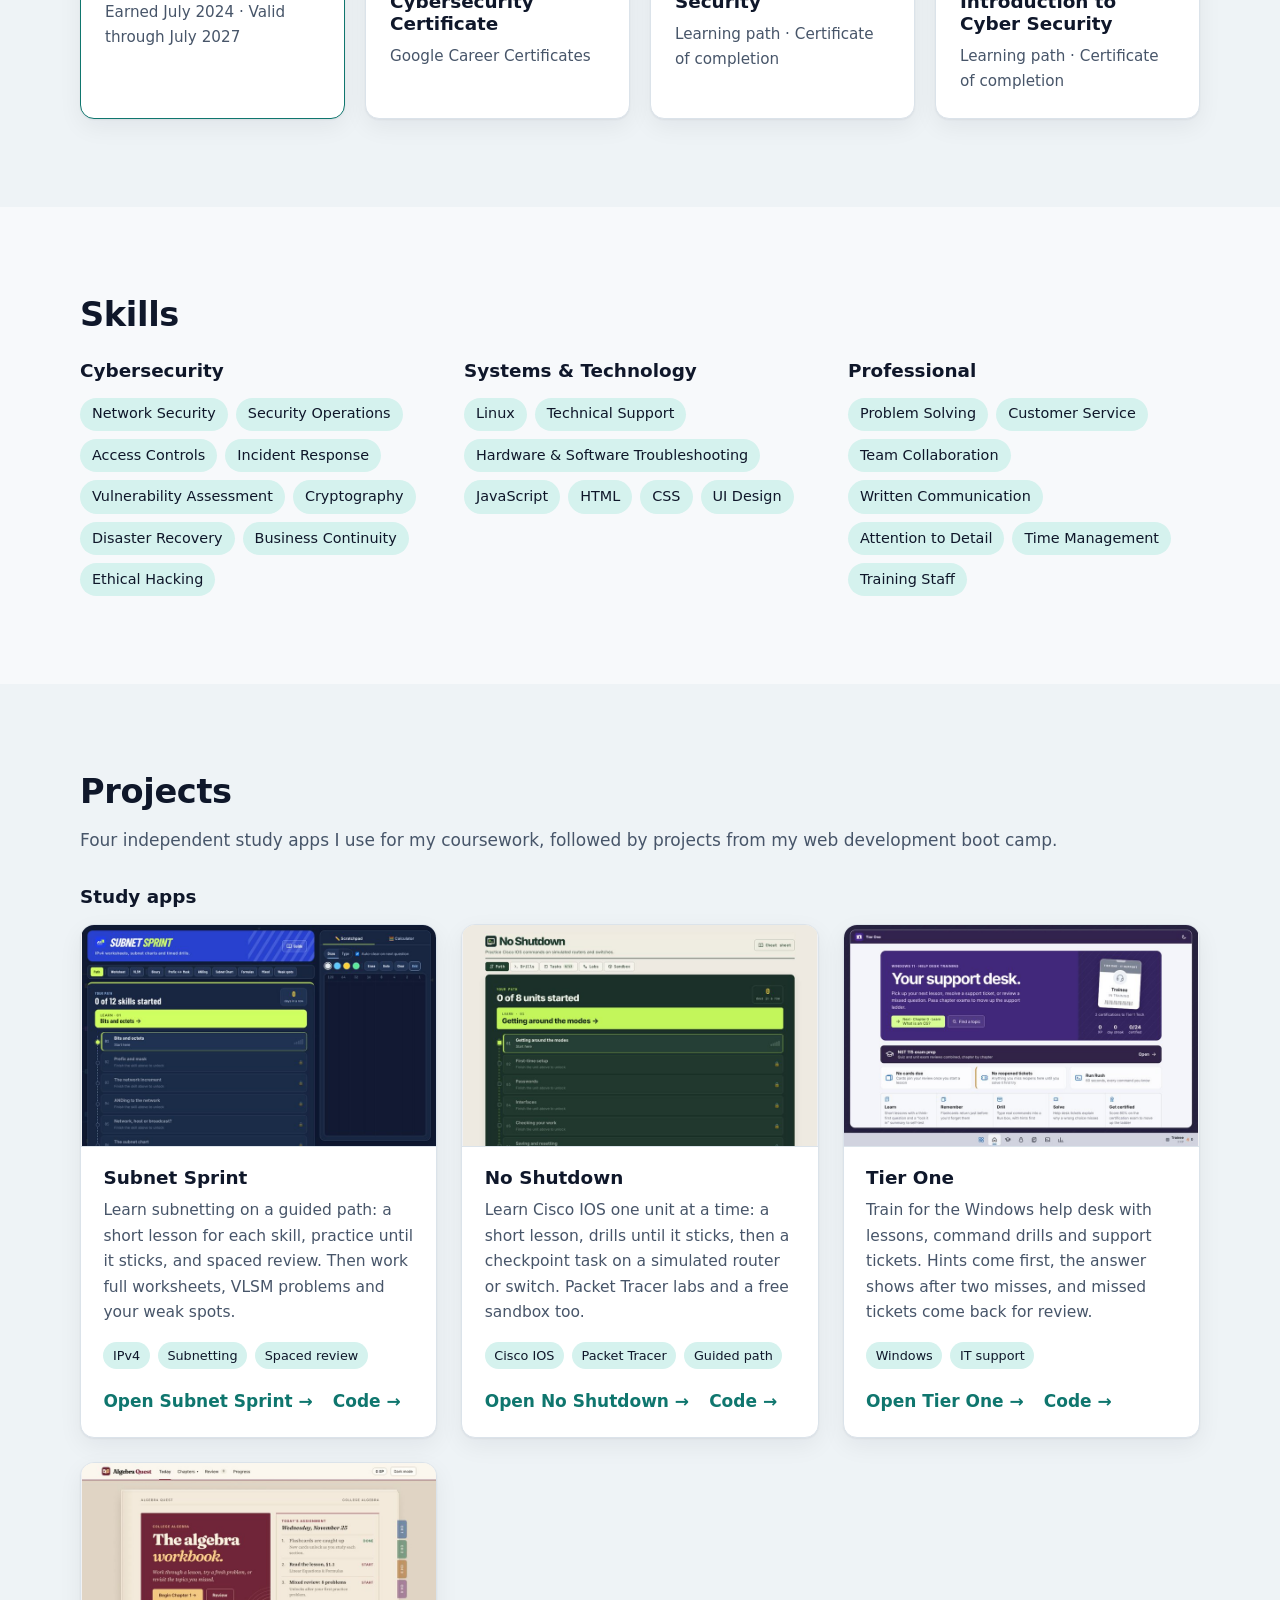
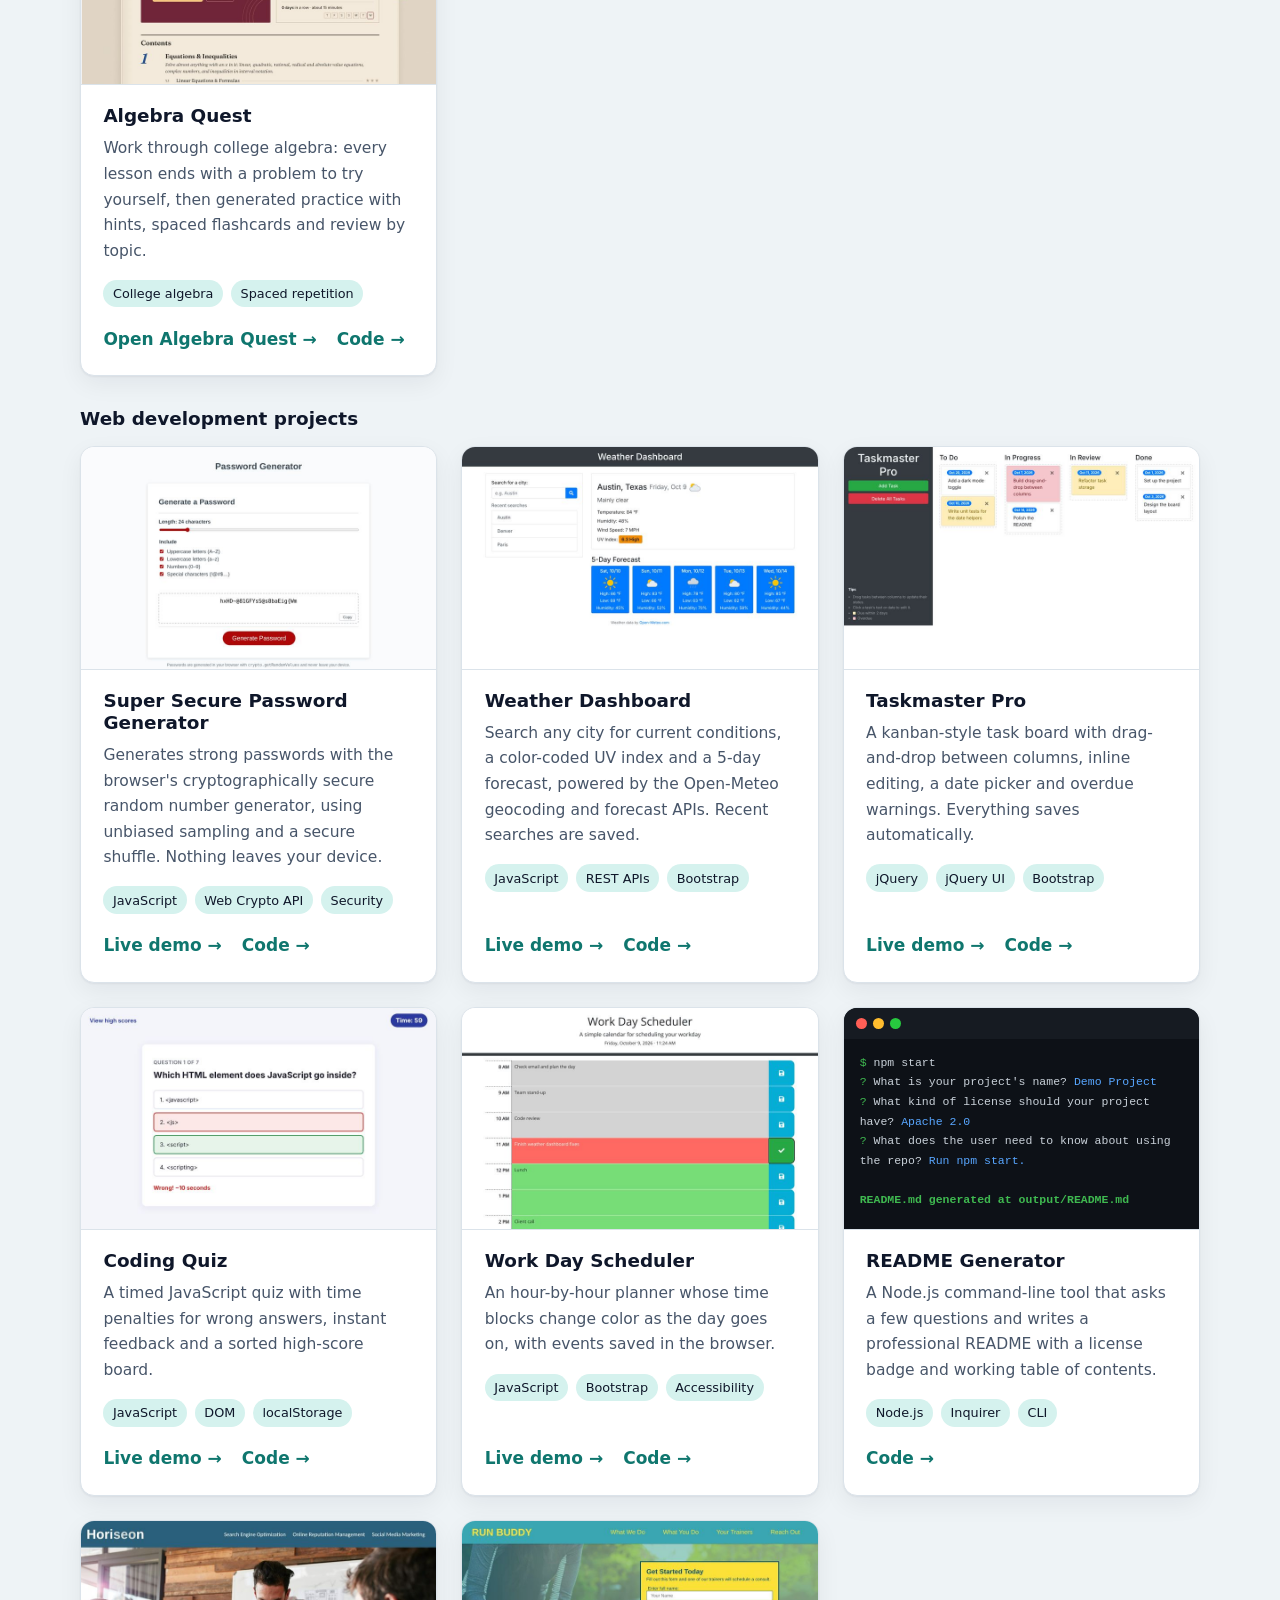
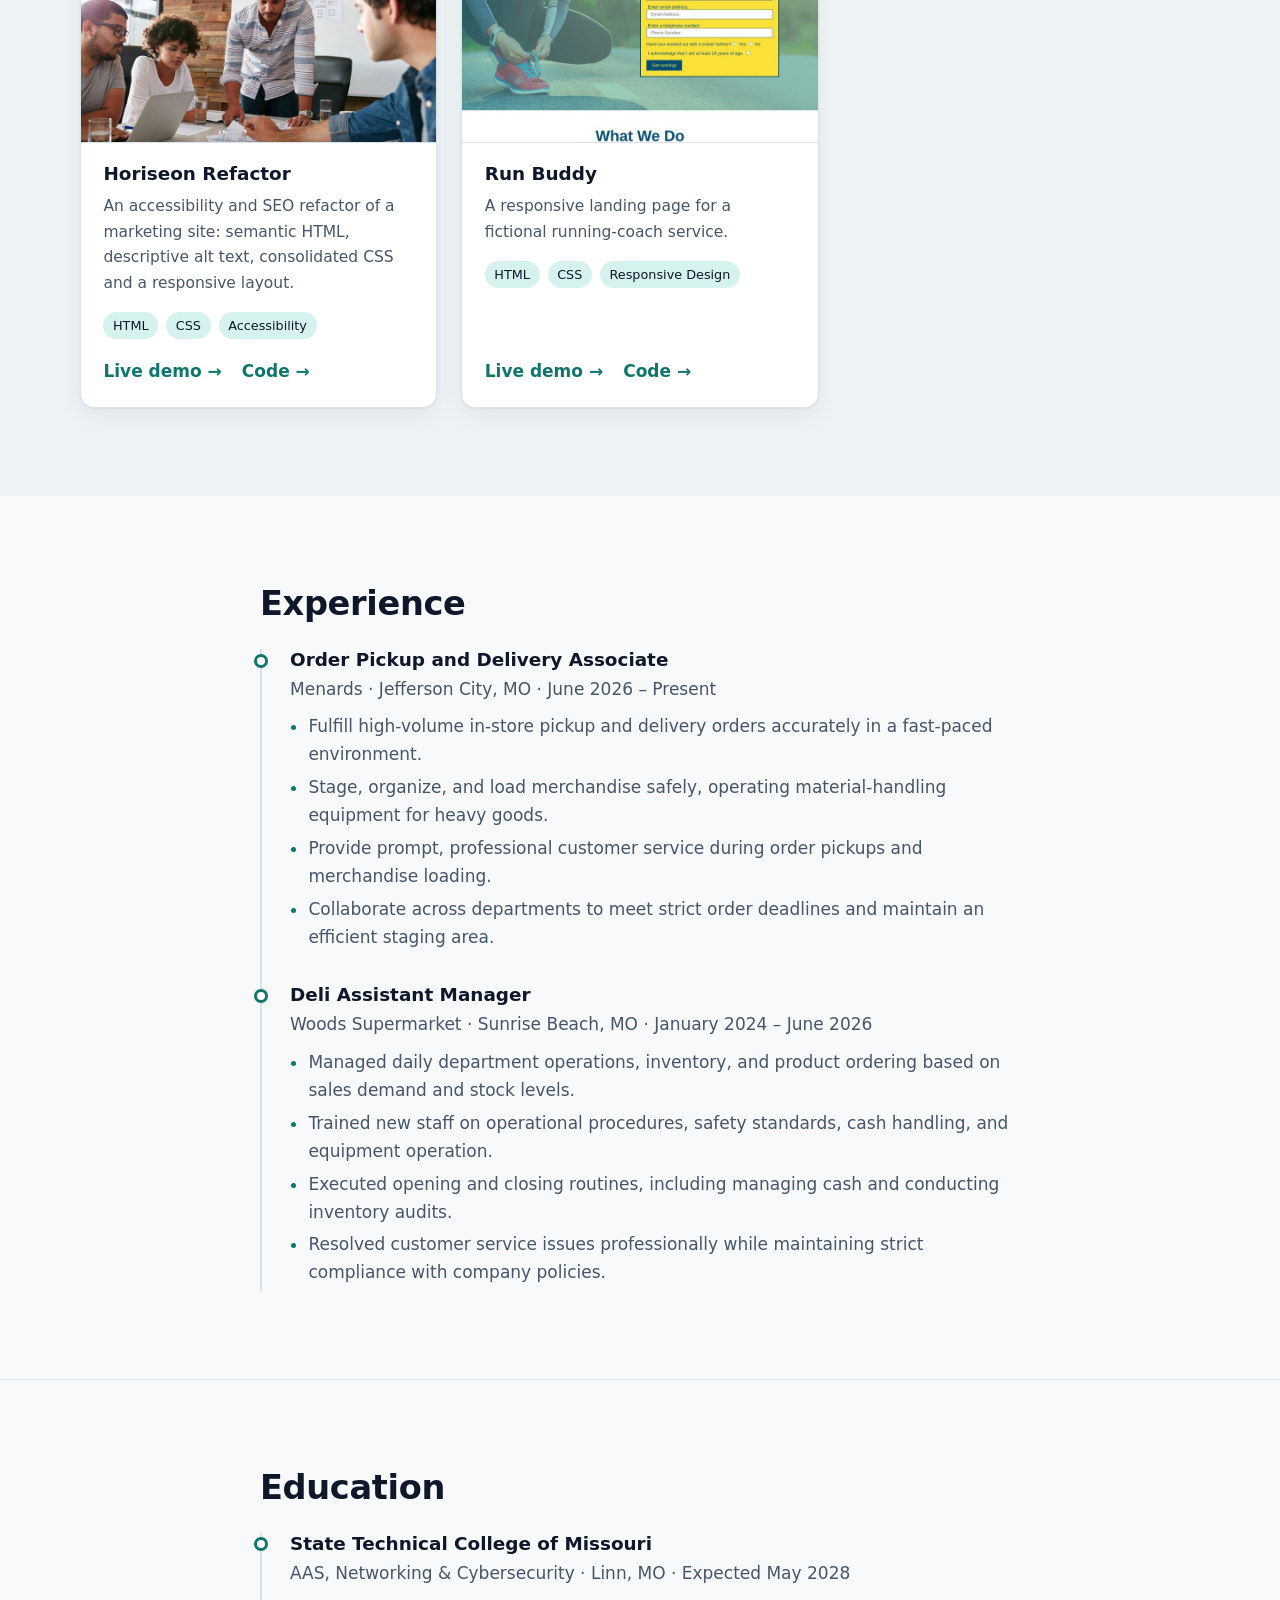
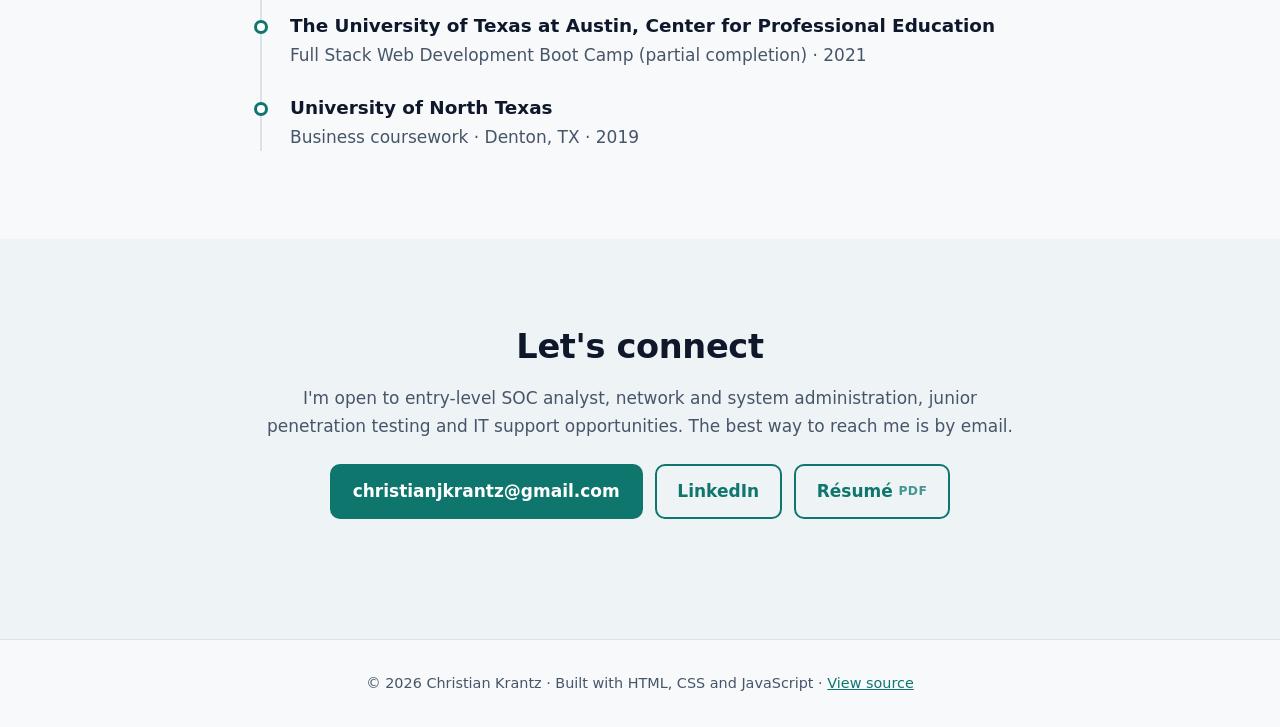
==== commit 94bc0e03: "Refresh the study app previews and descriptions: guided paths, Your turn problems, answers after two" ====
--- a/index.html
+++ b/index.html
@@ -202,37 +202,37 @@
         <div class="project-grid">
 
           <article class="project-card">
-            <img src="assets/img/projects/subnet-sprint.jpg" alt="Subnet Sprint study interface" width="800" height="500" loading="lazy">
+            <img src="assets/img/projects/subnet-sprint.jpg" alt="Subnet Sprint learning path with twelve subnetting skills" width="800" height="500" loading="lazy">
             <div class="project-body">
               <h3>Subnet Sprint</h3>
-              <p>Work an IPv4 subnet worksheet or VLSM problem, then use Weak spots to retry the steps you missed.</p>
-              <ul class="tags small"><li>IPv4</li><li>Subnetting</li></ul>
+              <p>Learn subnetting on a guided path: a short lesson for each skill, practice until it sticks, and spaced review. Then work full worksheets, VLSM problems and your weak spots.</p>
+              <ul class="tags small"><li>IPv4</li><li>Subnetting</li><li>Spaced review</li></ul>
               <div class="project-links"><a href="https://christianjkrantz.github.io/subnet-sprint/">Open Subnet Sprint</a><a href="https://github.com/ChristianJKrantz/subnet-sprint" aria-label="Subnet Sprint source code">Code</a></div>
             </div>
           </article>
           <article class="project-card">
-            <img src="assets/img/projects/no-shutdown.jpg" alt="No Shutdown study interface" width="800" height="500" loading="lazy">
+            <img src="assets/img/projects/no-shutdown.jpg" alt="No Shutdown learning path with eight Cisco IOS units" width="800" height="500" loading="lazy">
             <div class="project-body">
               <h3>No Shutdown</h3>
-              <p>Practice IOS commands, configure simulated devices, or work a Packet Tracer lab one question at a time.</p>
-              <ul class="tags small"><li>Cisco IOS</li><li>Packet Tracer</li></ul>
+              <p>Learn Cisco IOS one unit at a time: a short lesson, drills until it sticks, then a checkpoint task on a simulated router or switch. Packet Tracer labs and a free sandbox too.</p>
+              <ul class="tags small"><li>Cisco IOS</li><li>Packet Tracer</li><li>Guided path</li></ul>
               <div class="project-links"><a href="https://christianjkrantz.github.io/no-shutdown/">Open No Shutdown</a><a href="https://github.com/ChristianJKrantz/no-shutdown" aria-label="No Shutdown source code">Code</a></div>
             </div>
           </article>
           <article class="project-card">
-            <img src="assets/img/projects/tier-one.jpg" alt="Tier One study interface" width="800" height="500" loading="lazy">
+            <img src="assets/img/projects/tier-one.jpg" alt="Tier One help desk home with the next lesson and review queue" width="800" height="500" loading="lazy">
             <div class="project-body">
               <h3>Tier One</h3>
-              <p>Train for the Windows help desk with lessons, command drills, and support tickets. Missed tickets return to the review queue.</p>
+              <p>Train for the Windows help desk with lessons, command drills and support tickets. Hints come first, the answer shows after two misses, and missed tickets come back for review.</p>
               <ul class="tags small"><li>Windows</li><li>IT support</li></ul>
               <div class="project-links"><a href="https://christianjkrantz.github.io/tier-one/">Open Tier One</a><a href="https://github.com/ChristianJKrantz/tier-one" aria-label="Tier One source code">Code</a></div>
             </div>
           </article>
           <article class="project-card">
-            <img src="assets/img/projects/algebra-quest.jpg" alt="Algebra Quest study interface" width="800" height="500" loading="lazy">
+            <img src="assets/img/projects/algebra-quest.jpg" alt="Algebra Quest workbook cover and today’s assignment" width="800" height="500" loading="lazy">
             <div class="project-body">
               <h3>Algebra Quest</h3>
-              <p>Work through college algebra with generated problems, guided hints, written flashcard recall, and review by topic.</p>
+              <p>Work through college algebra: every lesson ends with a problem to try yourself, then generated practice with hints, spaced flashcards and review by topic.</p>
               <ul class="tags small"><li>College algebra</li><li>Spaced repetition</li></ul>
               <div class="project-links"><a href="https://christianjkrantz.github.io/algebra-quest/">Open Algebra Quest</a><a href="https://github.com/ChristianJKrantz/algebra-quest" aria-label="Algebra Quest source code">Code</a></div>
             </div>
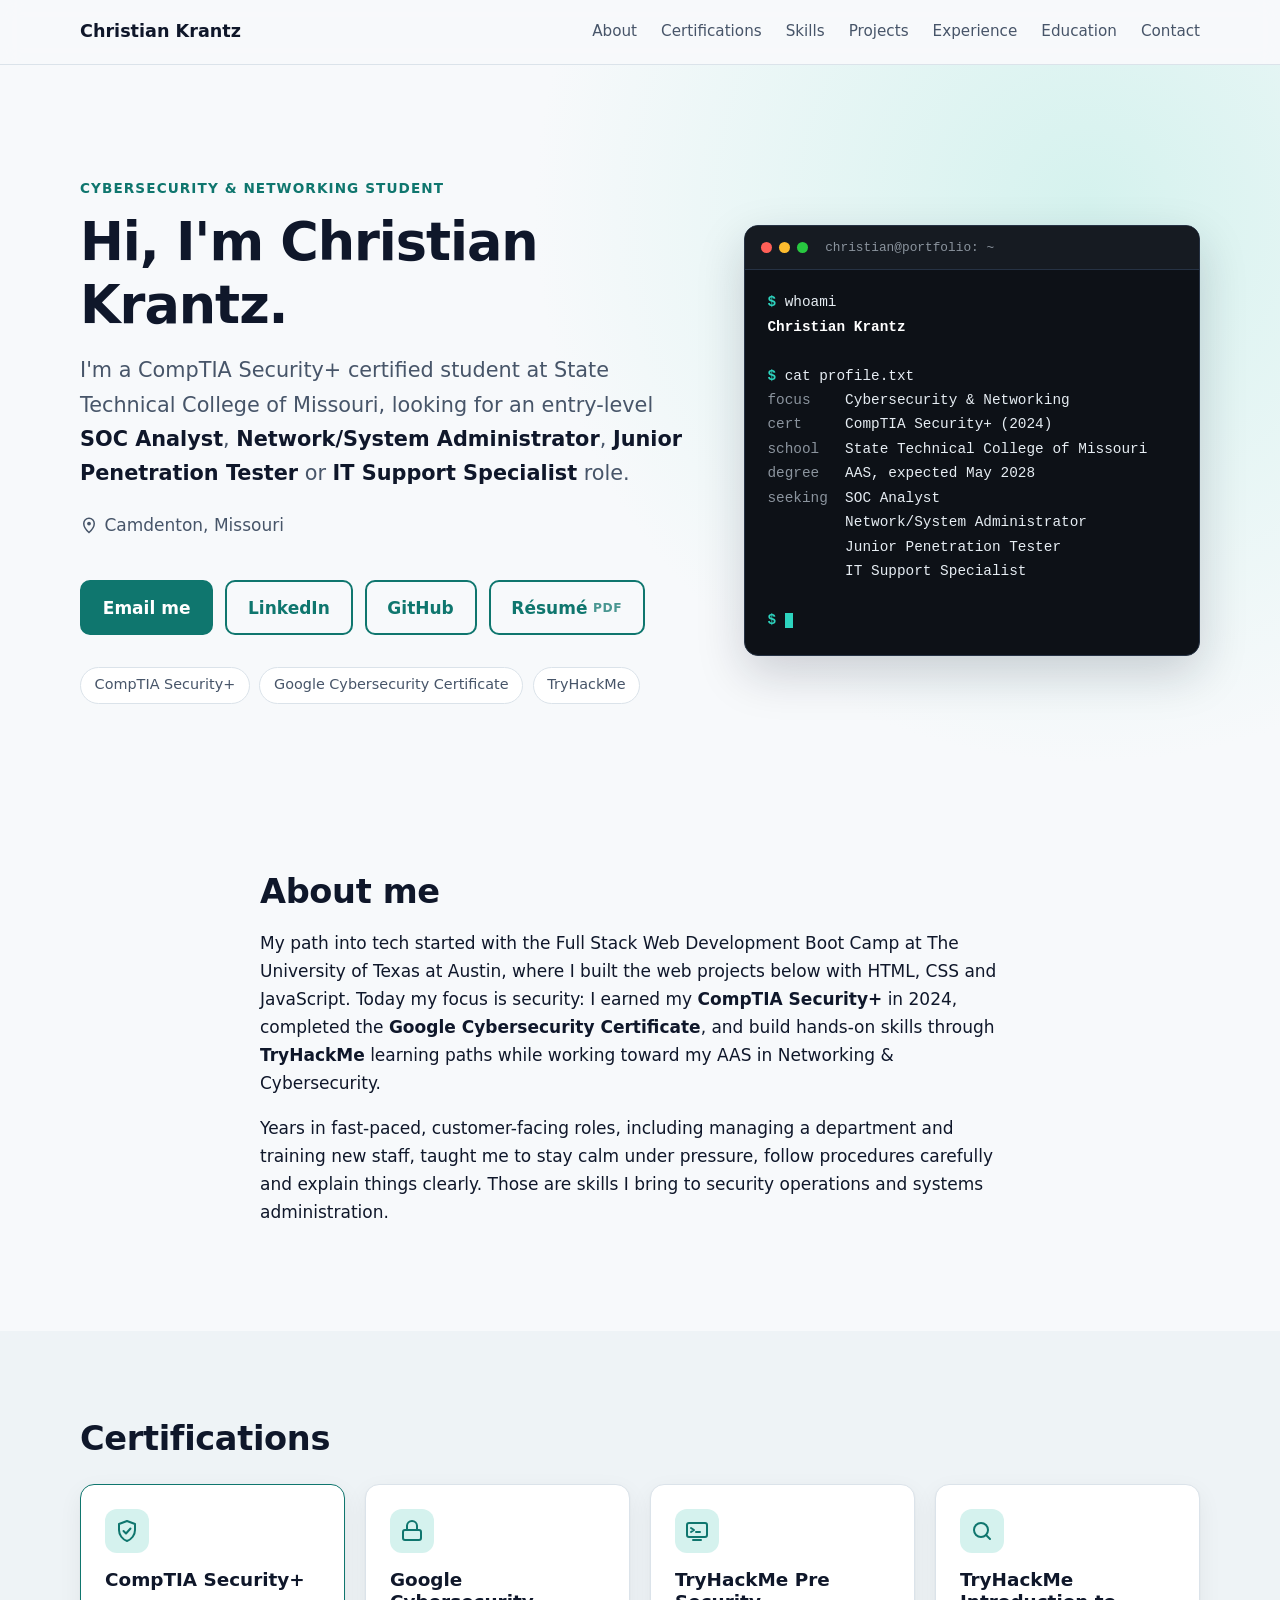
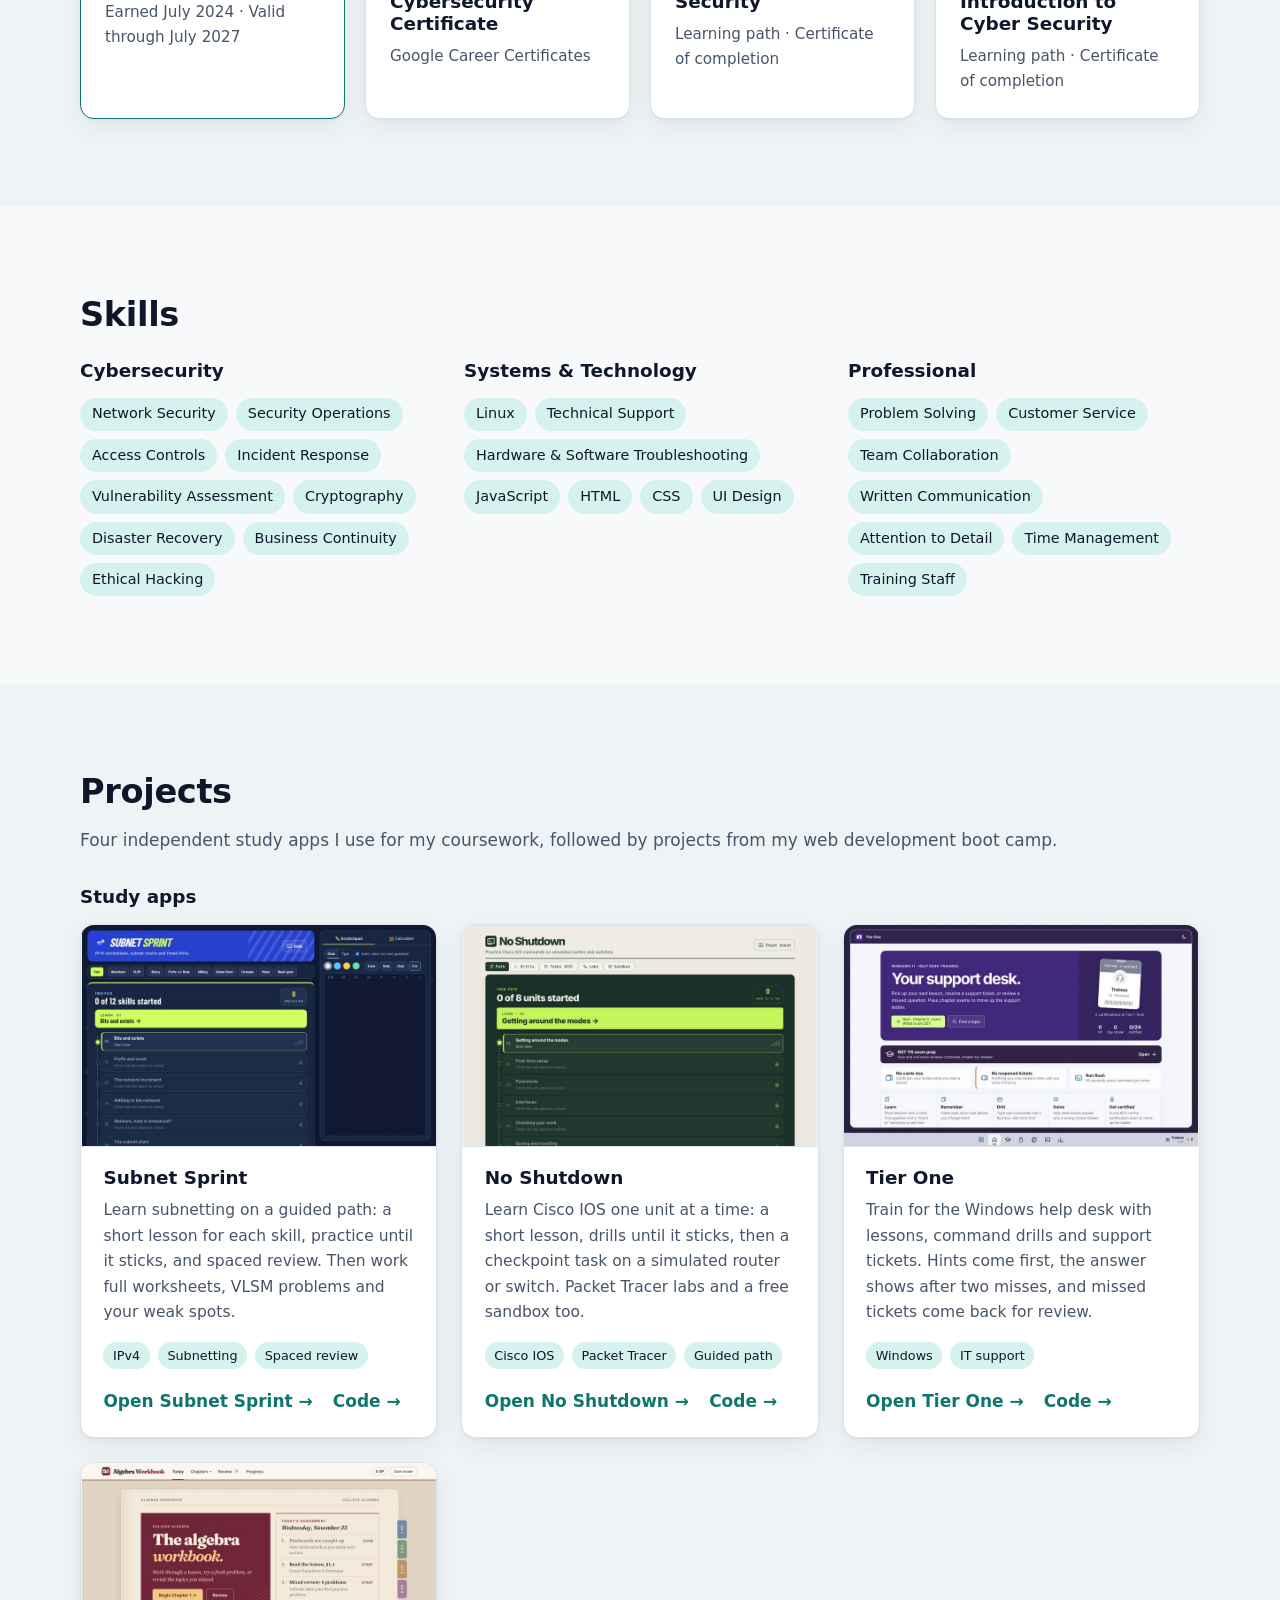
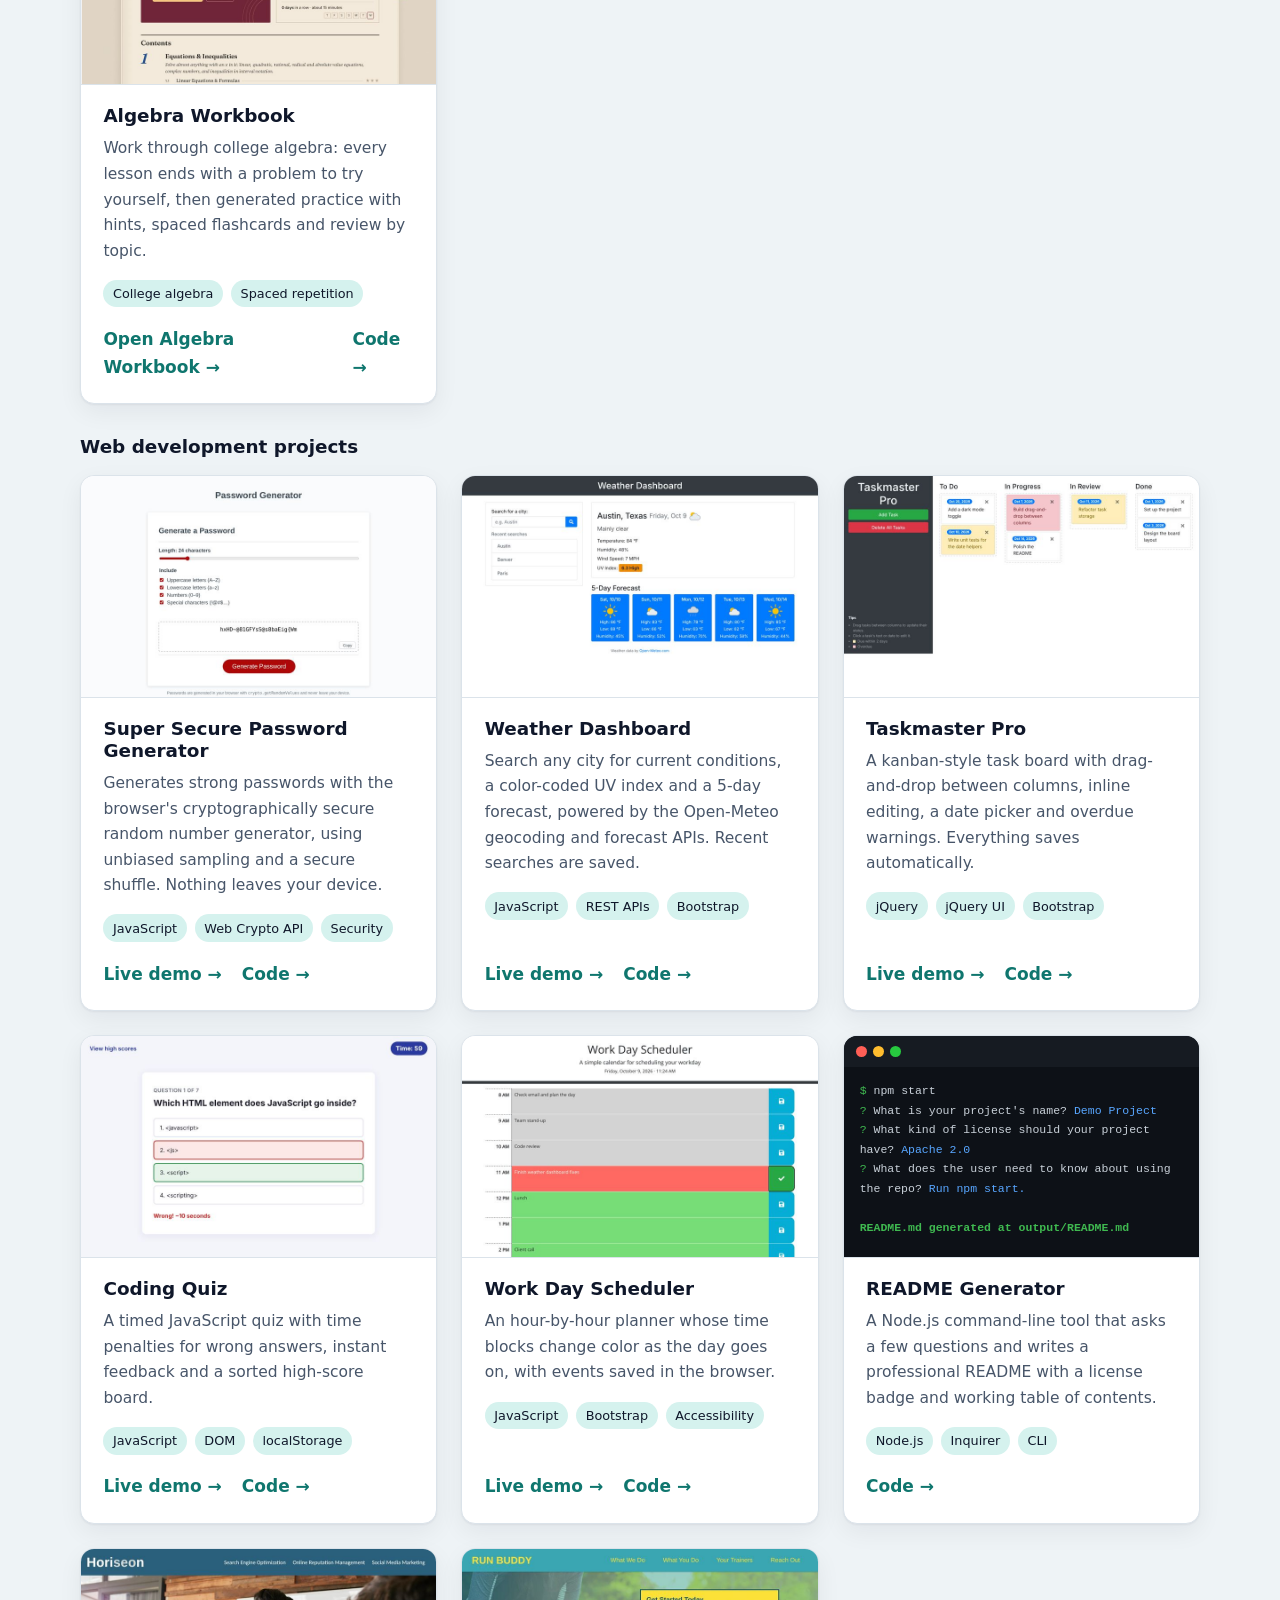
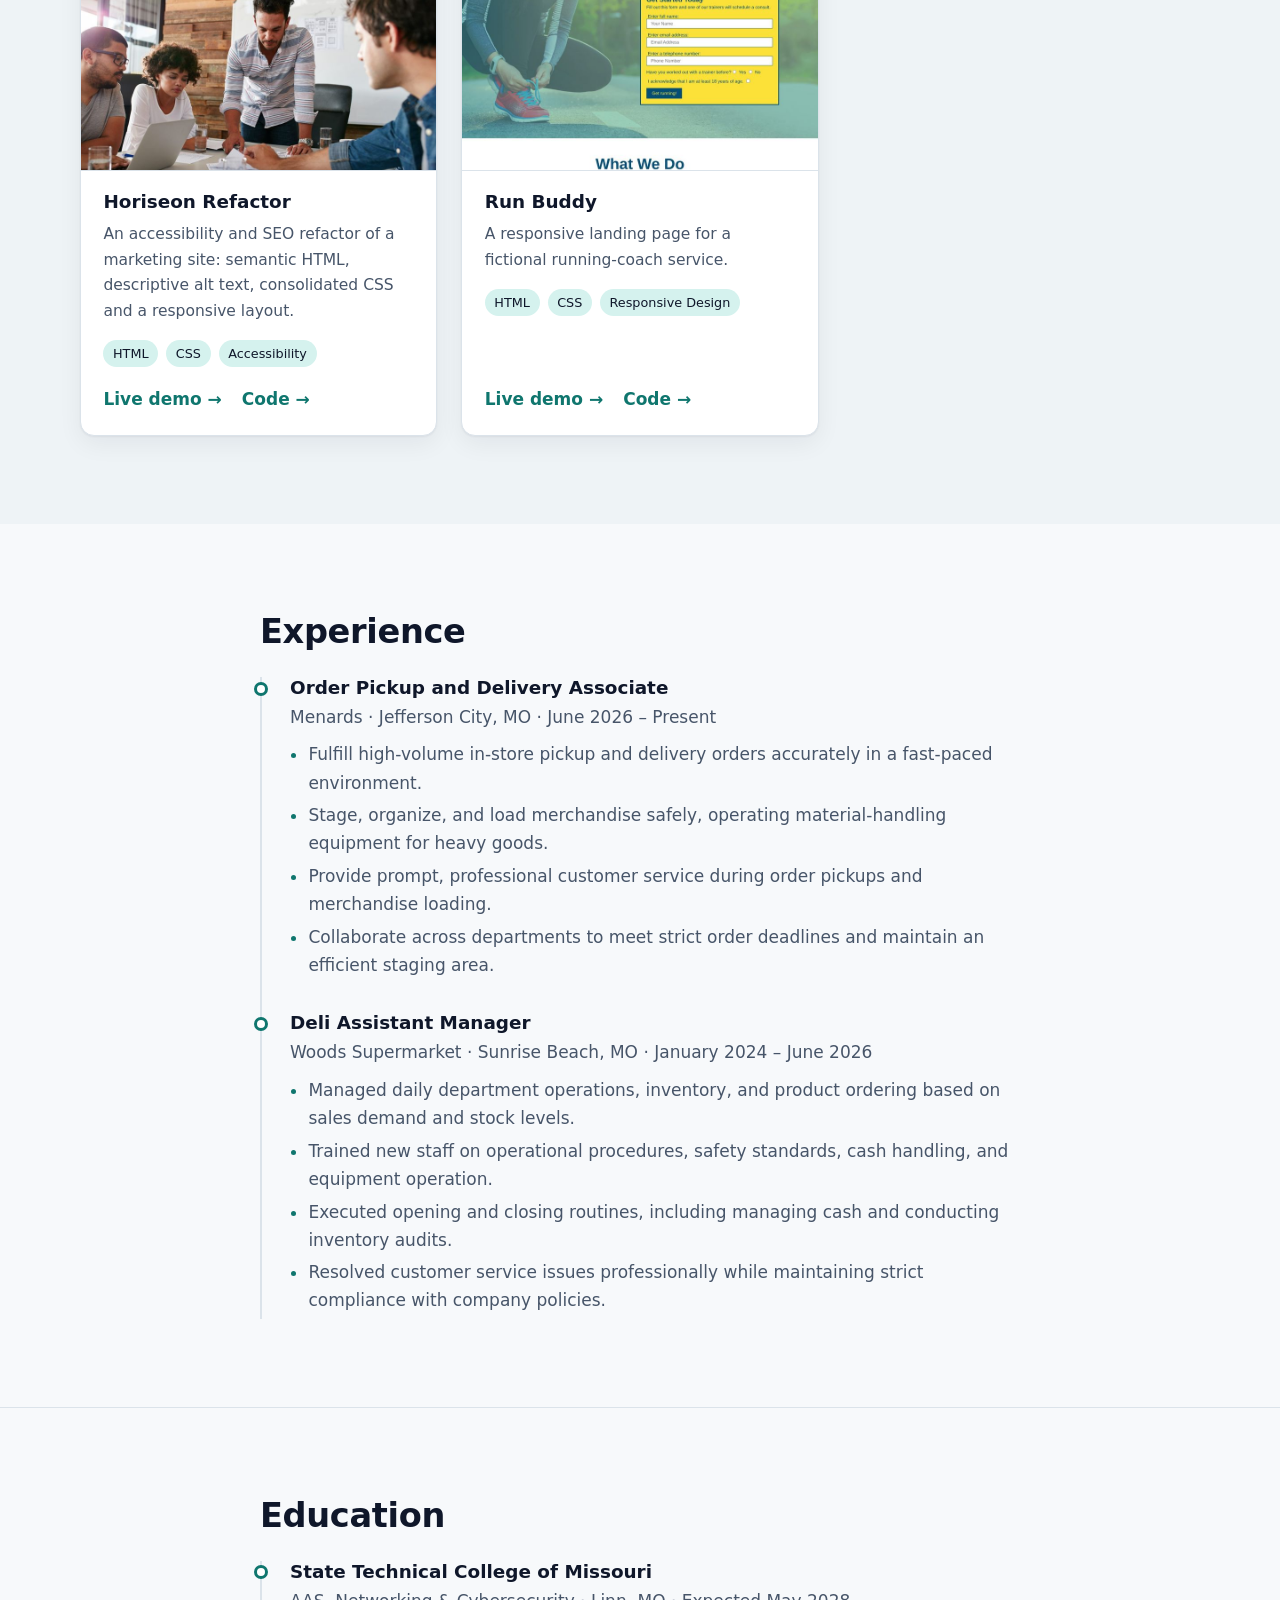
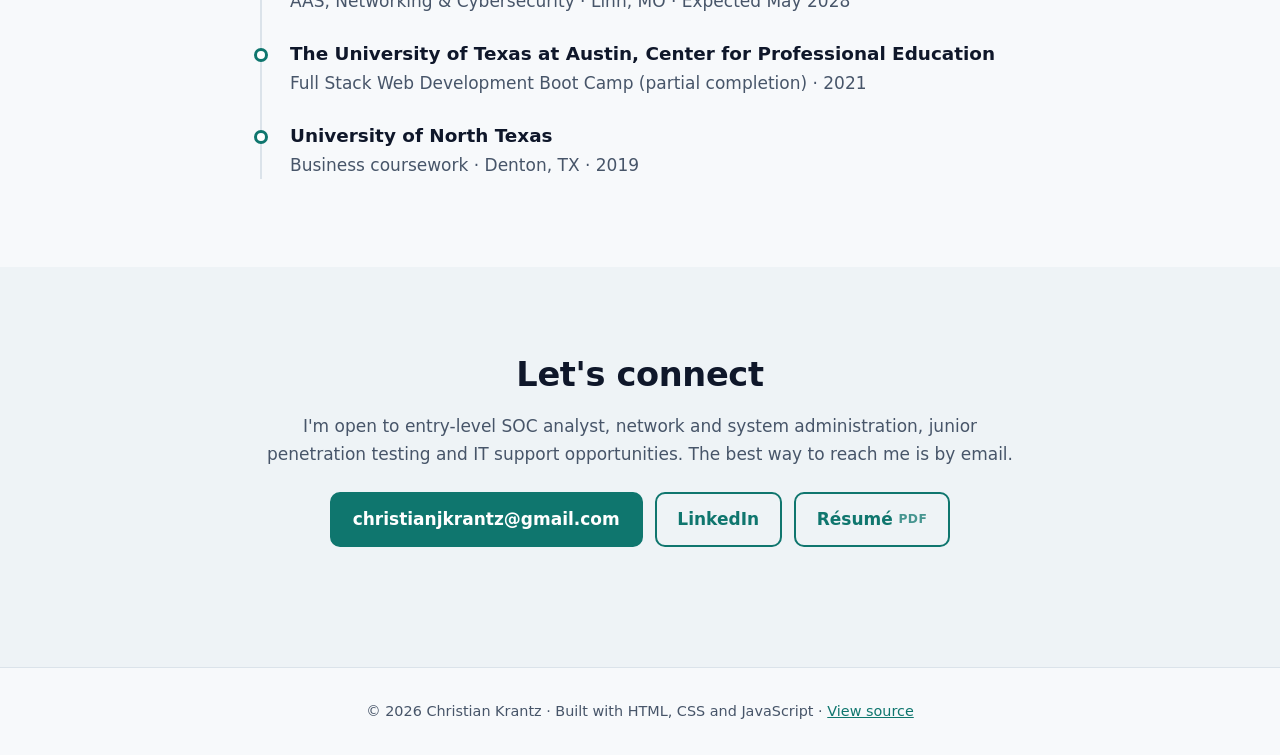
==== commit 91cc7609: "Algebra Quest is now Algebra Workbook: new name, links and preview, and a redirect from the old addr" ====
--- a/index.html
+++ b/index.html
@@ -229,12 +229,12 @@
             </div>
           </article>
           <article class="project-card">
-            <img src="assets/img/projects/algebra-quest.jpg" alt="Algebra Quest workbook cover and today’s assignment" width="800" height="500" loading="lazy">
-            <div class="project-body">
-              <h3>Algebra Quest</h3>
+            <img src="assets/img/projects/algebra-workbook.jpg" alt="Algebra Workbook cover and today’s assignment" width="800" height="500" loading="lazy">
+            <div class="project-body">
+              <h3>Algebra Workbook</h3>
               <p>Work through college algebra: every lesson ends with a problem to try yourself, then generated practice with hints, spaced flashcards and review by topic.</p>
               <ul class="tags small"><li>College algebra</li><li>Spaced repetition</li></ul>
-              <div class="project-links"><a href="https://christianjkrantz.github.io/algebra-quest/">Open Algebra Quest</a><a href="https://github.com/ChristianJKrantz/algebra-quest" aria-label="Algebra Quest source code">Code</a></div>
+              <div class="project-links"><a href="https://christianjkrantz.github.io/algebra-workbook/">Open Algebra Workbook</a><a href="https://github.com/ChristianJKrantz/algebra-workbook" aria-label="Algebra Workbook source code">Code</a></div>
             </div>
           </article>
         </div>
